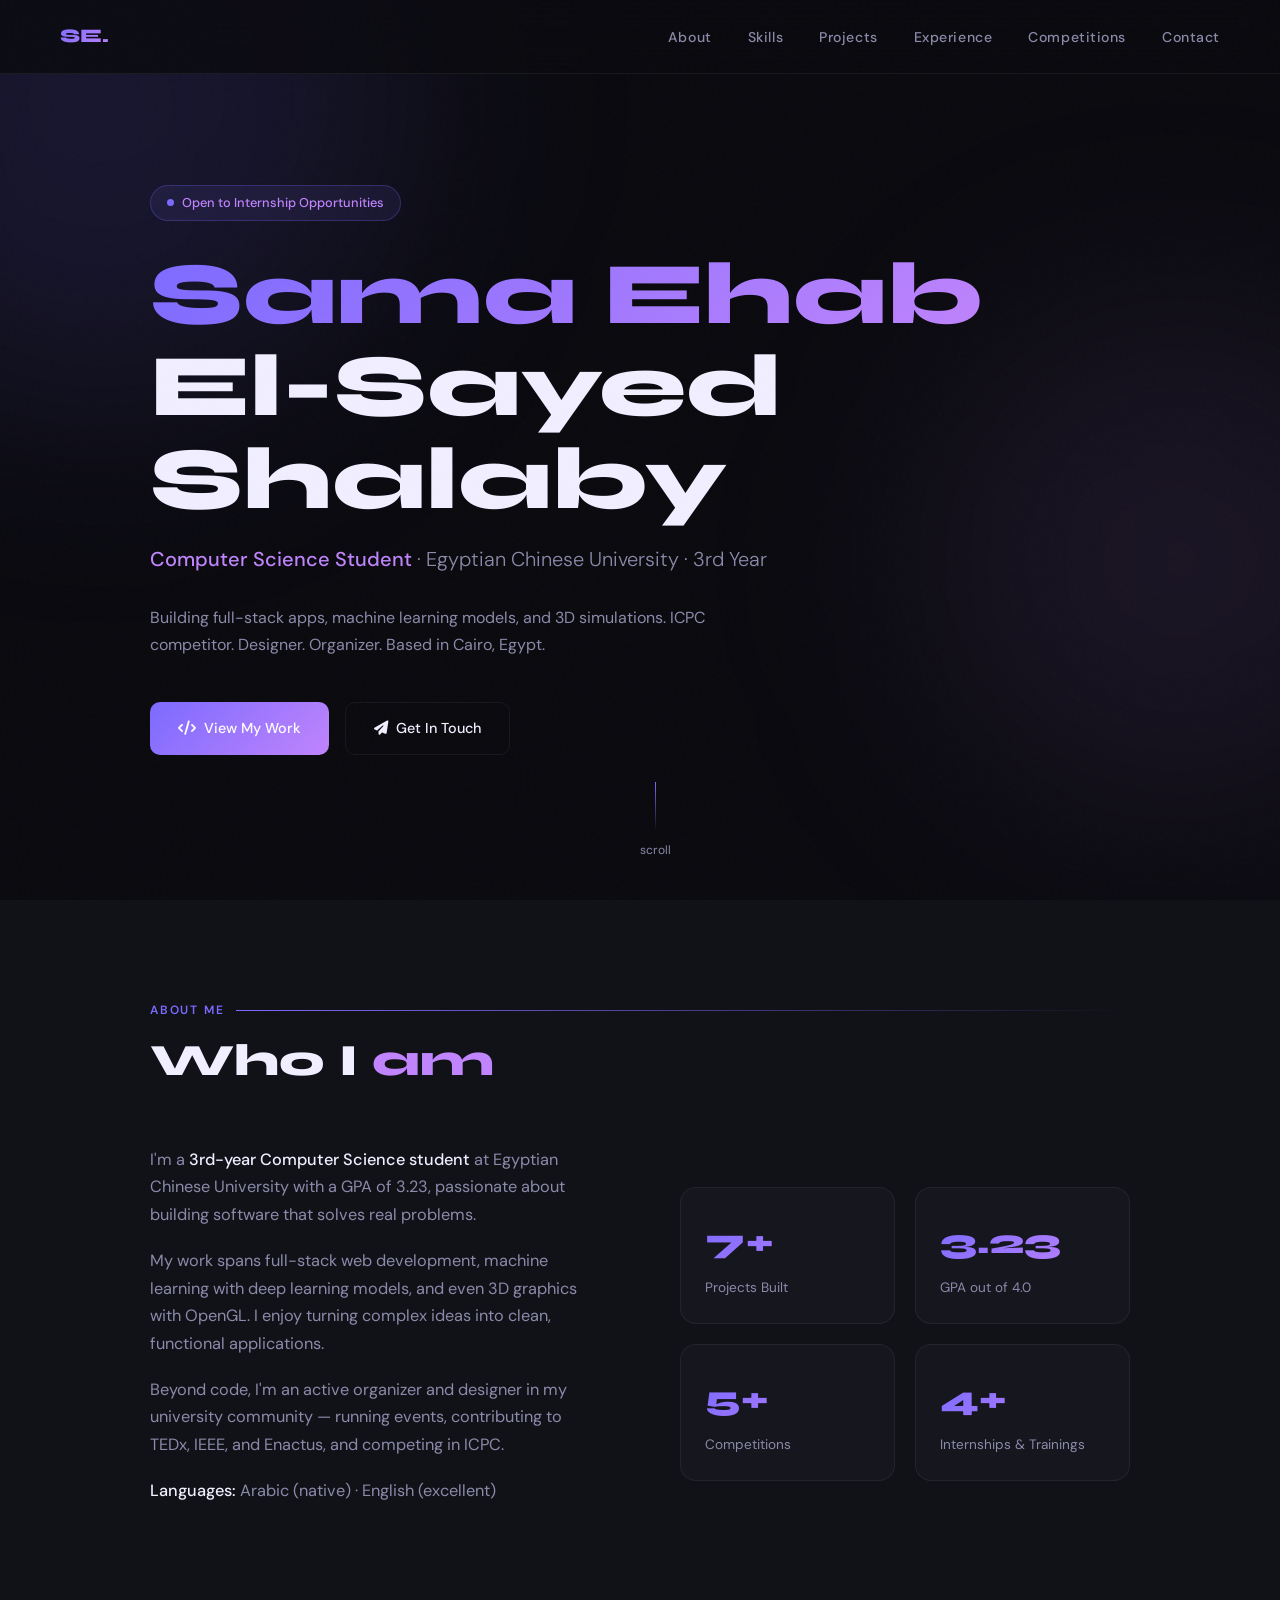
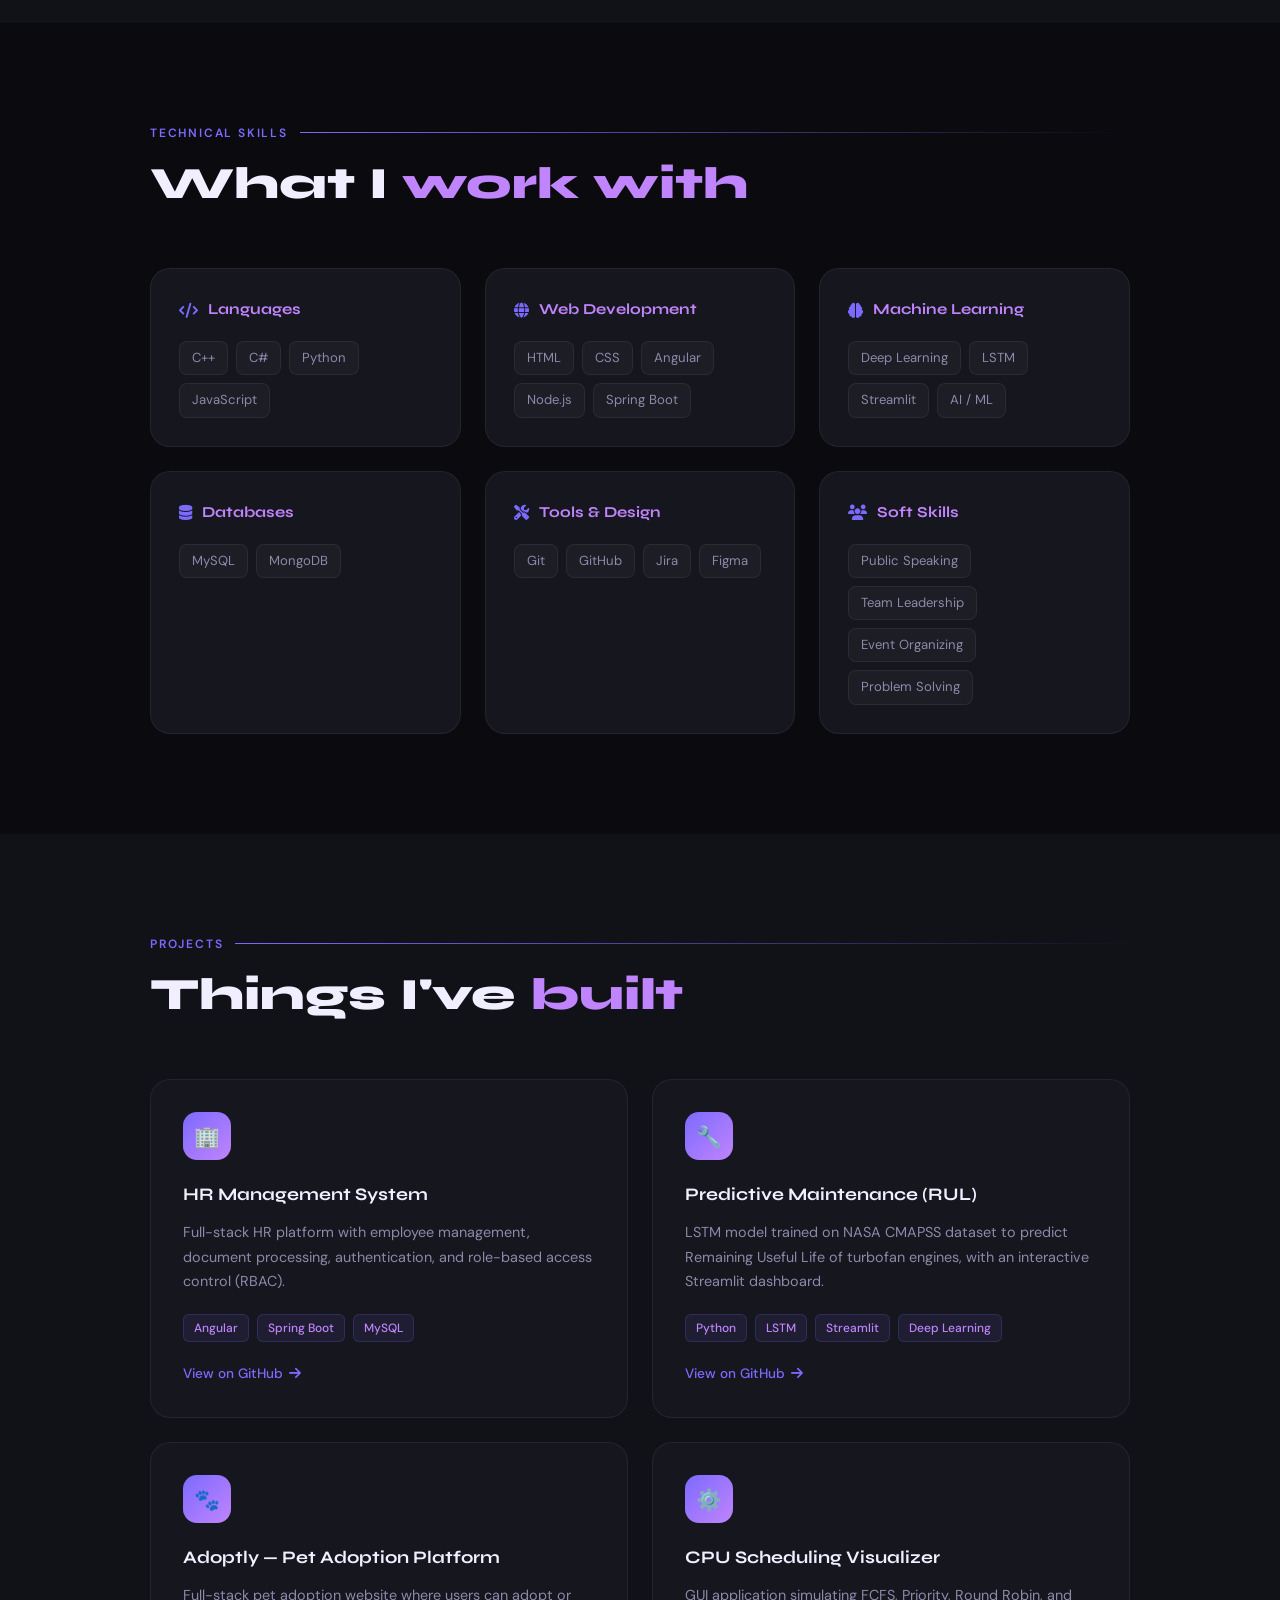
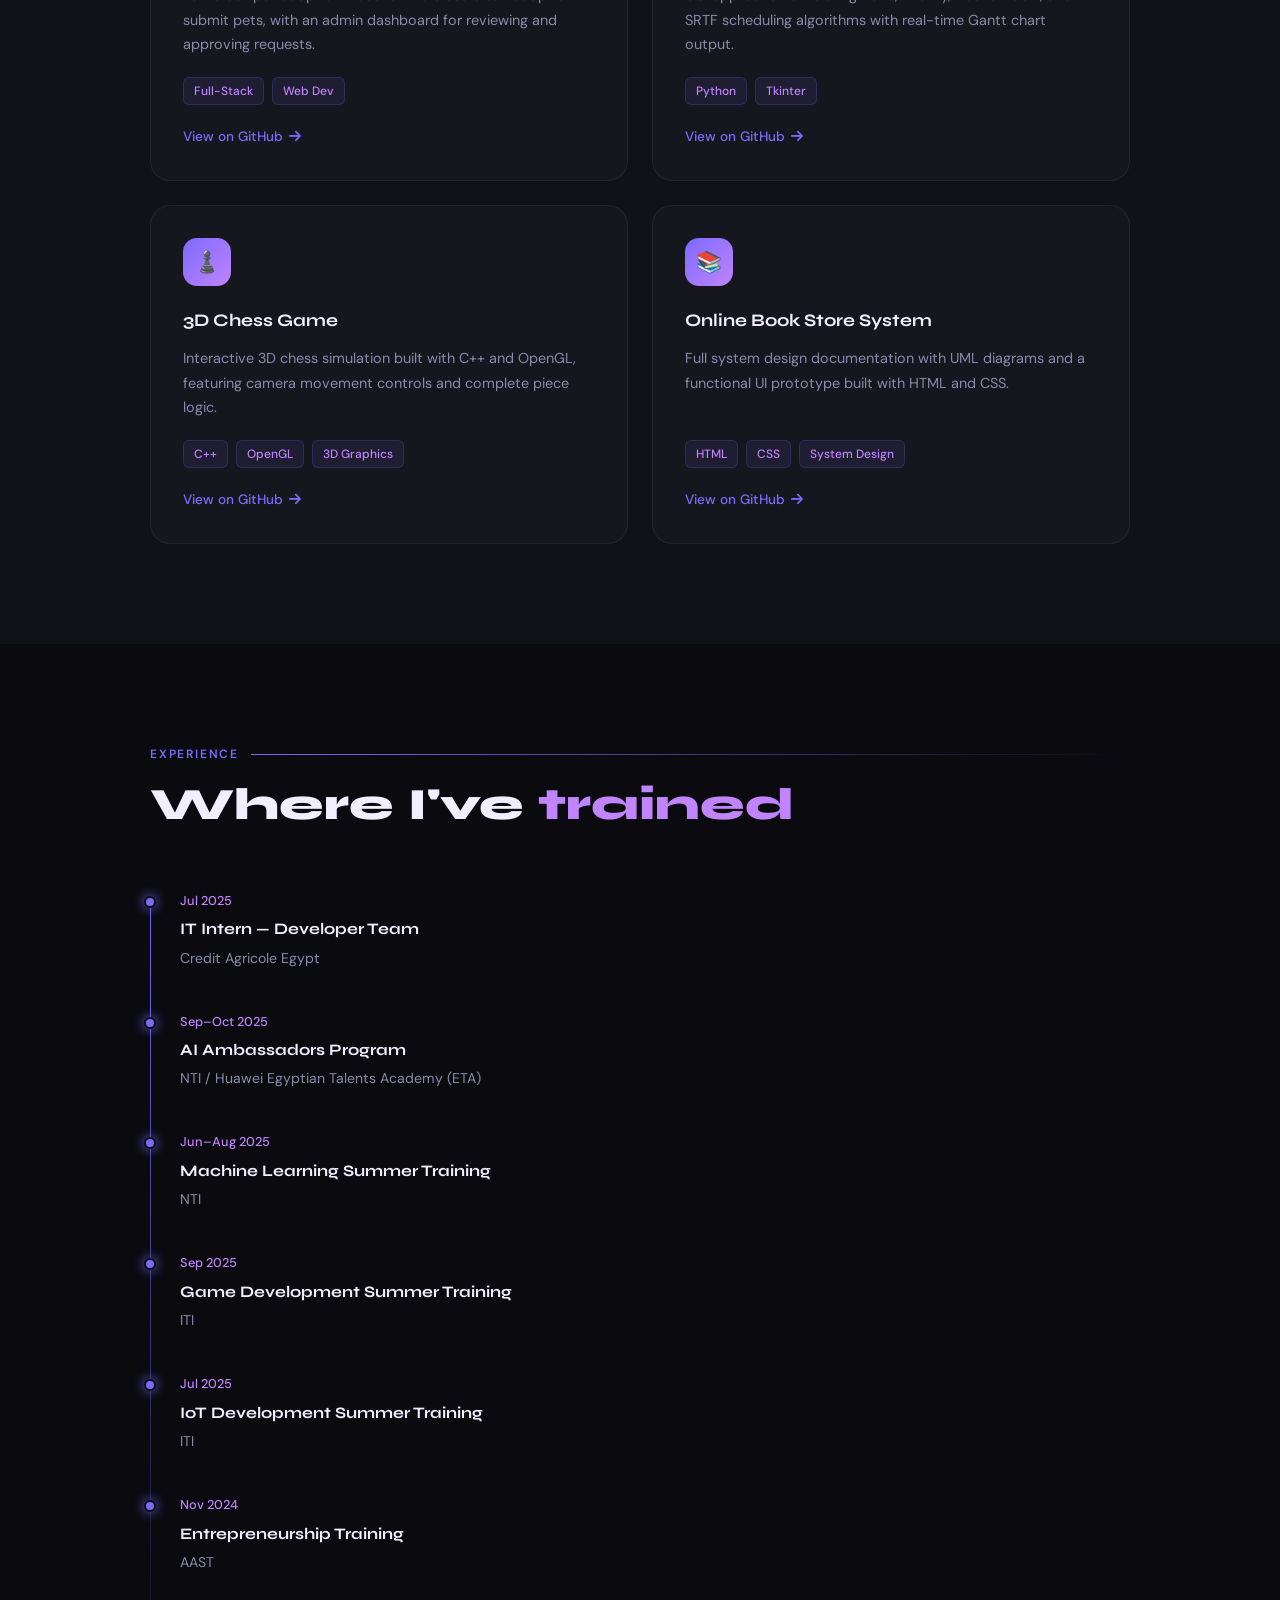
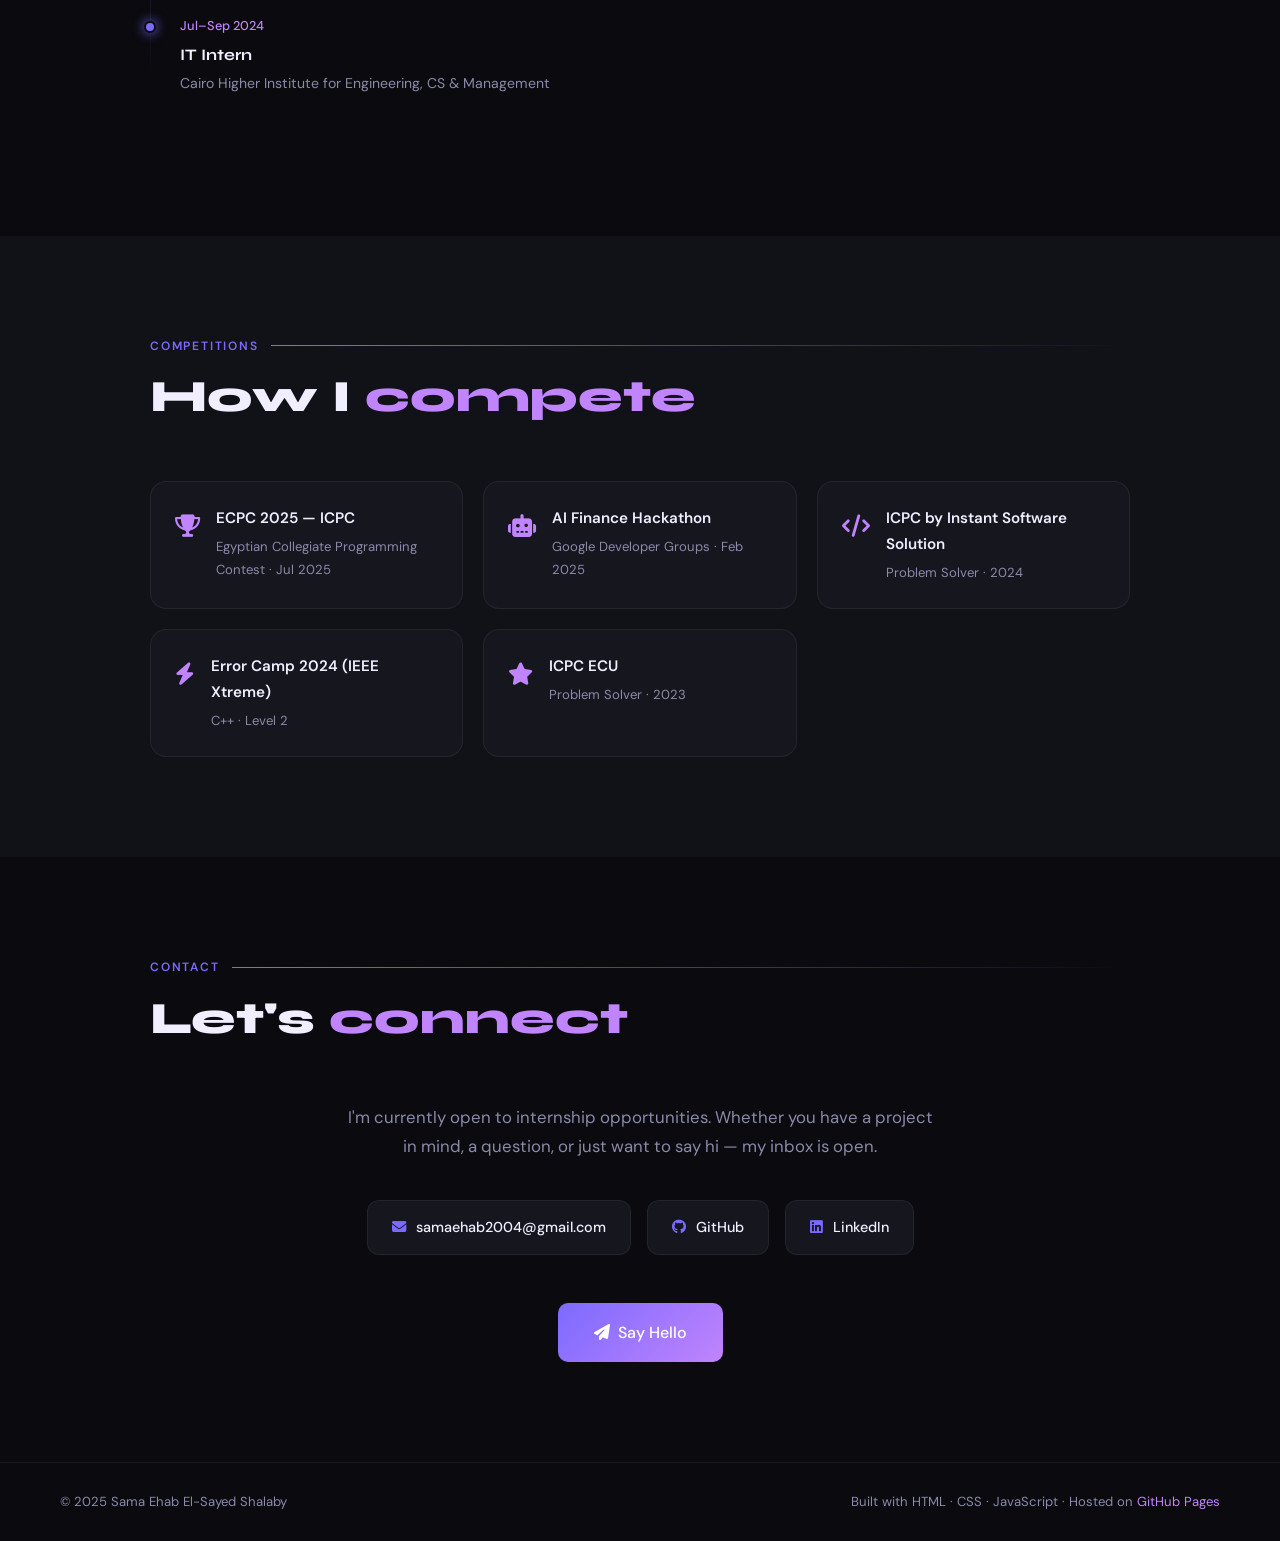
==== index.html @ 0e776e28 "HTML" ====
<!DOCTYPE html>
<html lang="en">
<head>
  <meta charset="UTF-8" />
  <meta name="viewport" content="width=device-width, initial-scale=1.0"/>
  <title>Sama Ehab — Software Engineer</title>
  <link href="https://fonts.googleapis.com/css2?family=Syne:wght@400;600;700;800&family=DM+Sans:ital,wght@0,300;0,400;0,500;1,300&display=swap" rel="stylesheet"/>
  <link rel="stylesheet" href="https://cdnjs.cloudflare.com/ajax/libs/font-awesome/6.5.0/css/all.min.css"/>
  <style>
    *, *::before, *::after { margin: 0; padding: 0; box-sizing: border-box; }

    :root {
      --bg: #0a0a0f;
      --surface: #111118;
      --card: #16161f;
      --border: #ffffff0f;
      --accent: #7c6aff;
      --accent2: #c084fc;
      --text: #f0eeff;
      --muted: #8b8aaa;
      --font-display: 'Syne', sans-serif;
      --font-body: 'DM Sans', sans-serif;
    }

    html { scroll-behavior: smooth; }

    body {
      background: var(--bg);
      color: var(--text);
      font-family: var(--font-body);
      font-size: 16px;
      line-height: 1.7;
      overflow-x: hidden;
    }

    /* ── NOISE OVERLAY ── */
    body::before {
      content: '';
      position: fixed; inset: 0;
      background-image: url("data:image/svg+xml,%3Csvg viewBox='0 0 256 256' xmlns='http://www.w3.org/2000/svg'%3E%3Cfilter id='noise'%3E%3CfeTurbulence type='fractalNoise' baseFrequency='0.9' numOctaves='4' stitchTiles='stitch'/%3E%3C/filter%3E%3Crect width='100%25' height='100%25' filter='url(%23noise)' opacity='0.04'/%3E%3C/svg%3E");
      pointer-events: none; z-index: 9999; opacity: 0.4;
    }

    /* ── GLOW ORBS ── */
    .orb {
      position: fixed; border-radius: 50%;
      filter: blur(120px); pointer-events: none; z-index: 0;
    }
    .orb1 { width: 600px; height: 600px; background: #7c6aff22; top: -200px; left: -200px; }
    .orb2 { width: 500px; height: 500px; background: #c084fc18; bottom: 10%; right: -150px; }

    /* ── NAV ── */
    nav {
      position: fixed; top: 0; left: 0; right: 0; z-index: 100;
      display: flex; justify-content: space-between; align-items: center;
      padding: 20px 60px;
      background: #0a0a0fcc;
      backdrop-filter: blur(20px);
      border-bottom: 1px solid var(--border);
      animation: fadeDown 0.8s ease both;
    }
    .nav-logo {
      font-family: var(--font-display);
      font-weight: 800; font-size: 1.2rem;
      background: linear-gradient(135deg, var(--accent), var(--accent2));
      -webkit-background-clip: text; background-clip: text; -webkit-text-fill-color: transparent;
      text-decoration: none;
    }
    .nav-links { display: flex; gap: 36px; list-style: none; }
    .nav-links a {
      color: var(--muted); text-decoration: none;
      font-size: 0.88rem; font-weight: 500; letter-spacing: 0.04em;
      transition: color 0.2s;
    }
    .nav-links a:hover { color: var(--text); }

    /* ── SECTIONS ── */
    section { position: relative; z-index: 1; }

    /* ── HERO ── */
    #hero {
      min-height: 100vh;
      display: flex; flex-direction: column;
      justify-content: center; align-items: flex-start;
      padding: 120px 60px 80px;
      max-width: 1100px; margin: 0 auto;
    }
    .hero-badge {
      display: inline-flex; align-items: center; gap: 8px;
      background: #7c6aff18; border: 1px solid #7c6aff44;
      color: var(--accent2); border-radius: 100px;
      padding: 6px 16px; font-size: 0.8rem; font-weight: 500;
      margin-bottom: 28px;
      animation: fadeUp 0.8s 0.1s ease both;
    }
    .hero-badge span { width: 7px; height: 7px; background: var(--accent); border-radius: 50%; animation: pulse 2s infinite; }
    .hero-name {
      font-family: var(--font-display);
      font-size: clamp(3rem, 7vw, 5.5rem);
      font-weight: 800; line-height: 1.05;
      margin-bottom: 16px;
      animation: fadeUp 0.8s 0.2s ease both;
    }
    .hero-name .grad {
      background: linear-gradient(135deg, var(--accent), var(--accent2));
      -webkit-background-clip: text; background-clip: text; -webkit-text-fill-color: transparent;
    }
    .hero-title {
      font-size: clamp(1rem, 2vw, 1.25rem);
      color: var(--muted); font-weight: 300; margin-bottom: 28px;
      animation: fadeUp 0.8s 0.3s ease both;
    }
    .hero-title strong { color: var(--accent2); font-weight: 500; }
    .hero-desc {
      max-width: 560px; color: var(--muted); font-size: 1rem;
      margin-bottom: 44px;
      animation: fadeUp 0.8s 0.4s ease both;
    }
    .hero-cta {
      display: flex; gap: 16px; flex-wrap: wrap;
      animation: fadeUp 0.8s 0.5s ease both;
    }
    .btn {
      display: inline-flex; align-items: center; gap: 8px;
      padding: 13px 28px; border-radius: 10px;
      font-family: var(--font-body); font-size: 0.9rem; font-weight: 500;
      text-decoration: none; cursor: pointer; transition: all 0.25s;
      border: none;
    }
    .btn-primary {
      background: linear-gradient(135deg, var(--accent), var(--accent2));
      color: #fff;
    }
    .btn-primary:hover { transform: translateY(-2px); box-shadow: 0 8px 30px #7c6aff55; }
    .btn-outline {
      background: transparent; border: 1px solid var(--border);
      color: var(--text);
    }
    .btn-outline:hover { border-color: var(--accent); color: var(--accent2); transform: translateY(-2px); }

    .hero-scroll {
      position: absolute; bottom: 40px; left: 50%; transform: translateX(-50%);
      display: flex; flex-direction: column; align-items: center; gap: 8px;
      color: var(--muted); font-size: 0.75rem; animation: fadeUp 1s 1s ease both;
    }
    .scroll-line {
      width: 1px; height: 50px;
      background: linear-gradient(to bottom, var(--accent), transparent);
      animation: scrollLine 2s ease-in-out infinite;
    }

    /* ── CONTAINER ── */
    .container { max-width: 1100px; margin: 0 auto; padding: 100px 60px; }

    /* ── SECTION LABEL ── */
    .section-label {
      display: flex; align-items: center; gap: 12px;
      font-size: 0.75rem; font-weight: 600; letter-spacing: 0.15em;
      color: var(--accent); text-transform: uppercase; margin-bottom: 16px;
    }
    .section-label::after {
      content: ''; flex: 1; height: 1px;
      background: linear-gradient(to right, var(--accent), transparent);
    }
    .section-title {
      font-family: var(--font-display);
      font-size: clamp(2rem, 4vw, 2.8rem);
      font-weight: 800; margin-bottom: 60px; line-height: 1.1;
    }
    .section-title em { font-style: normal; color: var(--accent2); }

    /* ── ABOUT ── */
    #about { background: var(--surface); }
    .about-grid {
      display: grid; grid-template-columns: 1fr 1fr; gap: 80px; align-items: center;
    }
    .about-text p { color: var(--muted); margin-bottom: 18px; font-size: 1.02rem; }
    .about-text p strong { color: var(--text); font-weight: 500; }
    .about-stats {
      display: grid; grid-template-columns: 1fr 1fr; gap: 20px;
    }
    .stat-card {
      background: var(--card); border: 1px solid var(--border);
      border-radius: 16px; padding: 24px;
      transition: border-color 0.3s, transform 0.3s;
    }
    .stat-card:hover { border-color: var(--accent); transform: translateY(-4px); }
    .stat-num {
      font-family: var(--font-display); font-size: 2.2rem; font-weight: 800;
      background: linear-gradient(135deg, var(--accent), var(--accent2));
      -webkit-background-clip: text; background-clip: text; -webkit-text-fill-color: transparent;
    }
    .stat-label { color: var(--muted); font-size: 0.85rem; margin-top: 4px; }

    /* ── SKILLS ── */
    .skills-grid {
      display: grid; grid-template-columns: repeat(auto-fit, minmax(280px, 1fr)); gap: 24px;
    }
    .skill-group {
      background: var(--card); border: 1px solid var(--border);
      border-radius: 20px; padding: 28px;
      transition: border-color 0.3s, transform 0.3s;
    }
    .skill-group:hover { border-color: var(--accent); transform: translateY(-4px); }
    .skill-group-title {
      font-family: var(--font-display); font-weight: 700; font-size: 0.95rem;
      color: var(--accent2); margin-bottom: 18px;
      display: flex; align-items: center; gap: 10px;
    }
    .skill-group-title i { color: var(--accent); }
    .skill-tags { display: flex; flex-wrap: wrap; gap: 8px; }
    .skill-tag {
      background: #ffffff08; border: 1px solid var(--border);
      color: var(--muted); border-radius: 8px;
      padding: 5px 12px; font-size: 0.82rem;
      transition: all 0.2s;
    }
    .skill-tag:hover { background: #7c6aff22; border-color: var(--accent); color: var(--text); }

    /* ── PROJECTS ── */
    #projects { background: var(--surface); }
    .projects-grid {
      display: grid; grid-template-columns: repeat(auto-fit, minmax(320px, 1fr)); gap: 24px;
    }
    .project-card {
      background: var(--card); border: 1px solid var(--border);
      border-radius: 20px; padding: 32px;
      display: flex; flex-direction: column;
      transition: border-color 0.3s, transform 0.3s;
      position: relative; overflow: hidden;
    }
    .project-card::before {
      content: ''; position: absolute; inset: 0;
      background: linear-gradient(135deg, #7c6aff08, transparent);
      opacity: 0; transition: opacity 0.3s;
    }
    .project-card:hover { border-color: var(--accent); transform: translateY(-6px); }
    .project-card:hover::before { opacity: 1; }
    .project-icon {
      width: 48px; height: 48px; border-radius: 14px;
      background: linear-gradient(135deg, var(--accent), var(--accent2));
      display: flex; align-items: center; justify-content: center;
      font-size: 1.3rem; margin-bottom: 20px;
    }
    .project-title {
      font-family: var(--font-display); font-weight: 700; font-size: 1.1rem;
      margin-bottom: 10px; color: var(--text);
    }
    .project-desc { color: var(--muted); font-size: 0.9rem; flex: 1; margin-bottom: 20px; }
    .project-tags { display: flex; flex-wrap: wrap; gap: 8px; margin-bottom: 20px; }
    .project-tag {
      background: #7c6aff15; border: 1px solid #7c6aff33;
      color: var(--accent2); border-radius: 6px;
      padding: 3px 10px; font-size: 0.75rem; font-weight: 500;
    }
    .project-link {
      display: inline-flex; align-items: center; gap: 6px;
      color: var(--accent); font-size: 0.85rem; font-weight: 500;
      text-decoration: none; transition: gap 0.2s;
    }
    .project-link:hover { gap: 10px; }

    /* ── EXPERIENCE ── */
    .timeline { position: relative; padding-left: 30px; }
    .timeline::before {
      content: ''; position: absolute; left: 0; top: 8px; bottom: 8px;
      width: 1px; background: linear-gradient(to bottom, var(--accent), transparent);
    }
    .timeline-item {
      position: relative; margin-bottom: 40px;
      animation: fadeUp 0.6s ease both;
    }
    .timeline-dot {
      position: absolute; left: -36px; top: 6px;
      width: 12px; height: 12px; border-radius: 50%;
      background: var(--accent); border: 2px solid var(--bg);
      box-shadow: 0 0 12px var(--accent);
    }
    .timeline-date { color: var(--accent2); font-size: 0.8rem; font-weight: 500; margin-bottom: 4px; }
    .timeline-title { font-family: var(--font-display); font-weight: 700; font-size: 1rem; margin-bottom: 4px; }
    .timeline-org { color: var(--muted); font-size: 0.88rem; }

    /* ── COMPETITIONS ── */
    #competitions { background: var(--surface); }
    .comp-grid { display: grid; grid-template-columns: repeat(auto-fit, minmax(260px, 1fr)); gap: 20px; }
    .comp-card {
      background: var(--card); border: 1px solid var(--border);
      border-radius: 16px; padding: 24px;
      display: flex; align-items: flex-start; gap: 16px;
      transition: border-color 0.3s, transform 0.3s;
    }
    .comp-card:hover { border-color: var(--accent2); transform: translateY(-4px); }
    .comp-icon { color: var(--accent2); font-size: 1.4rem; margin-top: 2px; }
    .comp-title { font-weight: 600; font-size: 0.95rem; margin-bottom: 4px; }
    .comp-sub { color: var(--muted); font-size: 0.82rem; }

    /* ── CONTACT ── */
    .contact-wrapper {
      text-align: center; max-width: 600px; margin: 0 auto;
    }
    .contact-wrapper p { color: var(--muted); margin-bottom: 40px; font-size: 1.05rem; }
    .contact-links {
      display: flex; justify-content: center; gap: 16px; flex-wrap: wrap; margin-bottom: 48px;
    }
    .contact-link {
      display: flex; align-items: center; gap: 10px;
      background: var(--card); border: 1px solid var(--border);
      color: var(--text); padding: 14px 24px; border-radius: 12px;
      text-decoration: none; font-size: 0.9rem; font-weight: 500;
      transition: all 0.25s;
    }
    .contact-link:hover { border-color: var(--accent); color: var(--accent2); transform: translateY(-3px); }
    .contact-link i { color: var(--accent); }

    /* ── FOOTER ── */
    footer {
      border-top: 1px solid var(--border);
      padding: 28px 60px;
      display: flex; justify-content: space-between; align-items: center;
      color: var(--muted); font-size: 0.82rem;
      position: relative; z-index: 1;
    }
    footer a { color: var(--accent2); text-decoration: none; }

    /* ── ANIMATIONS ── */
    @keyframes fadeUp {
      from { opacity: 0; transform: translateY(24px); }
      to   { opacity: 1; transform: translateY(0); }
    }
    @keyframes fadeDown {
      from { opacity: 0; transform: translateY(-16px); }
      to   { opacity: 1; transform: translateY(0); }
    }
    @keyframes pulse {
      0%, 100% { opacity: 1; } 50% { opacity: 0.3; }
    }
    @keyframes scrollLine {
      0%, 100% { transform: scaleY(1); opacity: 1; }
      50%       { transform: scaleY(0.5); opacity: 0.4; }
    }

    .reveal {
      opacity: 0; transform: translateY(30px);
      transition: opacity 0.7s ease, transform 0.7s ease;
    }
    .reveal.visible { opacity: 1; transform: translateY(0); }

    /* ── MOBILE ── */
    @media (max-width: 768px) {
      nav { padding: 18px 24px; }
      .nav-links { display: none; }
      #hero, .container { padding-left: 24px; padding-right: 24px; }
      #hero { padding-top: 100px; }
      .about-grid { grid-template-columns: 1fr; gap: 40px; }
      footer { flex-direction: column; gap: 10px; text-align: center; }
    }
  </style>
</head>
<body>

<div class="orb orb1"></div>
<div class="orb orb2"></div>

<!-- NAV -->
<nav>
  <a href="#hero" class="nav-logo">SE.</a>
  <ul class="nav-links">
    <li><a href="#about">About</a></li>
    <li><a href="#skills">Skills</a></li>
    <li><a href="#projects">Projects</a></li>
    <li><a href="#experience">Experience</a></li>
    <li><a href="#competitions">Competitions</a></li>
    <li><a href="#contact">Contact</a></li>
  </ul>
</nav>

<!-- HERO -->
<section id="hero">
  <div class="hero-badge">
    <span></span> Open to Internship Opportunities
  </div>
  <h1 class="hero-name">
    <span class="grad">Sama Ehab</span><br>El-Sayed Shalaby
  </h1>
  <p class="hero-title">
    <strong>Computer Science Student</strong> · Egyptian Chinese University · 3rd Year
  </p>
  <p class="hero-desc">
    Building full-stack apps, machine learning models, and 3D simulations.
    ICPC competitor. Designer. Organizer. Based in Cairo, Egypt.
  </p>
  <div class="hero-cta">
    <a href="#projects" class="btn btn-primary"><i class="fas fa-code"></i> View My Work</a>
    <a href="#contact" class="btn btn-outline"><i class="fas fa-paper-plane"></i> Get In Touch</a>
  </div>
  <div class="hero-scroll">
    <div class="scroll-line"></div>
    scroll
  </div>
</section>

<!-- ABOUT -->
<section id="about">
  <div class="container">
    <div class="section-label">About Me</div>
    <h2 class="section-title">Who I <em>am</em></h2>
    <div class="about-grid">
      <div class="about-text reveal">
        <p>I'm a <strong>3rd-year Computer Science student</strong> at Egyptian Chinese University with a GPA of 3.23, passionate about building software that solves real problems.</p>
        <p>My work spans full-stack web development, machine learning with deep learning models, and even 3D graphics with OpenGL. I enjoy turning complex ideas into clean, functional applications.</p>
        <p>Beyond code, I'm an active organizer and designer in my university community — running events, contributing to TEDx, IEEE, and Enactus, and competing in ICPC.</p>
        <p><strong>Languages:</strong> Arabic (native) · English (excellent)</p>
      </div>
      <div class="about-stats reveal">
        <div class="stat-card">
          <div class="stat-num">7+</div>
          <div class="stat-label">Projects Built</div>
        </div>
        <div class="stat-card">
          <div class="stat-num">3.23</div>
          <div class="stat-label">GPA out of 4.0</div>
        </div>
        <div class="stat-card">
          <div class="stat-num">5+</div>
          <div class="stat-label">Competitions</div>
        </div>
        <div class="stat-card">
          <div class="stat-num">4+</div>
          <div class="stat-label">Internships & Trainings</div>
        </div>
      </div>
    </div>
  </div>
</section>

<!-- SKILLS -->
<section id="skills">
  <div class="container">
    <div class="section-label">Technical Skills</div>
    <h2 class="section-title">What I <em>work with</em></h2>
    <div class="skills-grid">
      <div class="skill-group reveal">
        <div class="skill-group-title"><i class="fas fa-code"></i> Languages</div>
        <div class="skill-tags">
          <span class="skill-tag">C++</span>
          <span class="skill-tag">C#</span>
          <span class="skill-tag">Python</span>
          <span class="skill-tag">JavaScript</span>
        </div>
      </div>
      <div class="skill-group reveal">
        <div class="skill-group-title"><i class="fas fa-globe"></i> Web Development</div>
        <div class="skill-tags">
          <span class="skill-tag">HTML</span>
          <span class="skill-tag">CSS</span>
          <span class="skill-tag">Angular</span>
          <span class="skill-tag">Node.js</span>
          <span class="skill-tag">Spring Boot</span>
        </div>
      </div>
      <div class="skill-group reveal">
        <div class="skill-group-title"><i class="fas fa-brain"></i> Machine Learning</div>
        <div class="skill-tags">
          <span class="skill-tag">Deep Learning</span>
          <span class="skill-tag">LSTM</span>
          <span class="skill-tag">Streamlit</span>
          <span class="skill-tag">AI / ML</span>
        </div>
      </div>
      <div class="skill-group reveal">
        <div class="skill-group-title"><i class="fas fa-database"></i> Databases</div>
        <div class="skill-tags">
          <span class="skill-tag">MySQL</span>
          <span class="skill-tag">MongoDB</span>
        </div>
      </div>
      <div class="skill-group reveal">
        <div class="skill-group-title"><i class="fas fa-tools"></i> Tools & Design</div>
        <div class="skill-tags">
          <span class="skill-tag">Git</span>
          <span class="skill-tag">GitHub</span>
          <span class="skill-tag">Jira</span>
          <span class="skill-tag">Figma</span>
        </div>
      </div>
      <div class="skill-group reveal">
        <div class="skill-group-title"><i class="fas fa-users"></i> Soft Skills</div>
        <div class="skill-tags">
          <span class="skill-tag">Public Speaking</span>
          <span class="skill-tag">Team Leadership</span>
          <span class="skill-tag">Event Organizing</span>
          <span class="skill-tag">Problem Solving</span>
        </div>
      </div>
    </div>
  </div>
</section>

<!-- PROJECTS -->
<section id="projects">
  <div class="container">
    <div class="section-label">Projects</div>
    <h2 class="section-title">Things I've <em>built</em></h2>
    <div class="projects-grid">

      <div class="project-card reveal">
        <div class="project-icon">🏢</div>
        <div class="project-title">HR Management System</div>
        <div class="project-desc">Full-stack HR platform with employee management, document processing, authentication, and role-based access control (RBAC).</div>
        <div class="project-tags">
          <span class="project-tag">Angular</span>
          <span class="project-tag">Spring Boot</span>
          <span class="project-tag">MySQL</span>
        </div>
        <a href="https://github.com/Sama-Ehab7" target="_blank" class="project-link">View on GitHub <i class="fas fa-arrow-right"></i></a>
      </div>

      <div class="project-card reveal">
        <div class="project-icon">🔧</div>
        <div class="project-title">Predictive Maintenance (RUL)</div>
        <div class="project-desc">LSTM model trained on NASA CMAPSS dataset to predict Remaining Useful Life of turbofan engines, with an interactive Streamlit dashboard.</div>
        <div class="project-tags">
          <span class="project-tag">Python</span>
          <span class="project-tag">LSTM</span>
          <span class="project-tag">Streamlit</span>
          <span class="project-tag">Deep Learning</span>
        </div>
        <a href="https://github.com/Sama-Ehab7" target="_blank" class="project-link">View on GitHub <i class="fas fa-arrow-right"></i></a>
      </div>

      <div class="project-card reveal">
        <div class="project-icon">🐾</div>
        <div class="project-title">Adoptly — Pet Adoption Platform</div>
        <div class="project-desc">Full-stack pet adoption website where users can adopt or submit pets, with an admin dashboard for reviewing and approving requests.</div>
        <div class="project-tags">
          <span class="project-tag">Full-Stack</span>
          <span class="project-tag">Web Dev</span>
        </div>
        <a href="https://github.com/Sama-Ehab7" target="_blank" class="project-link">View on GitHub <i class="fas fa-arrow-right"></i></a>
      </div>

      <div class="project-card reveal">
        <div class="project-icon">⚙️</div>
        <div class="project-title">CPU Scheduling Visualizer</div>
        <div class="project-desc">GUI application simulating FCFS, Priority, Round Robin, and SRTF scheduling algorithms with real-time Gantt chart output.</div>
        <div class="project-tags">
          <span class="project-tag">Python</span>
          <span class="project-tag">Tkinter</span>
        </div>
        <a href="https://github.com/Sama-Ehab7" target="_blank" class="project-link">View on GitHub <i class="fas fa-arrow-right"></i></a>
      </div>

      <div class="project-card reveal">
        <div class="project-icon">♟️</div>
        <div class="project-title">3D Chess Game</div>
        <div class="project-desc">Interactive 3D chess simulation built with C++ and OpenGL, featuring camera movement controls and complete piece logic.</div>
        <div class="project-tags">
          <span class="project-tag">C++</span>
          <span class="project-tag">OpenGL</span>
          <span class="project-tag">3D Graphics</span>
        </div>
        <a href="https://github.com/Sama-Ehab7" target="_blank" class="project-link">View on GitHub <i class="fas fa-arrow-right"></i></a>
      </div>

      <div class="project-card reveal">
        <div class="project-icon">📚</div>
        <div class="project-title">Online Book Store System</div>
        <div class="project-desc">Full system design documentation with UML diagrams and a functional UI prototype built with HTML and CSS.</div>
        <div class="project-tags">
          <span class="project-tag">HTML</span>
          <span class="project-tag">CSS</span>
          <span class="project-tag">System Design</span>
        </div>
        <a href="https://github.com/Sama-Ehab7" target="_blank" class="project-link">View on GitHub <i class="fas fa-arrow-right"></i></a>
      </div>

    </div>
  </div>
</section>

<!-- EXPERIENCE -->
<section id="experience">
  <div class="container">
    <div class="section-label">Experience</div>
    <h2 class="section-title">Where I've <em>trained</em></h2>
    <div class="timeline">
      <div class="timeline-item reveal">
        <div class="timeline-dot"></div>
        <div class="timeline-date">Jul 2025</div>
        <div class="timeline-title">IT Intern — Developer Team</div>
        <div class="timeline-org">Credit Agricole Egypt</div>
      </div>
      <div class="timeline-item reveal">
        <div class="timeline-dot"></div>
        <div class="timeline-date">Sep–Oct 2025</div>
        <div class="timeline-title">AI Ambassadors Program</div>
        <div class="timeline-org">NTI / Huawei Egyptian Talents Academy (ETA)</div>
      </div>
      <div class="timeline-item reveal">
        <div class="timeline-dot"></div>
        <div class="timeline-date">Jun–Aug 2025</div>
        <div class="timeline-title">Machine Learning Summer Training</div>
        <div class="timeline-org">NTI</div>
      </div>
      <div class="timeline-item reveal">
        <div class="timeline-dot"></div>
        <div class="timeline-date">Sep 2025</div>
        <div class="timeline-title">Game Development Summer Training</div>
        <div class="timeline-org">ITI</div>
      </div>
      <div class="timeline-item reveal">
        <div class="timeline-dot"></div>
        <div class="timeline-date">Jul 2025</div>
        <div class="timeline-title">IoT Development Summer Training</div>
        <div class="timeline-org">ITI</div>
      </div>
      <div class="timeline-item reveal">
        <div class="timeline-dot"></div>
        <div class="timeline-date">Nov 2024</div>
        <div class="timeline-title">Entrepreneurship Training</div>
        <div class="timeline-org">AAST</div>
      </div>
      <div class="timeline-item reveal">
        <div class="timeline-dot"></div>
        <div class="timeline-date">Jul–Sep 2024</div>
        <div class="timeline-title">IT Intern</div>
        <div class="timeline-org">Cairo Higher Institute for Engineering, CS & Management</div>
      </div>
    </div>
  </div>
</section>

<!-- COMPETITIONS -->
<section id="competitions">
  <div class="container">
    <div class="section-label">Competitions</div>
    <h2 class="section-title">How I <em>compete</em></h2>
    <div class="comp-grid">
      <div class="comp-card reveal">
        <div class="comp-icon"><i class="fas fa-trophy"></i></div>
        <div>
          <div class="comp-title">ECPC 2025 — ICPC</div>
          <div class="comp-sub">Egyptian Collegiate Programming Contest · Jul 2025</div>
        </div>
      </div>
      <div class="comp-card reveal">
        <div class="comp-icon"><i class="fas fa-robot"></i></div>
        <div>
          <div class="comp-title">AI Finance Hackathon</div>
          <div class="comp-sub">Google Developer Groups · Feb 2025</div>
        </div>
      </div>
      <div class="comp-card reveal">
        <div class="comp-icon"><i class="fas fa-code"></i></div>
        <div>
          <div class="comp-title">ICPC by Instant Software Solution</div>
          <div class="comp-sub">Problem Solver · 2024</div>
        </div>
      </div>
      <div class="comp-card reveal">
        <div class="comp-icon"><i class="fas fa-bolt"></i></div>
        <div>
          <div class="comp-title">Error Camp 2024 (IEEE Xtreme)</div>
          <div class="comp-sub">C++ · Level 2</div>
        </div>
      </div>
      <div class="comp-card reveal">
        <div class="comp-icon"><i class="fas fa-star"></i></div>
        <div>
          <div class="comp-title">ICPC ECU</div>
          <div class="comp-sub">Problem Solver · 2023</div>
        </div>
      </div>
    </div>
  </div>
</section>

<!-- CONTACT -->
<section id="contact">
  <div class="container">
    <div class="section-label">Contact</div>
    <h2 class="section-title">Let's <em>connect</em></h2>
    <div class="contact-wrapper">
      <p>I'm currently open to internship opportunities. Whether you have a project in mind, a question, or just want to say hi — my inbox is open.</p>
      <div class="contact-links">
        <a href="mailto:samaehab2004@gmail.com" class="contact-link">
          <i class="fas fa-envelope"></i> samaehab2004@gmail.com
        </a>
        <a href="https://github.com/Sama-Ehab7" target="_blank" class="contact-link">
          <i class="fab fa-github"></i> GitHub
        </a>
        <a href="https://www.linkedin.com/in/sama-ehab-3a676a339/" target="_blank" class="contact-link">
          <i class="fab fa-linkedin"></i> LinkedIn
        </a>
      </div>
      <a href="mailto:samaehab2004@gmail.com" class="btn btn-primary" style="font-size:1rem; padding: 16px 36px;">
        <i class="fas fa-paper-plane"></i> Say Hello
      </a>
    </div>
  </div>
</section>

<!-- FOOTER -->
<footer>
  <span>© 2025 Sama Ehab El-Sayed Shalaby</span>
  <span>Built with HTML · CSS · JavaScript · Hosted on <a href="https://pages.github.com" target="_blank">GitHub Pages</a></span>
</footer>

<script>
  // Scroll reveal
  const reveals = document.querySelectorAll('.reveal');
  const observer = new IntersectionObserver(entries => {
    entries.forEach((e, i) => {
      if (e.isIntersecting) {
        setTimeout(() => e.target.classList.add('visible'), i * 80);
        observer.unobserve(e.target);
      }
    });
  }, { threshold: 0.1 });
  reveals.forEach(el => observer.observe(el));

  // Active nav highlight
  const sections = document.querySelectorAll('section[id]');
  const navLinks = document.querySelectorAll('.nav-links a');
  window.addEventListener('scroll', () => {
    let current = '';
    sections.forEach(s => {
      if (window.scrollY >= s.offsetTop - 120) current = s.getAttribute('id');
    });
    navLinks.forEach(a => {
      a.style.color = a.getAttribute('href') === '#' + current ? 'var(--text)' : '';
    });
  });
</script>
</body>
</html>
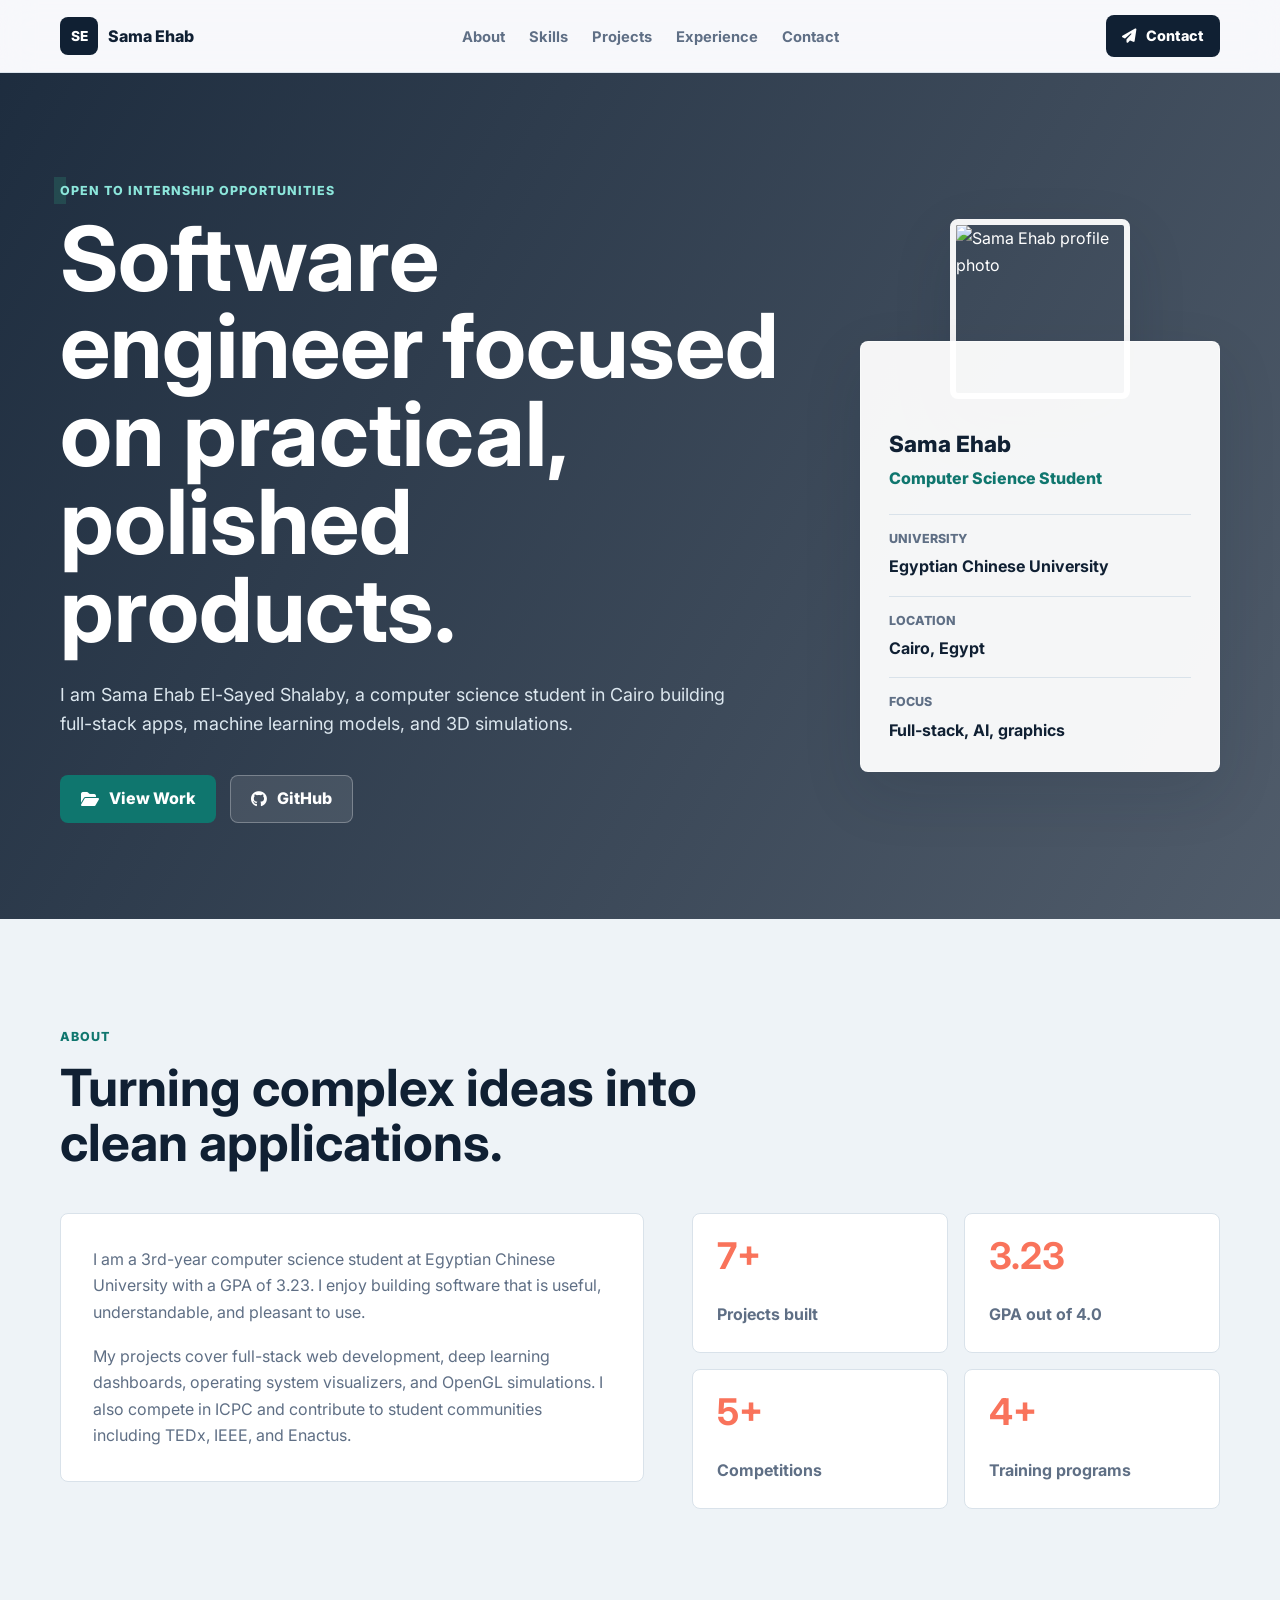
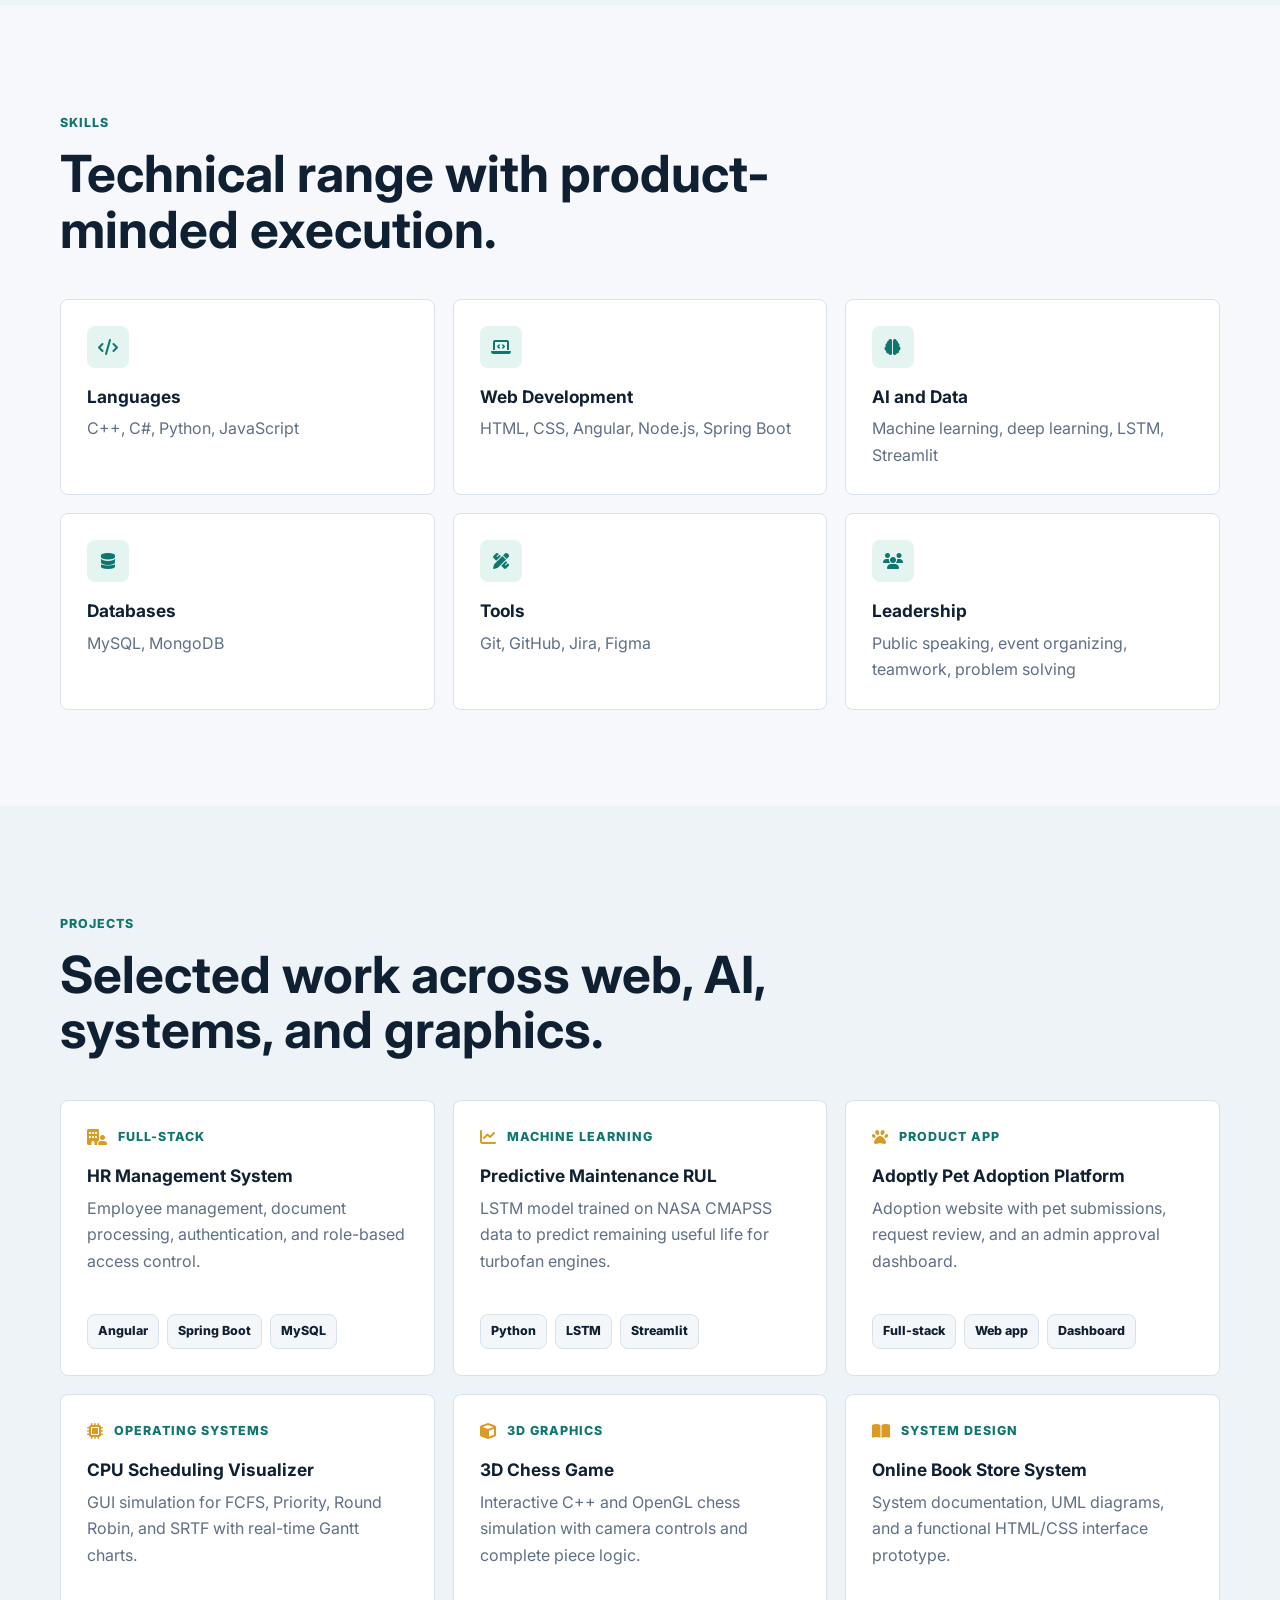
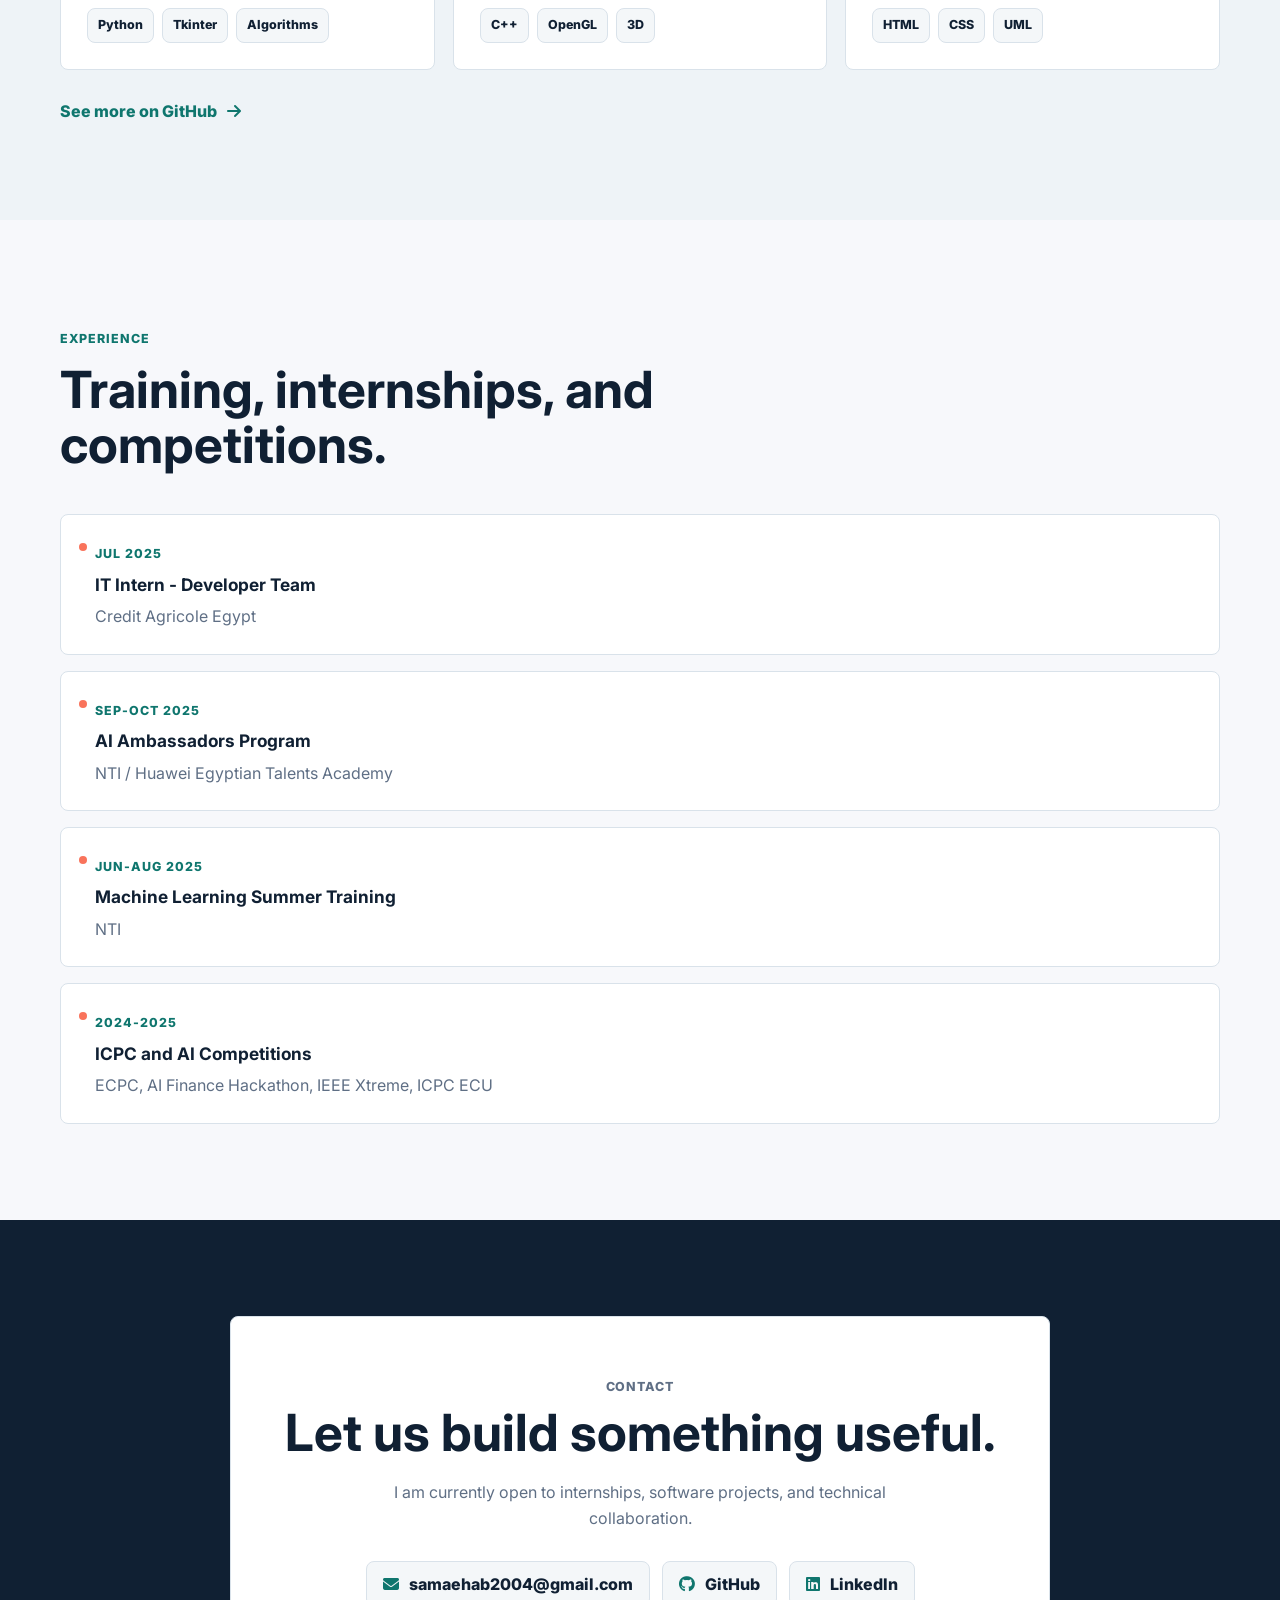
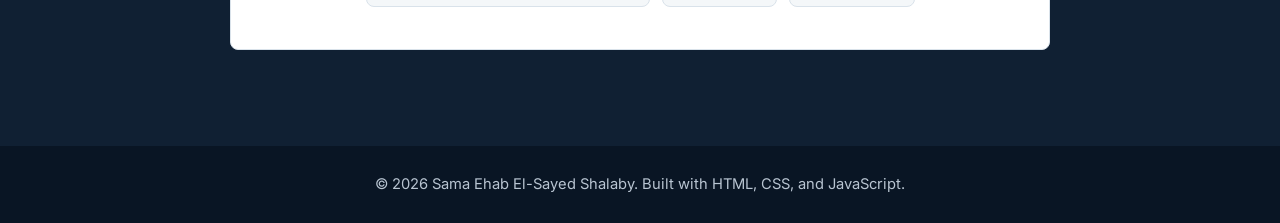
==== commit 5475c942: "." ====
--- a/index.html
+++ b/index.html
@@ -2,735 +2,357 @@
 <html lang="en">
 <head>
   <meta charset="UTF-8" />
-  <meta name="viewport" content="width=device-width, initial-scale=1.0"/>
-  <title>Sama Ehab — Software Engineer</title>
-  <link href="https://fonts.googleapis.com/css2?family=Syne:wght@400;600;700;800&family=DM+Sans:ital,wght@0,300;0,400;0,500;1,300&display=swap" rel="stylesheet"/>
-  <link rel="stylesheet" href="https://cdnjs.cloudflare.com/ajax/libs/font-awesome/6.5.0/css/all.min.css"/>
-  <style>
-    *, *::before, *::after { margin: 0; padding: 0; box-sizing: border-box; }
-
-    :root {
-      --bg: #0a0a0f;
-      --surface: #111118;
-      --card: #16161f;
-      --border: #ffffff0f;
-      --accent: #7c6aff;
-      --accent2: #c084fc;
-      --text: #f0eeff;
-      --muted: #8b8aaa;
-      --font-display: 'Syne', sans-serif;
-      --font-body: 'DM Sans', sans-serif;
-    }
-
-    html { scroll-behavior: smooth; }
-
-    body {
-      background: var(--bg);
-      color: var(--text);
-      font-family: var(--font-body);
-      font-size: 16px;
-      line-height: 1.7;
-      overflow-x: hidden;
-    }
-
-    /* ── NOISE OVERLAY ── */
-    body::before {
-      content: '';
-      position: fixed; inset: 0;
-      background-image: url("data:image/svg+xml,%3Csvg viewBox='0 0 256 256' xmlns='http://www.w3.org/2000/svg'%3E%3Cfilter id='noise'%3E%3CfeTurbulence type='fractalNoise' baseFrequency='0.9' numOctaves='4' stitchTiles='stitch'/%3E%3C/filter%3E%3Crect width='100%25' height='100%25' filter='url(%23noise)' opacity='0.04'/%3E%3C/svg%3E");
-      pointer-events: none; z-index: 9999; opacity: 0.4;
-    }
-
-    /* ── GLOW ORBS ── */
-    .orb {
-      position: fixed; border-radius: 50%;
-      filter: blur(120px); pointer-events: none; z-index: 0;
-    }
-    .orb1 { width: 600px; height: 600px; background: #7c6aff22; top: -200px; left: -200px; }
-    .orb2 { width: 500px; height: 500px; background: #c084fc18; bottom: 10%; right: -150px; }
-
-    /* ── NAV ── */
-    nav {
-      position: fixed; top: 0; left: 0; right: 0; z-index: 100;
-      display: flex; justify-content: space-between; align-items: center;
-      padding: 20px 60px;
-      background: #0a0a0fcc;
-      backdrop-filter: blur(20px);
-      border-bottom: 1px solid var(--border);
-      animation: fadeDown 0.8s ease both;
-    }
-    .nav-logo {
-      font-family: var(--font-display);
-      font-weight: 800; font-size: 1.2rem;
-      background: linear-gradient(135deg, var(--accent), var(--accent2));
-      -webkit-background-clip: text; background-clip: text; -webkit-text-fill-color: transparent;
-      text-decoration: none;
-    }
-    .nav-links { display: flex; gap: 36px; list-style: none; }
-    .nav-links a {
-      color: var(--muted); text-decoration: none;
-      font-size: 0.88rem; font-weight: 500; letter-spacing: 0.04em;
-      transition: color 0.2s;
-    }
-    .nav-links a:hover { color: var(--text); }
-
-    /* ── SECTIONS ── */
-    section { position: relative; z-index: 1; }
-
-    /* ── HERO ── */
-    #hero {
-      min-height: 100vh;
-      display: flex; flex-direction: column;
-      justify-content: center; align-items: flex-start;
-      padding: 120px 60px 80px;
-      max-width: 1100px; margin: 0 auto;
-    }
-    .hero-badge {
-      display: inline-flex; align-items: center; gap: 8px;
-      background: #7c6aff18; border: 1px solid #7c6aff44;
-      color: var(--accent2); border-radius: 100px;
-      padding: 6px 16px; font-size: 0.8rem; font-weight: 500;
-      margin-bottom: 28px;
-      animation: fadeUp 0.8s 0.1s ease both;
-    }
-    .hero-badge span { width: 7px; height: 7px; background: var(--accent); border-radius: 50%; animation: pulse 2s infinite; }
-    .hero-name {
-      font-family: var(--font-display);
-      font-size: clamp(3rem, 7vw, 5.5rem);
-      font-weight: 800; line-height: 1.05;
-      margin-bottom: 16px;
-      animation: fadeUp 0.8s 0.2s ease both;
-    }
-    .hero-name .grad {
-      background: linear-gradient(135deg, var(--accent), var(--accent2));
-      -webkit-background-clip: text; background-clip: text; -webkit-text-fill-color: transparent;
-    }
-    .hero-title {
-      font-size: clamp(1rem, 2vw, 1.25rem);
-      color: var(--muted); font-weight: 300; margin-bottom: 28px;
-      animation: fadeUp 0.8s 0.3s ease both;
-    }
-    .hero-title strong { color: var(--accent2); font-weight: 500; }
-    .hero-desc {
-      max-width: 560px; color: var(--muted); font-size: 1rem;
-      margin-bottom: 44px;
-      animation: fadeUp 0.8s 0.4s ease both;
-    }
-    .hero-cta {
-      display: flex; gap: 16px; flex-wrap: wrap;
-      animation: fadeUp 0.8s 0.5s ease both;
-    }
-    .btn {
-      display: inline-flex; align-items: center; gap: 8px;
-      padding: 13px 28px; border-radius: 10px;
-      font-family: var(--font-body); font-size: 0.9rem; font-weight: 500;
-      text-decoration: none; cursor: pointer; transition: all 0.25s;
-      border: none;
-    }
-    .btn-primary {
-      background: linear-gradient(135deg, var(--accent), var(--accent2));
-      color: #fff;
-    }
-    .btn-primary:hover { transform: translateY(-2px); box-shadow: 0 8px 30px #7c6aff55; }
-    .btn-outline {
-      background: transparent; border: 1px solid var(--border);
-      color: var(--text);
-    }
-    .btn-outline:hover { border-color: var(--accent); color: var(--accent2); transform: translateY(-2px); }
-
-    .hero-scroll {
-      position: absolute; bottom: 40px; left: 50%; transform: translateX(-50%);
-      display: flex; flex-direction: column; align-items: center; gap: 8px;
-      color: var(--muted); font-size: 0.75rem; animation: fadeUp 1s 1s ease both;
-    }
-    .scroll-line {
-      width: 1px; height: 50px;
-      background: linear-gradient(to bottom, var(--accent), transparent);
-      animation: scrollLine 2s ease-in-out infinite;
-    }
-
-    /* ── CONTAINER ── */
-    .container { max-width: 1100px; margin: 0 auto; padding: 100px 60px; }
-
-    /* ── SECTION LABEL ── */
-    .section-label {
-      display: flex; align-items: center; gap: 12px;
-      font-size: 0.75rem; font-weight: 600; letter-spacing: 0.15em;
-      color: var(--accent); text-transform: uppercase; margin-bottom: 16px;
-    }
-    .section-label::after {
-      content: ''; flex: 1; height: 1px;
-      background: linear-gradient(to right, var(--accent), transparent);
-    }
-    .section-title {
-      font-family: var(--font-display);
-      font-size: clamp(2rem, 4vw, 2.8rem);
-      font-weight: 800; margin-bottom: 60px; line-height: 1.1;
-    }
-    .section-title em { font-style: normal; color: var(--accent2); }
-
-    /* ── ABOUT ── */
-    #about { background: var(--surface); }
-    .about-grid {
-      display: grid; grid-template-columns: 1fr 1fr; gap: 80px; align-items: center;
-    }
-    .about-text p { color: var(--muted); margin-bottom: 18px; font-size: 1.02rem; }
-    .about-text p strong { color: var(--text); font-weight: 500; }
-    .about-stats {
-      display: grid; grid-template-columns: 1fr 1fr; gap: 20px;
-    }
-    .stat-card {
-      background: var(--card); border: 1px solid var(--border);
-      border-radius: 16px; padding: 24px;
-      transition: border-color 0.3s, transform 0.3s;
-    }
-    .stat-card:hover { border-color: var(--accent); transform: translateY(-4px); }
-    .stat-num {
-      font-family: var(--font-display); font-size: 2.2rem; font-weight: 800;
-      background: linear-gradient(135deg, var(--accent), var(--accent2));
-      -webkit-background-clip: text; background-clip: text; -webkit-text-fill-color: transparent;
-    }
-    .stat-label { color: var(--muted); font-size: 0.85rem; margin-top: 4px; }
-
-    /* ── SKILLS ── */
-    .skills-grid {
-      display: grid; grid-template-columns: repeat(auto-fit, minmax(280px, 1fr)); gap: 24px;
-    }
-    .skill-group {
-      background: var(--card); border: 1px solid var(--border);
-      border-radius: 20px; padding: 28px;
-      transition: border-color 0.3s, transform 0.3s;
-    }
-    .skill-group:hover { border-color: var(--accent); transform: translateY(-4px); }
-    .skill-group-title {
-      font-family: var(--font-display); font-weight: 700; font-size: 0.95rem;
-      color: var(--accent2); margin-bottom: 18px;
-      display: flex; align-items: center; gap: 10px;
-    }
-    .skill-group-title i { color: var(--accent); }
-    .skill-tags { display: flex; flex-wrap: wrap; gap: 8px; }
-    .skill-tag {
-      background: #ffffff08; border: 1px solid var(--border);
-      color: var(--muted); border-radius: 8px;
-      padding: 5px 12px; font-size: 0.82rem;
-      transition: all 0.2s;
-    }
-    .skill-tag:hover { background: #7c6aff22; border-color: var(--accent); color: var(--text); }
-
-    /* ── PROJECTS ── */
-    #projects { background: var(--surface); }
-    .projects-grid {
-      display: grid; grid-template-columns: repeat(auto-fit, minmax(320px, 1fr)); gap: 24px;
-    }
-    .project-card {
-      background: var(--card); border: 1px solid var(--border);
-      border-radius: 20px; padding: 32px;
-      display: flex; flex-direction: column;
-      transition: border-color 0.3s, transform 0.3s;
-      position: relative; overflow: hidden;
-    }
-    .project-card::before {
-      content: ''; position: absolute; inset: 0;
-      background: linear-gradient(135deg, #7c6aff08, transparent);
-      opacity: 0; transition: opacity 0.3s;
-    }
-    .project-card:hover { border-color: var(--accent); transform: translateY(-6px); }
-    .project-card:hover::before { opacity: 1; }
-    .project-icon {
-      width: 48px; height: 48px; border-radius: 14px;
-      background: linear-gradient(135deg, var(--accent), var(--accent2));
-      display: flex; align-items: center; justify-content: center;
-      font-size: 1.3rem; margin-bottom: 20px;
-    }
-    .project-title {
-      font-family: var(--font-display); font-weight: 700; font-size: 1.1rem;
-      margin-bottom: 10px; color: var(--text);
-    }
-    .project-desc { color: var(--muted); font-size: 0.9rem; flex: 1; margin-bottom: 20px; }
-    .project-tags { display: flex; flex-wrap: wrap; gap: 8px; margin-bottom: 20px; }
-    .project-tag {
-      background: #7c6aff15; border: 1px solid #7c6aff33;
-      color: var(--accent2); border-radius: 6px;
-      padding: 3px 10px; font-size: 0.75rem; font-weight: 500;
-    }
-    .project-link {
-      display: inline-flex; align-items: center; gap: 6px;
-      color: var(--accent); font-size: 0.85rem; font-weight: 500;
-      text-decoration: none; transition: gap 0.2s;
-    }
-    .project-link:hover { gap: 10px; }
-
-    /* ── EXPERIENCE ── */
-    .timeline { position: relative; padding-left: 30px; }
-    .timeline::before {
-      content: ''; position: absolute; left: 0; top: 8px; bottom: 8px;
-      width: 1px; background: linear-gradient(to bottom, var(--accent), transparent);
-    }
-    .timeline-item {
-      position: relative; margin-bottom: 40px;
-      animation: fadeUp 0.6s ease both;
-    }
-    .timeline-dot {
-      position: absolute; left: -36px; top: 6px;
-      width: 12px; height: 12px; border-radius: 50%;
-      background: var(--accent); border: 2px solid var(--bg);
-      box-shadow: 0 0 12px var(--accent);
-    }
-    .timeline-date { color: var(--accent2); font-size: 0.8rem; font-weight: 500; margin-bottom: 4px; }
-    .timeline-title { font-family: var(--font-display); font-weight: 700; font-size: 1rem; margin-bottom: 4px; }
-    .timeline-org { color: var(--muted); font-size: 0.88rem; }
-
-    /* ── COMPETITIONS ── */
-    #competitions { background: var(--surface); }
-    .comp-grid { display: grid; grid-template-columns: repeat(auto-fit, minmax(260px, 1fr)); gap: 20px; }
-    .comp-card {
-      background: var(--card); border: 1px solid var(--border);
-      border-radius: 16px; padding: 24px;
-      display: flex; align-items: flex-start; gap: 16px;
-      transition: border-color 0.3s, transform 0.3s;
-    }
-    .comp-card:hover { border-color: var(--accent2); transform: translateY(-4px); }
-    .comp-icon { color: var(--accent2); font-size: 1.4rem; margin-top: 2px; }
-    .comp-title { font-weight: 600; font-size: 0.95rem; margin-bottom: 4px; }
-    .comp-sub { color: var(--muted); font-size: 0.82rem; }
-
-    /* ── CONTACT ── */
-    .contact-wrapper {
-      text-align: center; max-width: 600px; margin: 0 auto;
-    }
-    .contact-wrapper p { color: var(--muted); margin-bottom: 40px; font-size: 1.05rem; }
-    .contact-links {
-      display: flex; justify-content: center; gap: 16px; flex-wrap: wrap; margin-bottom: 48px;
-    }
-    .contact-link {
-      display: flex; align-items: center; gap: 10px;
-      background: var(--card); border: 1px solid var(--border);
-      color: var(--text); padding: 14px 24px; border-radius: 12px;
-      text-decoration: none; font-size: 0.9rem; font-weight: 500;
-      transition: all 0.25s;
-    }
-    .contact-link:hover { border-color: var(--accent); color: var(--accent2); transform: translateY(-3px); }
-    .contact-link i { color: var(--accent); }
-
-    /* ── FOOTER ── */
-    footer {
-      border-top: 1px solid var(--border);
-      padding: 28px 60px;
-      display: flex; justify-content: space-between; align-items: center;
-      color: var(--muted); font-size: 0.82rem;
-      position: relative; z-index: 1;
-    }
-    footer a { color: var(--accent2); text-decoration: none; }
-
-    /* ── ANIMATIONS ── */
-    @keyframes fadeUp {
-      from { opacity: 0; transform: translateY(24px); }
-      to   { opacity: 1; transform: translateY(0); }
-    }
-    @keyframes fadeDown {
-      from { opacity: 0; transform: translateY(-16px); }
-      to   { opacity: 1; transform: translateY(0); }
-    }
-    @keyframes pulse {
-      0%, 100% { opacity: 1; } 50% { opacity: 0.3; }
-    }
-    @keyframes scrollLine {
-      0%, 100% { transform: scaleY(1); opacity: 1; }
-      50%       { transform: scaleY(0.5); opacity: 0.4; }
-    }
-
-    .reveal {
-      opacity: 0; transform: translateY(30px);
-      transition: opacity 0.7s ease, transform 0.7s ease;
-    }
-    .reveal.visible { opacity: 1; transform: translateY(0); }
-
-    /* ── MOBILE ── */
-    @media (max-width: 768px) {
-      nav { padding: 18px 24px; }
-      .nav-links { display: none; }
-      #hero, .container { padding-left: 24px; padding-right: 24px; }
-      #hero { padding-top: 100px; }
-      .about-grid { grid-template-columns: 1fr; gap: 40px; }
-      footer { flex-direction: column; gap: 10px; text-align: center; }
-    }
-  </style>
+  <meta name="viewport" content="width=device-width, initial-scale=1.0" />
+  <meta name="description" content="Portfolio of Sama Ehab, a computer science student and software engineer building web apps, machine learning projects, and 3D simulations." />
+  <meta property="og:title" content="Sama Ehab - Software Engineer" />
+  <meta property="og:description" content="Full-stack development, machine learning, 3D graphics, and competitive programming." />
+  <meta property="og:type" content="website" />
+  <meta property="og:url" content="https://Sama-Ehab7.github.io" />
+  <meta name="theme-color" content="#0f172a" />
+  <title>Sama Ehab - Software Engineer</title>
+  <link rel="preconnect" href="https://fonts.googleapis.com" />
+  <link rel="preconnect" href="https://fonts.gstatic.com" crossorigin />
+  <link href="https://fonts.googleapis.com/css2?family=Inter:wght@400;500;600;700;800&display=swap" rel="stylesheet" />
+  <link rel="stylesheet" href="https://cdnjs.cloudflare.com/ajax/libs/font-awesome/6.5.0/css/all.min.css" />
+  <link rel="stylesheet" href="styles.css" />
 </head>
 <body>
-
-<div class="orb orb1"></div>
-<div class="orb orb2"></div>
-
-<!-- NAV -->
-<nav>
-  <a href="#hero" class="nav-logo">SE.</a>
-  <ul class="nav-links">
-    <li><a href="#about">About</a></li>
-    <li><a href="#skills">Skills</a></li>
-    <li><a href="#projects">Projects</a></li>
-    <li><a href="#experience">Experience</a></li>
-    <li><a href="#competitions">Competitions</a></li>
-    <li><a href="#contact">Contact</a></li>
-  </ul>
-</nav>
-
-<!-- HERO -->
-<section id="hero">
-  <div class="hero-badge">
-    <span></span> Open to Internship Opportunities
-  </div>
-  <h1 class="hero-name">
-    <span class="grad">Sama Ehab</span><br>El-Sayed Shalaby
-  </h1>
-  <p class="hero-title">
-    <strong>Computer Science Student</strong> · Egyptian Chinese University · 3rd Year
-  </p>
-  <p class="hero-desc">
-    Building full-stack apps, machine learning models, and 3D simulations.
-    ICPC competitor. Designer. Organizer. Based in Cairo, Egypt.
-  </p>
-  <div class="hero-cta">
-    <a href="#projects" class="btn btn-primary"><i class="fas fa-code"></i> View My Work</a>
-    <a href="#contact" class="btn btn-outline"><i class="fas fa-paper-plane"></i> Get In Touch</a>
-  </div>
-  <div class="hero-scroll">
-    <div class="scroll-line"></div>
-    scroll
-  </div>
-</section>
-
-<!-- ABOUT -->
-<section id="about">
-  <div class="container">
-    <div class="section-label">About Me</div>
-    <h2 class="section-title">Who I <em>am</em></h2>
-    <div class="about-grid">
-      <div class="about-text reveal">
-        <p>I'm a <strong>3rd-year Computer Science student</strong> at Egyptian Chinese University with a GPA of 3.23, passionate about building software that solves real problems.</p>
-        <p>My work spans full-stack web development, machine learning with deep learning models, and even 3D graphics with OpenGL. I enjoy turning complex ideas into clean, functional applications.</p>
-        <p>Beyond code, I'm an active organizer and designer in my university community — running events, contributing to TEDx, IEEE, and Enactus, and competing in ICPC.</p>
-        <p><strong>Languages:</strong> Arabic (native) · English (excellent)</p>
-      </div>
-      <div class="about-stats reveal">
-        <div class="stat-card">
-          <div class="stat-num">7+</div>
-          <div class="stat-label">Projects Built</div>
+  <header class="site-header">
+    <nav class="nav-shell" aria-label="Primary navigation">
+      <a class="brand" href="#top" aria-label="Sama Ehab home">
+        <span class="brand-mark">SE</span>
+        <span>Sama Ehab</span>
+      </a>
+      <ul class="nav-links">
+        <li><a href="#about">About</a></li>
+        <li><a href="#skills">Skills</a></li>
+        <li><a href="#projects">Projects</a></li>
+        <li><a href="#experience">Experience</a></li>
+        <li><a href="#contact">Contact</a></li>
+      </ul>
+      <a class="nav-action" href="mailto:samaehab2004@gmail.com">
+        <i class="fa-solid fa-paper-plane" aria-hidden="true"></i>
+        Contact
+      </a>
+    </nav>
+  </header>
+
+  <main id="top">
+    <section class="hero section-pad">
+      <div class="hero-grid">
+        <div class="hero-copy">
+          <p class="eyebrow">
+            <span class="status-dot"></span>
+            Open to internship opportunities
+          </p>
+          <h1>Software engineer focused on practical, polished products.</h1>
+          <p class="hero-lead">
+            I am Sama Ehab El-Sayed Shalaby, a computer science student in Cairo building
+            full-stack apps, machine learning models, and 3D simulations.
+          </p>
+          <div class="hero-actions" aria-label="Main actions">
+            <a class="btn btn-primary" href="#projects">
+              <i class="fa-solid fa-folder-open" aria-hidden="true"></i>
+              View Work
+            </a>
+            <a class="btn btn-secondary" href="https://github.com/Sama-Ehab7" target="_blank" rel="noreferrer">
+              <i class="fa-brands fa-github" aria-hidden="true"></i>
+              GitHub
+            </a>
+          </div>
         </div>
-        <div class="stat-card">
-          <div class="stat-num">3.23</div>
-          <div class="stat-label">GPA out of 4.0</div>
+
+        <aside class="profile-panel" aria-label="Profile summary">
+          <img class="profile-photo" src="https://github.com/Sama-Ehab7.png" alt="Sama Ehab profile photo" />
+          <div class="profile-card">
+            <p class="profile-name">Sama Ehab</p>
+            <p class="profile-role">Computer Science Student</p>
+            <dl class="quick-facts">
+              <div>
+                <dt>University</dt>
+                <dd>Egyptian Chinese University</dd>
+              </div>
+              <div>
+                <dt>Location</dt>
+                <dd>Cairo, Egypt</dd>
+              </div>
+              <div>
+                <dt>Focus</dt>
+                <dd>Full-stack, AI, graphics</dd>
+              </div>
+            </dl>
+          </div>
+        </aside>
+      </div>
+    </section>
+
+    <section id="about" class="section-pad section-muted">
+      <div class="section-head">
+        <p class="section-kicker">About</p>
+        <h2>Turning complex ideas into clean applications.</h2>
+      </div>
+      <div class="about-grid">
+        <div class="text-stack reveal">
+          <p>
+            I am a 3rd-year computer science student at Egyptian Chinese University with
+            a GPA of 3.23. I enjoy building software that is useful, understandable, and
+            pleasant to use.
+          </p>
+          <p>
+            My projects cover full-stack web development, deep learning dashboards,
+            operating system visualizers, and OpenGL simulations. I also compete in ICPC
+            and contribute to student communities including TEDx, IEEE, and Enactus.
+          </p>
         </div>
-        <div class="stat-card">
-          <div class="stat-num">5+</div>
-          <div class="stat-label">Competitions</div>
+        <div class="metric-grid reveal">
+          <article class="metric-card">
+            <strong>7+</strong>
+            <span>Projects built</span>
+          </article>
+          <article class="metric-card">
+            <strong>3.23</strong>
+            <span>GPA out of 4.0</span>
+          </article>
+          <article class="metric-card">
+            <strong>5+</strong>
+            <span>Competitions</span>
+          </article>
+          <article class="metric-card">
+            <strong>4+</strong>
+            <span>Training programs</span>
+          </article>
         </div>
-        <div class="stat-card">
-          <div class="stat-num">4+</div>
-          <div class="stat-label">Internships & Trainings</div>
+      </div>
+    </section>
+
+    <section id="skills" class="section-pad">
+      <div class="section-head">
+        <p class="section-kicker">Skills</p>
+        <h2>Technical range with product-minded execution.</h2>
+      </div>
+      <div class="skills-grid">
+        <article class="skill-card reveal">
+          <i class="fa-solid fa-code" aria-hidden="true"></i>
+          <h3>Languages</h3>
+          <p>C++, C#, Python, JavaScript</p>
+        </article>
+        <article class="skill-card reveal">
+          <i class="fa-solid fa-laptop-code" aria-hidden="true"></i>
+          <h3>Web Development</h3>
+          <p>HTML, CSS, Angular, Node.js, Spring Boot</p>
+        </article>
+        <article class="skill-card reveal">
+          <i class="fa-solid fa-brain" aria-hidden="true"></i>
+          <h3>AI and Data</h3>
+          <p>Machine learning, deep learning, LSTM, Streamlit</p>
+        </article>
+        <article class="skill-card reveal">
+          <i class="fa-solid fa-database" aria-hidden="true"></i>
+          <h3>Databases</h3>
+          <p>MySQL, MongoDB</p>
+        </article>
+        <article class="skill-card reveal">
+          <i class="fa-solid fa-pen-ruler" aria-hidden="true"></i>
+          <h3>Tools</h3>
+          <p>Git, GitHub, Jira, Figma</p>
+        </article>
+        <article class="skill-card reveal">
+          <i class="fa-solid fa-users" aria-hidden="true"></i>
+          <h3>Leadership</h3>
+          <p>Public speaking, event organizing, teamwork, problem solving</p>
+        </article>
+      </div>
+    </section>
+
+    <section id="projects" class="section-pad section-muted">
+      <div class="section-head">
+        <p class="section-kicker">Projects</p>
+        <h2>Selected work across web, AI, systems, and graphics.</h2>
+      </div>
+      <div class="projects-grid">
+        <article class="project-card reveal">
+          <div class="project-topline">
+            <i class="fa-solid fa-building-user" aria-hidden="true"></i>
+            <span>Full-stack</span>
+          </div>
+          <h3>HR Management System</h3>
+          <p>Employee management, document processing, authentication, and role-based access control.</p>
+          <div class="tag-row">
+            <span>Angular</span>
+            <span>Spring Boot</span>
+            <span>MySQL</span>
+          </div>
+        </article>
+
+        <article class="project-card reveal">
+          <div class="project-topline">
+            <i class="fa-solid fa-chart-line" aria-hidden="true"></i>
+            <span>Machine learning</span>
+          </div>
+          <h3>Predictive Maintenance RUL</h3>
+          <p>LSTM model trained on NASA CMAPSS data to predict remaining useful life for turbofan engines.</p>
+          <div class="tag-row">
+            <span>Python</span>
+            <span>LSTM</span>
+            <span>Streamlit</span>
+          </div>
+        </article>
+
+        <article class="project-card reveal">
+          <div class="project-topline">
+            <i class="fa-solid fa-paw" aria-hidden="true"></i>
+            <span>Product app</span>
+          </div>
+          <h3>Adoptly Pet Adoption Platform</h3>
+          <p>Adoption website with pet submissions, request review, and an admin approval dashboard.</p>
+          <div class="tag-row">
+            <span>Full-stack</span>
+            <span>Web app</span>
+            <span>Dashboard</span>
+          </div>
+        </article>
+
+        <article class="project-card reveal">
+          <div class="project-topline">
+            <i class="fa-solid fa-microchip" aria-hidden="true"></i>
+            <span>Operating systems</span>
+          </div>
+          <h3>CPU Scheduling Visualizer</h3>
+          <p>GUI simulation for FCFS, Priority, Round Robin, and SRTF with real-time Gantt charts.</p>
+          <div class="tag-row">
+            <span>Python</span>
+            <span>Tkinter</span>
+            <span>Algorithms</span>
+          </div>
+        </article>
+
+        <article class="project-card reveal">
+          <div class="project-topline">
+            <i class="fa-solid fa-cube" aria-hidden="true"></i>
+            <span>3D graphics</span>
+          </div>
+          <h3>3D Chess Game</h3>
+          <p>Interactive C++ and OpenGL chess simulation with camera controls and complete piece logic.</p>
+          <div class="tag-row">
+            <span>C++</span>
+            <span>OpenGL</span>
+            <span>3D</span>
+          </div>
+        </article>
+
+        <article class="project-card reveal">
+          <div class="project-topline">
+            <i class="fa-solid fa-book-open" aria-hidden="true"></i>
+            <span>System design</span>
+          </div>
+          <h3>Online Book Store System</h3>
+          <p>System documentation, UML diagrams, and a functional HTML/CSS interface prototype.</p>
+          <div class="tag-row">
+            <span>HTML</span>
+            <span>CSS</span>
+            <span>UML</span>
+          </div>
+        </article>
+      </div>
+      <div class="section-action">
+        <a class="text-link" href="https://github.com/Sama-Ehab7" target="_blank" rel="noreferrer">
+          See more on GitHub
+          <i class="fa-solid fa-arrow-right" aria-hidden="true"></i>
+        </a>
+      </div>
+    </section>
+
+    <section id="experience" class="section-pad">
+      <div class="section-head">
+        <p class="section-kicker">Experience</p>
+        <h2>Training, internships, and competitions.</h2>
+      </div>
+      <div class="timeline">
+        <article class="timeline-item reveal">
+          <span class="timeline-date">Jul 2025</span>
+          <h3>IT Intern - Developer Team</h3>
+          <p>Credit Agricole Egypt</p>
+        </article>
+        <article class="timeline-item reveal">
+          <span class="timeline-date">Sep-Oct 2025</span>
+          <h3>AI Ambassadors Program</h3>
+          <p>NTI / Huawei Egyptian Talents Academy</p>
+        </article>
+        <article class="timeline-item reveal">
+          <span class="timeline-date">Jun-Aug 2025</span>
+          <h3>Machine Learning Summer Training</h3>
+          <p>NTI</p>
+        </article>
+        <article class="timeline-item reveal">
+          <span class="timeline-date">2024-2025</span>
+          <h3>ICPC and AI Competitions</h3>
+          <p>ECPC, AI Finance Hackathon, IEEE Xtreme, ICPC ECU</p>
+        </article>
+      </div>
+    </section>
+
+    <section id="contact" class="section-pad contact-section">
+      <div class="contact-box reveal">
+        <p class="section-kicker">Contact</p>
+        <h2>Let us build something useful.</h2>
+        <p>
+          I am currently open to internships, software projects, and technical collaboration.
+        </p>
+        <div class="contact-links">
+          <a href="mailto:samaehab2004@gmail.com">
+            <i class="fa-solid fa-envelope" aria-hidden="true"></i>
+            samaehab2004@gmail.com
+          </a>
+          <a href="https://github.com/Sama-Ehab7" target="_blank" rel="noreferrer">
+            <i class="fa-brands fa-github" aria-hidden="true"></i>
+            GitHub
+          </a>
+          <a href="https://www.linkedin.com/in/sama-ehab-3a676a339/" target="_blank" rel="noreferrer">
+            <i class="fa-brands fa-linkedin" aria-hidden="true"></i>
+            LinkedIn
+          </a>
         </div>
       </div>
-    </div>
-  </div>
-</section>
-
-<!-- SKILLS -->
-<section id="skills">
-  <div class="container">
-    <div class="section-label">Technical Skills</div>
-    <h2 class="section-title">What I <em>work with</em></h2>
-    <div class="skills-grid">
-      <div class="skill-group reveal">
-        <div class="skill-group-title"><i class="fas fa-code"></i> Languages</div>
-        <div class="skill-tags">
-          <span class="skill-tag">C++</span>
-          <span class="skill-tag">C#</span>
-          <span class="skill-tag">Python</span>
-          <span class="skill-tag">JavaScript</span>
-        </div>
-      </div>
-      <div class="skill-group reveal">
-        <div class="skill-group-title"><i class="fas fa-globe"></i> Web Development</div>
-        <div class="skill-tags">
-          <span class="skill-tag">HTML</span>
-          <span class="skill-tag">CSS</span>
-          <span class="skill-tag">Angular</span>
-          <span class="skill-tag">Node.js</span>
-          <span class="skill-tag">Spring Boot</span>
-        </div>
-      </div>
-      <div class="skill-group reveal">
-        <div class="skill-group-title"><i class="fas fa-brain"></i> Machine Learning</div>
-        <div class="skill-tags">
-          <span class="skill-tag">Deep Learning</span>
-          <span class="skill-tag">LSTM</span>
-          <span class="skill-tag">Streamlit</span>
-          <span class="skill-tag">AI / ML</span>
-        </div>
-      </div>
-      <div class="skill-group reveal">
-        <div class="skill-group-title"><i class="fas fa-database"></i> Databases</div>
-        <div class="skill-tags">
-          <span class="skill-tag">MySQL</span>
-          <span class="skill-tag">MongoDB</span>
-        </div>
-      </div>
-      <div class="skill-group reveal">
-        <div class="skill-group-title"><i class="fas fa-tools"></i> Tools & Design</div>
-        <div class="skill-tags">
-          <span class="skill-tag">Git</span>
-          <span class="skill-tag">GitHub</span>
-          <span class="skill-tag">Jira</span>
-          <span class="skill-tag">Figma</span>
-        </div>
-      </div>
-      <div class="skill-group reveal">
-        <div class="skill-group-title"><i class="fas fa-users"></i> Soft Skills</div>
-        <div class="skill-tags">
-          <span class="skill-tag">Public Speaking</span>
-          <span class="skill-tag">Team Leadership</span>
-          <span class="skill-tag">Event Organizing</span>
-          <span class="skill-tag">Problem Solving</span>
-        </div>
-      </div>
-    </div>
-  </div>
-</section>
-
-<!-- PROJECTS -->
-<section id="projects">
-  <div class="container">
-    <div class="section-label">Projects</div>
-    <h2 class="section-title">Things I've <em>built</em></h2>
-    <div class="projects-grid">
-
-      <div class="project-card reveal">
-        <div class="project-icon">🏢</div>
-        <div class="project-title">HR Management System</div>
-        <div class="project-desc">Full-stack HR platform with employee management, document processing, authentication, and role-based access control (RBAC).</div>
-        <div class="project-tags">
-          <span class="project-tag">Angular</span>
-          <span class="project-tag">Spring Boot</span>
-          <span class="project-tag">MySQL</span>
-        </div>
-        <a href="https://github.com/Sama-Ehab7" target="_blank" class="project-link">View on GitHub <i class="fas fa-arrow-right"></i></a>
-      </div>
-
-      <div class="project-card reveal">
-        <div class="project-icon">🔧</div>
-        <div class="project-title">Predictive Maintenance (RUL)</div>
-        <div class="project-desc">LSTM model trained on NASA CMAPSS dataset to predict Remaining Useful Life of turbofan engines, with an interactive Streamlit dashboard.</div>
-        <div class="project-tags">
-          <span class="project-tag">Python</span>
-          <span class="project-tag">LSTM</span>
-          <span class="project-tag">Streamlit</span>
-          <span class="project-tag">Deep Learning</span>
-        </div>
-        <a href="https://github.com/Sama-Ehab7" target="_blank" class="project-link">View on GitHub <i class="fas fa-arrow-right"></i></a>
-      </div>
-
-      <div class="project-card reveal">
-        <div class="project-icon">🐾</div>
-        <div class="project-title">Adoptly — Pet Adoption Platform</div>
-        <div class="project-desc">Full-stack pet adoption website where users can adopt or submit pets, with an admin dashboard for reviewing and approving requests.</div>
-        <div class="project-tags">
-          <span class="project-tag">Full-Stack</span>
-          <span class="project-tag">Web Dev</span>
-        </div>
-        <a href="https://github.com/Sama-Ehab7" target="_blank" class="project-link">View on GitHub <i class="fas fa-arrow-right"></i></a>
-      </div>
-
-      <div class="project-card reveal">
-        <div class="project-icon">⚙️</div>
-        <div class="project-title">CPU Scheduling Visualizer</div>
-        <div class="project-desc">GUI application simulating FCFS, Priority, Round Robin, and SRTF scheduling algorithms with real-time Gantt chart output.</div>
-        <div class="project-tags">
-          <span class="project-tag">Python</span>
-          <span class="project-tag">Tkinter</span>
-        </div>
-        <a href="https://github.com/Sama-Ehab7" target="_blank" class="project-link">View on GitHub <i class="fas fa-arrow-right"></i></a>
-      </div>
-
-      <div class="project-card reveal">
-        <div class="project-icon">♟️</div>
-        <div class="project-title">3D Chess Game</div>
-        <div class="project-desc">Interactive 3D chess simulation built with C++ and OpenGL, featuring camera movement controls and complete piece logic.</div>
-        <div class="project-tags">
-          <span class="project-tag">C++</span>
-          <span class="project-tag">OpenGL</span>
-          <span class="project-tag">3D Graphics</span>
-        </div>
-        <a href="https://github.com/Sama-Ehab7" target="_blank" class="project-link">View on GitHub <i class="fas fa-arrow-right"></i></a>
-      </div>
-
-      <div class="project-card reveal">
-        <div class="project-icon">📚</div>
-        <div class="project-title">Online Book Store System</div>
-        <div class="project-desc">Full system design documentation with UML diagrams and a functional UI prototype built with HTML and CSS.</div>
-        <div class="project-tags">
-          <span class="project-tag">HTML</span>
-          <span class="project-tag">CSS</span>
-          <span class="project-tag">System Design</span>
-        </div>
-        <a href="https://github.com/Sama-Ehab7" target="_blank" class="project-link">View on GitHub <i class="fas fa-arrow-right"></i></a>
-      </div>
-
-    </div>
-  </div>
-</section>
-
-<!-- EXPERIENCE -->
-<section id="experience">
-  <div class="container">
-    <div class="section-label">Experience</div>
-    <h2 class="section-title">Where I've <em>trained</em></h2>
-    <div class="timeline">
-      <div class="timeline-item reveal">
-        <div class="timeline-dot"></div>
-        <div class="timeline-date">Jul 2025</div>
-        <div class="timeline-title">IT Intern — Developer Team</div>
-        <div class="timeline-org">Credit Agricole Egypt</div>
-      </div>
-      <div class="timeline-item reveal">
-        <div class="timeline-dot"></div>
-        <div class="timeline-date">Sep–Oct 2025</div>
-        <div class="timeline-title">AI Ambassadors Program</div>
-        <div class="timeline-org">NTI / Huawei Egyptian Talents Academy (ETA)</div>
-      </div>
-      <div class="timeline-item reveal">
-        <div class="timeline-dot"></div>
-        <div class="timeline-date">Jun–Aug 2025</div>
-        <div class="timeline-title">Machine Learning Summer Training</div>
-        <div class="timeline-org">NTI</div>
-      </div>
-      <div class="timeline-item reveal">
-        <div class="timeline-dot"></div>
-        <div class="timeline-date">Sep 2025</div>
-        <div class="timeline-title">Game Development Summer Training</div>
-        <div class="timeline-org">ITI</div>
-      </div>
-      <div class="timeline-item reveal">
-        <div class="timeline-dot"></div>
-        <div class="timeline-date">Jul 2025</div>
-        <div class="timeline-title">IoT Development Summer Training</div>
-        <div class="timeline-org">ITI</div>
-      </div>
-      <div class="timeline-item reveal">
-        <div class="timeline-dot"></div>
-        <div class="timeline-date">Nov 2024</div>
-        <div class="timeline-title">Entrepreneurship Training</div>
-        <div class="timeline-org">AAST</div>
-      </div>
-      <div class="timeline-item reveal">
-        <div class="timeline-dot"></div>
-        <div class="timeline-date">Jul–Sep 2024</div>
-        <div class="timeline-title">IT Intern</div>
-        <div class="timeline-org">Cairo Higher Institute for Engineering, CS & Management</div>
-      </div>
-    </div>
-  </div>
-</section>
-
-<!-- COMPETITIONS -->
-<section id="competitions">
-  <div class="container">
-    <div class="section-label">Competitions</div>
-    <h2 class="section-title">How I <em>compete</em></h2>
-    <div class="comp-grid">
-      <div class="comp-card reveal">
-        <div class="comp-icon"><i class="fas fa-trophy"></i></div>
-        <div>
-          <div class="comp-title">ECPC 2025 — ICPC</div>
-          <div class="comp-sub">Egyptian Collegiate Programming Contest · Jul 2025</div>
-        </div>
-      </div>
-      <div class="comp-card reveal">
-        <div class="comp-icon"><i class="fas fa-robot"></i></div>
-        <div>
-          <div class="comp-title">AI Finance Hackathon</div>
-          <div class="comp-sub">Google Developer Groups · Feb 2025</div>
-        </div>
-      </div>
-      <div class="comp-card reveal">
-        <div class="comp-icon"><i class="fas fa-code"></i></div>
-        <div>
-          <div class="comp-title">ICPC by Instant Software Solution</div>
-          <div class="comp-sub">Problem Solver · 2024</div>
-        </div>
-      </div>
-      <div class="comp-card reveal">
-        <div class="comp-icon"><i class="fas fa-bolt"></i></div>
-        <div>
-          <div class="comp-title">Error Camp 2024 (IEEE Xtreme)</div>
-          <div class="comp-sub">C++ · Level 2</div>
-        </div>
-      </div>
-      <div class="comp-card reveal">
-        <div class="comp-icon"><i class="fas fa-star"></i></div>
-        <div>
-          <div class="comp-title">ICPC ECU</div>
-          <div class="comp-sub">Problem Solver · 2023</div>
-        </div>
-      </div>
-    </div>
-  </div>
-</section>
-
-<!-- CONTACT -->
-<section id="contact">
-  <div class="container">
-    <div class="section-label">Contact</div>
-    <h2 class="section-title">Let's <em>connect</em></h2>
-    <div class="contact-wrapper">
-      <p>I'm currently open to internship opportunities. Whether you have a project in mind, a question, or just want to say hi — my inbox is open.</p>
-      <div class="contact-links">
-        <a href="mailto:samaehab2004@gmail.com" class="contact-link">
-          <i class="fas fa-envelope"></i> samaehab2004@gmail.com
-        </a>
-        <a href="https://github.com/Sama-Ehab7" target="_blank" class="contact-link">
-          <i class="fab fa-github"></i> GitHub
-        </a>
-        <a href="https://www.linkedin.com/in/sama-ehab-3a676a339/" target="_blank" class="contact-link">
-          <i class="fab fa-linkedin"></i> LinkedIn
-        </a>
-      </div>
-      <a href="mailto:samaehab2004@gmail.com" class="btn btn-primary" style="font-size:1rem; padding: 16px 36px;">
-        <i class="fas fa-paper-plane"></i> Say Hello
-      </a>
-    </div>
-  </div>
-</section>
-
-<!-- FOOTER -->
-<footer>
-  <span>© 2025 Sama Ehab El-Sayed Shalaby</span>
-  <span>Built with HTML · CSS · JavaScript · Hosted on <a href="https://pages.github.com" target="_blank">GitHub Pages</a></span>
-</footer>
-
-<script>
-  // Scroll reveal
-  const reveals = document.querySelectorAll('.reveal');
-  const observer = new IntersectionObserver(entries => {
-    entries.forEach((e, i) => {
-      if (e.isIntersecting) {
-        setTimeout(() => e.target.classList.add('visible'), i * 80);
-        observer.unobserve(e.target);
-      }
+    </section>
+  </main>
+
+  <footer class="site-footer">
+    <p>&copy; 2026 Sama Ehab El-Sayed Shalaby. Built with HTML, CSS, and JavaScript.</p>
+  </footer>
+
+  <script>
+    const revealItems = document.querySelectorAll(".reveal");
+
+    const revealObserver = new IntersectionObserver(
+      entries => {
+        entries.forEach(entry => {
+          if (entry.isIntersecting) {
+            entry.target.classList.add("is-visible");
+            revealObserver.unobserve(entry.target);
+          }
+        });
+      },
+      { threshold: 0.14 }
+    );
+
+    revealItems.forEach(item => revealObserver.observe(item));
+
+    const sections = document.querySelectorAll("main section[id]");
+    const links = document.querySelectorAll(".nav-links a");
+
+    window.addEventListener("scroll", () => {
+      let active = "";
+
+      sections.forEach(section => {
+        if (window.scrollY >= section.offsetTop - 140) {
+          active = section.id;
+        }
+      });
+
+      links.forEach(link => {
+        link.classList.toggle("is-active", link.getAttribute("href") === `#${active}`);
+      });
     });
-  }, { threshold: 0.1 });
-  reveals.forEach(el => observer.observe(el));
-
-  // Active nav highlight
-  const sections = document.querySelectorAll('section[id]');
-  const navLinks = document.querySelectorAll('.nav-links a');
-  window.addEventListener('scroll', () => {
-    let current = '';
-    sections.forEach(s => {
-      if (window.scrollY >= s.offsetTop - 120) current = s.getAttribute('id');
-    });
-    navLinks.forEach(a => {
-      a.style.color = a.getAttribute('href') === '#' + current ? 'var(--text)' : '';
-    });
-  });
-</script>
+  </script>
 </body>
-</html>+</html>
--- a/styles.css
+++ b/styles.css
@@ -0,0 +1,654 @@
+:root {
+  --bg: #f7f8fb;
+  --surface: #ffffff;
+  --surface-muted: #eef3f7;
+  --text: #101828;
+  --muted: #5f6f85;
+  --line: #d9e2ea;
+  --navy: #102033;
+  --teal: #0f766e;
+  --teal-dark: #0b5f59;
+  --coral: #f9735b;
+  --gold: #d99a26;
+  --shadow: 0 22px 60px rgba(16, 32, 51, 0.12);
+  --radius: 8px;
+  --font: "Inter", Arial, sans-serif;
+}
+
+*,
+*::before,
+*::after {
+  box-sizing: border-box;
+}
+
+html {
+  scroll-behavior: smooth;
+}
+
+body {
+  margin: 0;
+  background: var(--bg);
+  color: var(--text);
+  font-family: var(--font);
+  font-size: 16px;
+  line-height: 1.65;
+}
+
+img {
+  display: block;
+  max-width: 100%;
+}
+
+a {
+  color: inherit;
+}
+
+.site-header {
+  position: sticky;
+  top: 0;
+  z-index: 20;
+  background: rgba(247, 248, 251, 0.88);
+  border-bottom: 1px solid rgba(217, 226, 234, 0.88);
+  backdrop-filter: blur(16px);
+}
+
+.nav-shell {
+  width: min(1160px, calc(100% - 40px));
+  min-height: 72px;
+  margin: 0 auto;
+  display: flex;
+  align-items: center;
+  justify-content: space-between;
+  gap: 24px;
+}
+
+.brand,
+.nav-action,
+.btn,
+.contact-links a,
+.text-link {
+  display: inline-flex;
+  align-items: center;
+  gap: 10px;
+  text-decoration: none;
+}
+
+.brand {
+  color: var(--navy);
+  font-weight: 800;
+  letter-spacing: 0;
+}
+
+.brand-mark {
+  width: 38px;
+  height: 38px;
+  display: grid;
+  place-items: center;
+  background: var(--navy);
+  color: #ffffff;
+  border-radius: var(--radius);
+  font-size: 0.86rem;
+}
+
+.nav-links {
+  display: flex;
+  gap: 24px;
+  margin: 0;
+  padding: 0;
+  list-style: none;
+}
+
+.nav-links a {
+  color: var(--muted);
+  font-size: 0.92rem;
+  font-weight: 700;
+  text-decoration: none;
+  transition: color 180ms ease;
+}
+
+.nav-links a:hover,
+.nav-links a.is-active {
+  color: var(--teal);
+}
+
+.nav-action {
+  min-height: 42px;
+  padding: 0 16px;
+  background: var(--navy);
+  color: #ffffff;
+  border-radius: var(--radius);
+  font-size: 0.9rem;
+  font-weight: 800;
+  transition: transform 180ms ease, background 180ms ease;
+}
+
+.nav-action:hover {
+  background: var(--teal-dark);
+  transform: translateY(-2px);
+}
+
+.section-pad {
+  padding: 96px max(20px, calc((100vw - 1160px) / 2));
+}
+
+.section-muted {
+  background: var(--surface-muted);
+}
+
+.hero {
+  min-height: calc(100vh - 72px);
+  display: flex;
+  align-items: center;
+  background:
+    linear-gradient(120deg, rgba(16, 32, 51, 0.94), rgba(16, 32, 51, 0.72)),
+    url("https://images.unsplash.com/photo-1555066931-4365d14bab8c?auto=format&fit=crop&w=1800&q=80") center / cover;
+  color: #ffffff;
+}
+
+.hero-grid {
+  width: min(1160px, 100%);
+  margin: 0 auto;
+  display: grid;
+  grid-template-columns: minmax(0, 1fr) 360px;
+  align-items: center;
+  gap: 64px;
+}
+
+.hero-copy h1 {
+  max-width: 780px;
+  margin: 0;
+  font-size: clamp(2.7rem, 7vw, 5.7rem);
+  line-height: 0.98;
+  letter-spacing: 0;
+}
+
+.eyebrow,
+.section-kicker,
+.project-topline,
+.timeline-date {
+  color: var(--teal);
+  font-size: 0.78rem;
+  font-weight: 800;
+  letter-spacing: 0.08em;
+  text-transform: uppercase;
+}
+
+.hero .eyebrow {
+  color: #8ce6db;
+}
+
+.status-dot {
+  width: 9px;
+  height: 9px;
+  border-radius: 999px;
+  background: #36d399;
+  box-shadow: 0 0 0 6px rgba(54, 211, 153, 0.16);
+}
+
+.hero-lead {
+  max-width: 680px;
+  margin: 26px 0 0;
+  color: #dce7ef;
+  font-size: 1.12rem;
+}
+
+.hero-actions {
+  display: flex;
+  flex-wrap: wrap;
+  gap: 14px;
+  margin-top: 36px;
+}
+
+.btn {
+  min-height: 48px;
+  padding: 0 20px;
+  border: 1px solid transparent;
+  border-radius: var(--radius);
+  font-weight: 800;
+  transition: transform 180ms ease, background 180ms ease, border-color 180ms ease;
+}
+
+.btn:hover {
+  transform: translateY(-2px);
+}
+
+.btn-primary {
+  background: var(--teal);
+  color: #ffffff;
+}
+
+.btn-primary:hover {
+  background: var(--teal-dark);
+}
+
+.btn-secondary {
+  background: rgba(255, 255, 255, 0.1);
+  border-color: rgba(255, 255, 255, 0.28);
+  color: #ffffff;
+}
+
+.btn-secondary:hover {
+  background: rgba(255, 255, 255, 0.18);
+}
+
+.profile-panel {
+  position: relative;
+}
+
+.profile-photo {
+  width: 180px;
+  height: 180px;
+  margin: 0 auto -58px;
+  object-fit: cover;
+  border: 6px solid rgba(255, 255, 255, 0.94);
+  border-radius: var(--radius);
+  box-shadow: var(--shadow);
+}
+
+.profile-card {
+  padding: 84px 28px 28px;
+  background: rgba(255, 255, 255, 0.95);
+  color: var(--text);
+  border: 1px solid rgba(255, 255, 255, 0.5);
+  border-radius: var(--radius);
+  box-shadow: var(--shadow);
+}
+
+.profile-name {
+  margin: 0;
+  color: var(--navy);
+  font-size: 1.4rem;
+  font-weight: 800;
+}
+
+.profile-role {
+  margin: 2px 0 22px;
+  color: var(--teal);
+  font-weight: 800;
+}
+
+.quick-facts {
+  display: grid;
+  gap: 16px;
+  margin: 0;
+}
+
+.quick-facts div {
+  padding-top: 14px;
+  border-top: 1px solid var(--line);
+}
+
+.quick-facts dt {
+  color: var(--muted);
+  font-size: 0.78rem;
+  font-weight: 800;
+  text-transform: uppercase;
+}
+
+.quick-facts dd {
+  margin: 4px 0 0;
+  color: var(--navy);
+  font-weight: 700;
+}
+
+.section-head {
+  width: min(760px, 100%);
+  margin-bottom: 42px;
+}
+
+.section-head h2,
+.contact-box h2 {
+  margin: 8px 0 0;
+  color: var(--navy);
+  font-size: clamp(2rem, 4vw, 3.4rem);
+  line-height: 1.08;
+  letter-spacing: 0;
+}
+
+.about-grid {
+  display: grid;
+  grid-template-columns: minmax(0, 1.05fr) minmax(320px, 0.95fr);
+  gap: 48px;
+  align-items: start;
+}
+
+.text-stack {
+  padding: 32px;
+  background: var(--surface);
+  border: 1px solid var(--line);
+  border-radius: var(--radius);
+}
+
+.text-stack p {
+  margin: 0;
+  color: var(--muted);
+}
+
+.text-stack p + p {
+  margin-top: 18px;
+}
+
+.metric-grid {
+  display: grid;
+  grid-template-columns: repeat(2, minmax(0, 1fr));
+  gap: 16px;
+}
+
+.metric-card,
+.skill-card,
+.project-card,
+.timeline-item,
+.contact-box {
+  background: var(--surface);
+  border: 1px solid var(--line);
+  border-radius: var(--radius);
+}
+
+.metric-card {
+  min-height: 140px;
+  padding: 24px;
+  display: flex;
+  flex-direction: column;
+  justify-content: space-between;
+}
+
+.metric-card strong {
+  color: var(--coral);
+  font-size: 2.3rem;
+  line-height: 1;
+}
+
+.metric-card span {
+  color: var(--muted);
+  font-weight: 700;
+}
+
+.skills-grid,
+.projects-grid {
+  display: grid;
+  grid-template-columns: repeat(3, minmax(0, 1fr));
+  gap: 18px;
+}
+
+.skill-card,
+.project-card {
+  padding: 26px;
+  transition: transform 180ms ease, border-color 180ms ease, box-shadow 180ms ease;
+}
+
+.skill-card:hover,
+.project-card:hover {
+  border-color: rgba(15, 118, 110, 0.42);
+  box-shadow: 0 16px 40px rgba(16, 32, 51, 0.08);
+  transform: translateY(-4px);
+}
+
+.skill-card i {
+  width: 42px;
+  height: 42px;
+  display: grid;
+  place-items: center;
+  background: #e4f4f1;
+  color: var(--teal);
+  border-radius: var(--radius);
+}
+
+.skill-card h3,
+.project-card h3,
+.timeline-item h3 {
+  margin: 18px 0 8px;
+  color: var(--navy);
+  font-size: 1.08rem;
+  line-height: 1.25;
+}
+
+.skill-card p,
+.project-card p,
+.timeline-item p,
+.contact-box p {
+  margin: 0;
+  color: var(--muted);
+}
+
+.project-card {
+  display: flex;
+  min-height: 276px;
+  flex-direction: column;
+}
+
+.project-topline {
+  display: flex;
+  align-items: center;
+  gap: 10px;
+  color: var(--teal);
+}
+
+.project-topline i {
+  color: var(--gold);
+  font-size: 1rem;
+}
+
+.project-card p {
+  flex: 1;
+}
+
+.tag-row {
+  display: flex;
+  flex-wrap: wrap;
+  gap: 8px;
+  margin-top: 22px;
+}
+
+.tag-row span {
+  padding: 6px 10px;
+  background: #f4f7f9;
+  border: 1px solid var(--line);
+  color: var(--navy);
+  border-radius: var(--radius);
+  font-size: 0.78rem;
+  font-weight: 800;
+}
+
+.section-action {
+  margin-top: 28px;
+}
+
+.text-link {
+  color: var(--teal);
+  font-weight: 800;
+}
+
+.text-link:hover {
+  color: var(--teal-dark);
+}
+
+.timeline {
+  display: grid;
+  gap: 16px;
+}
+
+.timeline-item {
+  position: relative;
+  padding: 24px 24px 24px 34px;
+}
+
+.timeline-item::before {
+  content: "";
+  position: absolute;
+  top: 28px;
+  left: 18px;
+  width: 8px;
+  height: 8px;
+  background: var(--coral);
+  border-radius: 50%;
+}
+
+.timeline-item h3 {
+  margin-top: 8px;
+}
+
+.contact-section {
+  background: var(--navy);
+}
+
+.contact-box {
+  width: min(820px, 100%);
+  margin: 0 auto;
+  padding: 42px;
+  text-align: center;
+}
+
+.contact-box p {
+  max-width: 560px;
+  margin: 18px auto 0;
+}
+
+.contact-links {
+  display: flex;
+  justify-content: center;
+  flex-wrap: wrap;
+  gap: 12px;
+  margin-top: 30px;
+}
+
+.contact-links a {
+  min-height: 46px;
+  padding: 0 16px;
+  background: #f4f7f9;
+  border: 1px solid var(--line);
+  border-radius: var(--radius);
+  color: var(--navy);
+  font-weight: 800;
+  transition: transform 180ms ease, border-color 180ms ease;
+}
+
+.contact-links a:hover {
+  border-color: var(--teal);
+  transform: translateY(-2px);
+}
+
+.contact-links i {
+  color: var(--teal);
+}
+
+.site-footer {
+  padding: 26px 20px;
+  background: #091524;
+  color: #b8c4d1;
+  text-align: center;
+}
+
+.site-footer p {
+  margin: 0;
+  font-size: 0.92rem;
+}
+
+.reveal {
+  opacity: 0;
+  transform: translateY(22px);
+  transition: opacity 520ms ease, transform 520ms ease;
+}
+
+.reveal.is-visible {
+  opacity: 1;
+  transform: translateY(0);
+}
+
+@media (prefers-reduced-motion: reduce) {
+  *,
+  *::before,
+  *::after {
+    scroll-behavior: auto !important;
+    transition: none !important;
+  }
+
+  .reveal {
+    opacity: 1;
+    transform: none;
+  }
+}
+
+@media (max-width: 980px) {
+  .nav-links {
+    display: none;
+  }
+
+  .hero-grid,
+  .about-grid {
+    grid-template-columns: 1fr;
+  }
+
+  .profile-panel {
+    max-width: 420px;
+  }
+
+  .skills-grid,
+  .projects-grid {
+    grid-template-columns: repeat(2, minmax(0, 1fr));
+  }
+}
+
+@media (max-width: 680px) {
+  .nav-shell {
+    width: min(100% - 28px, 1160px);
+  }
+
+  .nav-action {
+    display: none;
+  }
+
+  .section-pad {
+    padding-top: 72px;
+    padding-bottom: 72px;
+  }
+
+  .hero {
+    min-height: auto;
+    padding-top: 84px;
+  }
+
+  .hero-grid {
+    gap: 42px;
+  }
+
+  .hero-copy h1 {
+    font-size: clamp(2.45rem, 13vw, 3.45rem);
+  }
+
+  .hero-lead {
+    font-size: 1rem;
+  }
+
+  .profile-photo {
+    width: 150px;
+    height: 150px;
+  }
+
+  .profile-card {
+    padding: 74px 22px 22px;
+  }
+
+  .text-stack,
+  .contact-box {
+    padding: 24px;
+  }
+
+  .metric-grid,
+  .skills-grid,
+  .projects-grid {
+    grid-template-columns: 1fr;
+  }
+
+  .project-card {
+    min-height: auto;
+  }
+
+  .contact-links {
+    align-items: stretch;
+    flex-direction: column;
+  }
+
+  .contact-links a {
+    justify-content: center;
+  }
+}
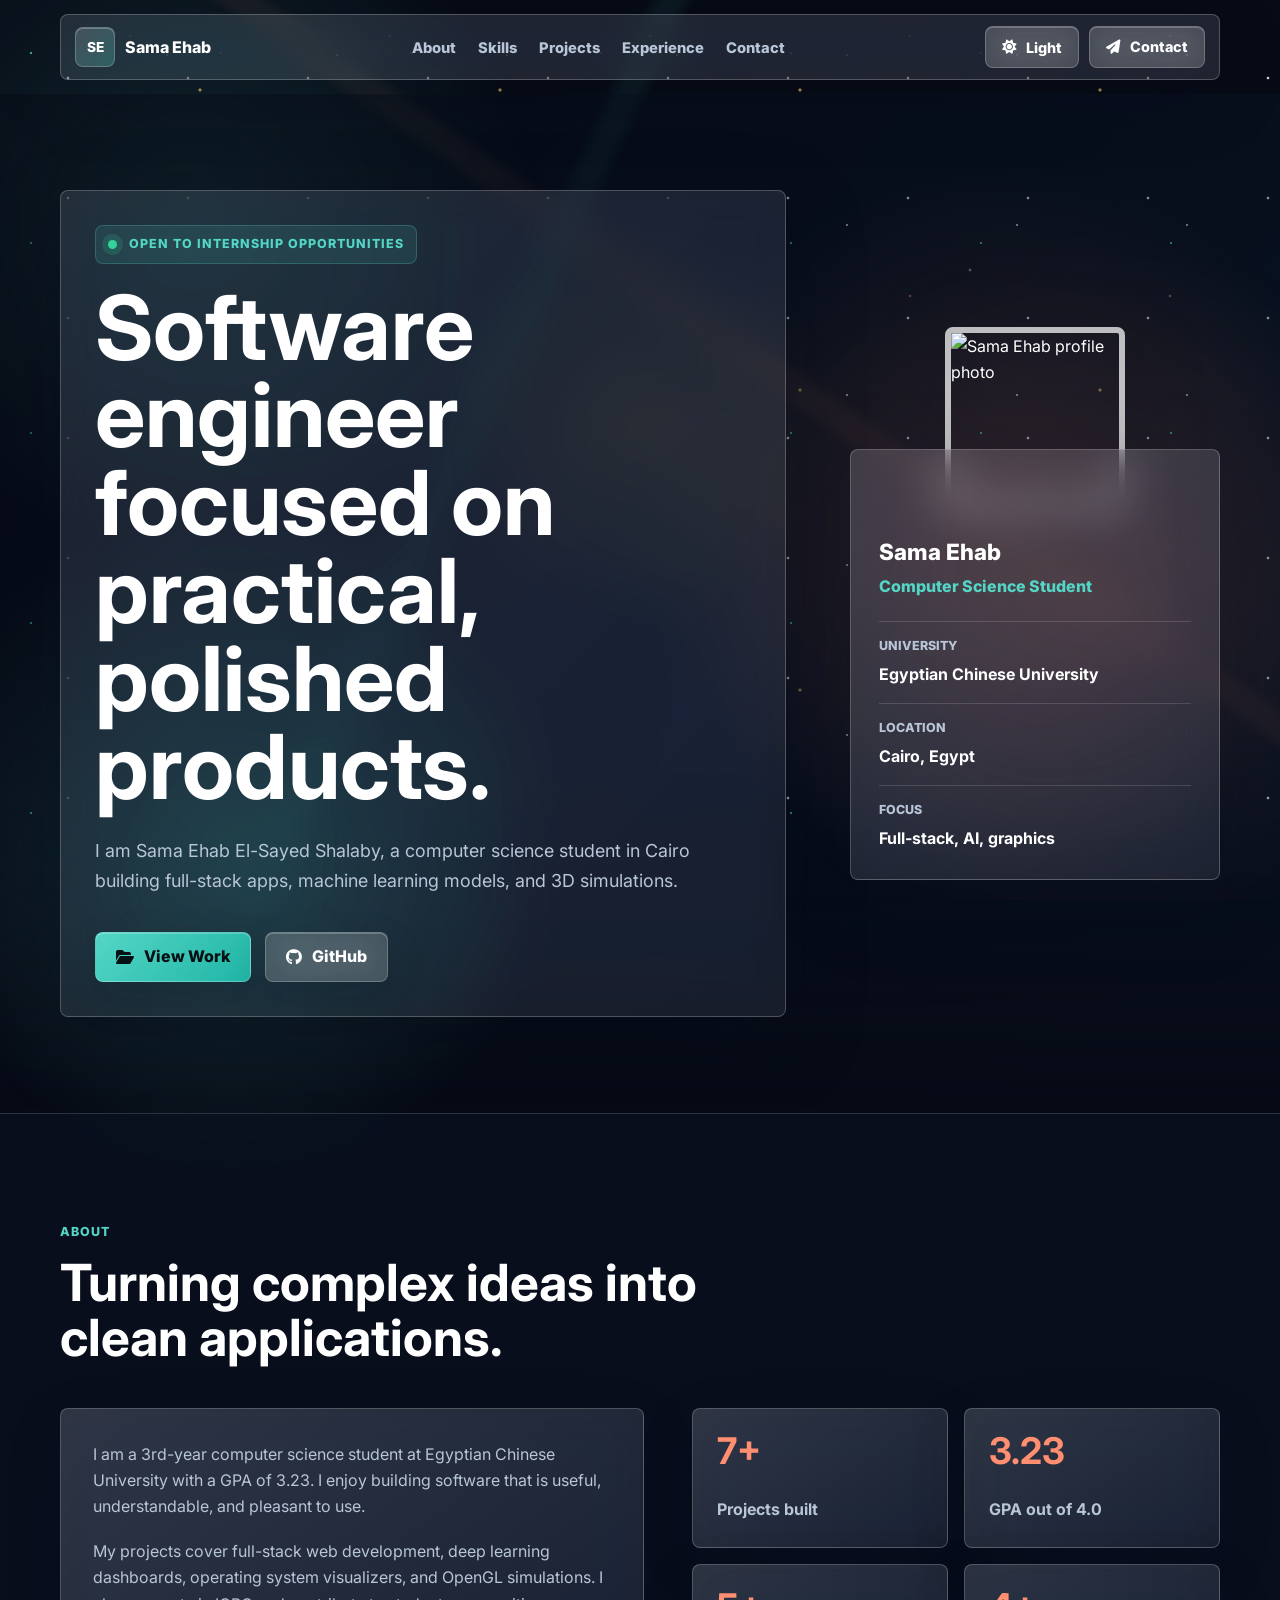
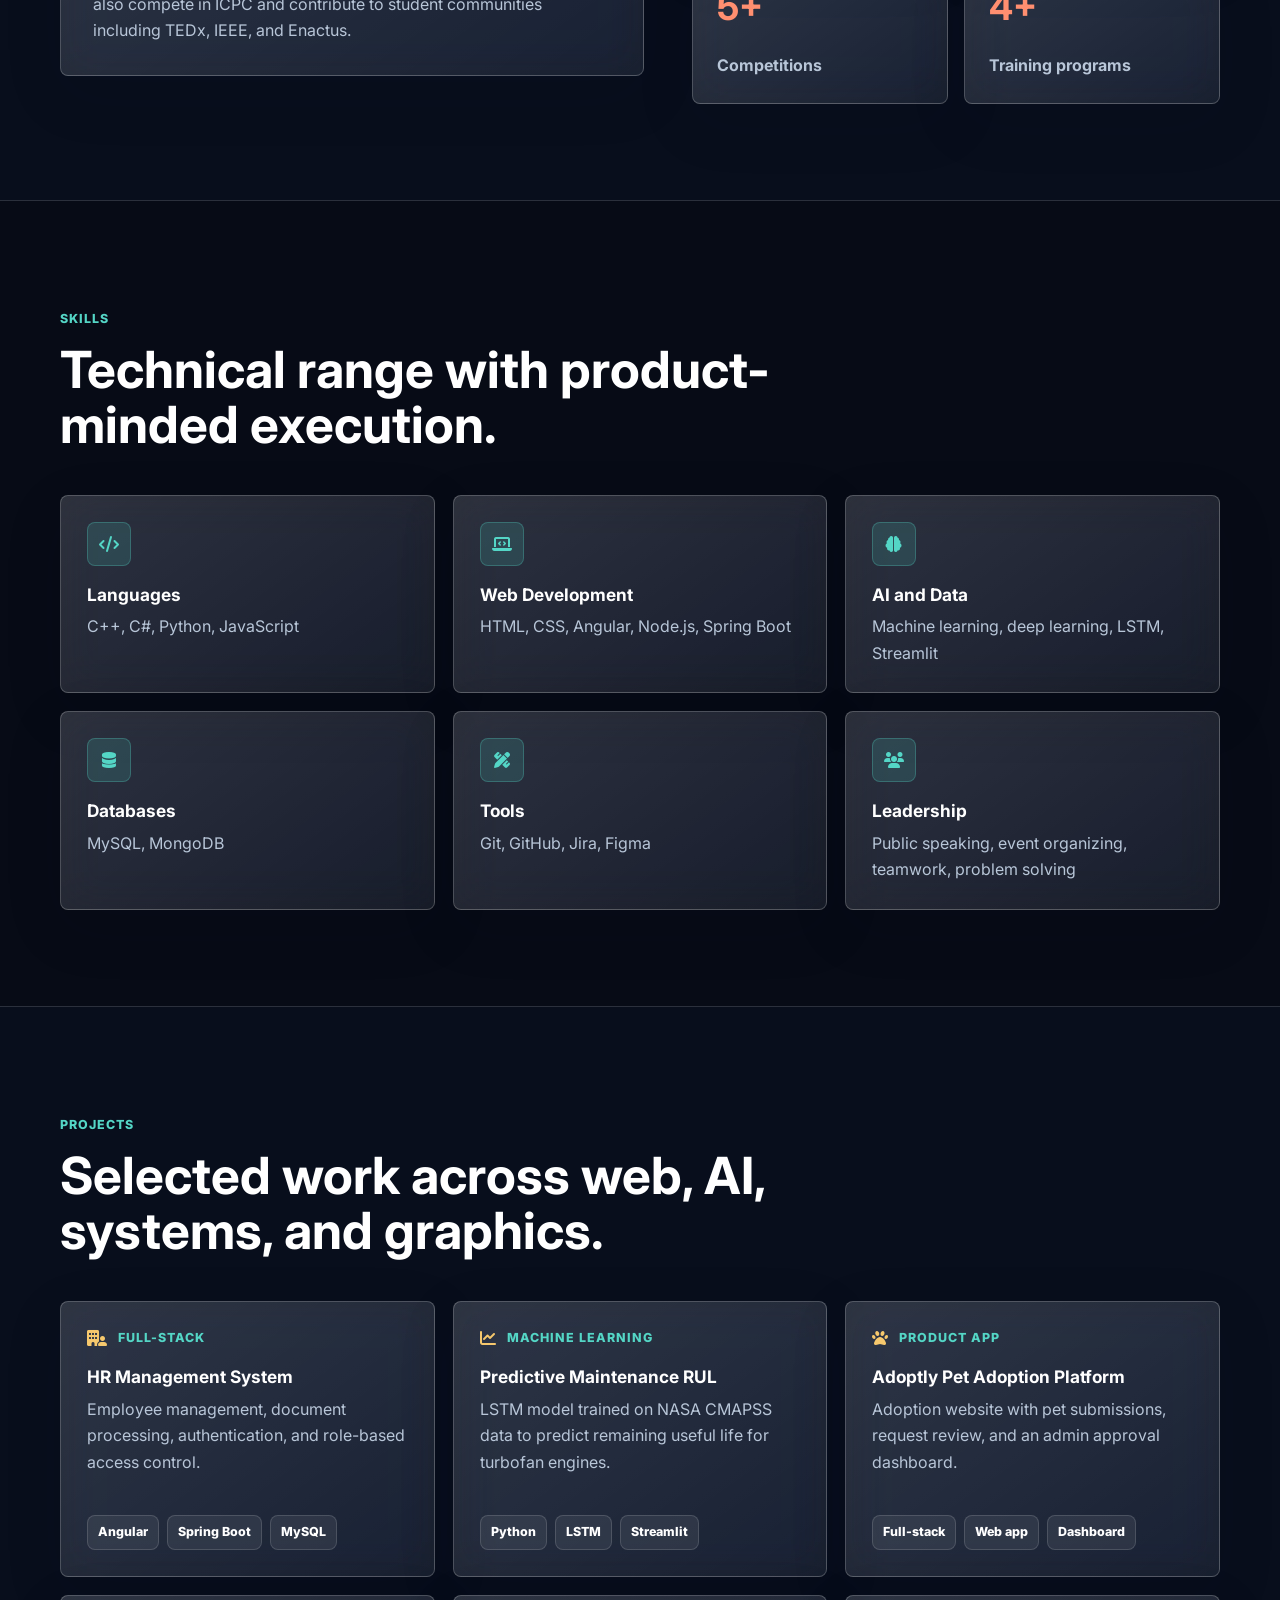
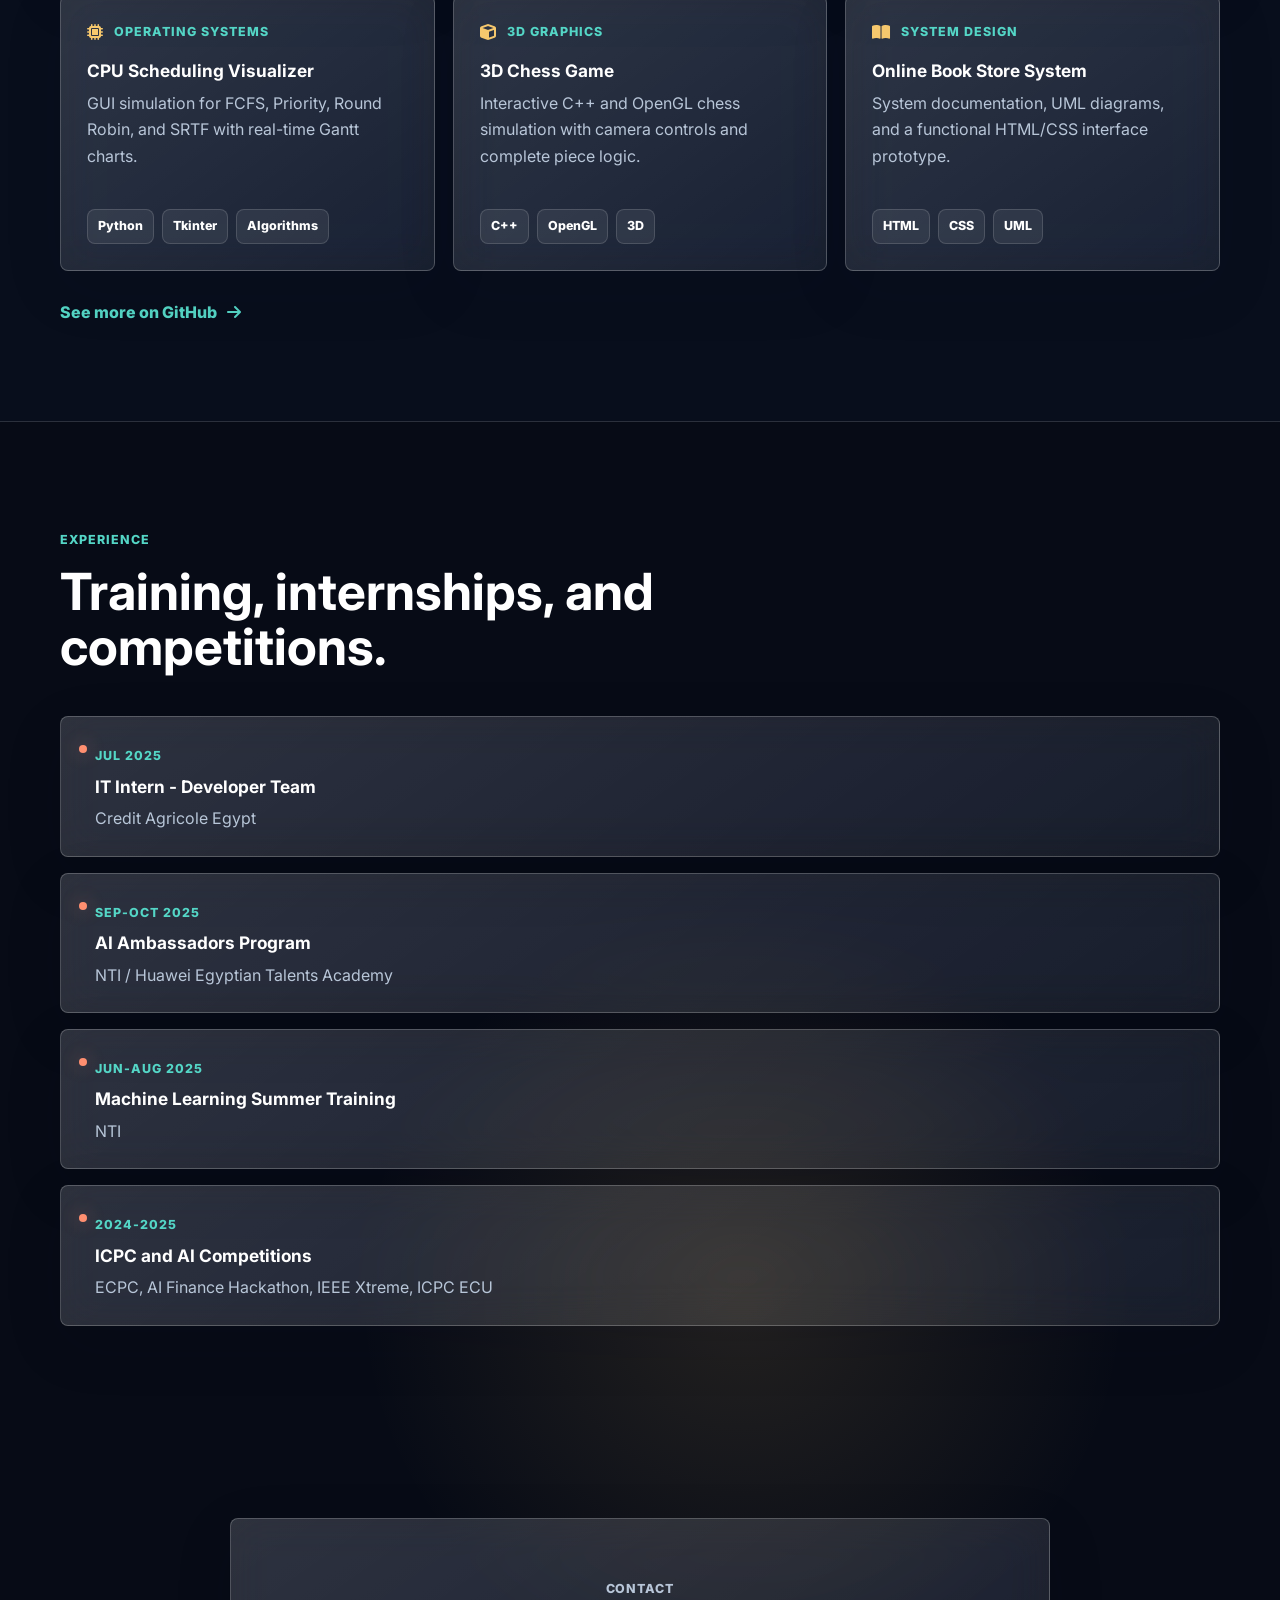
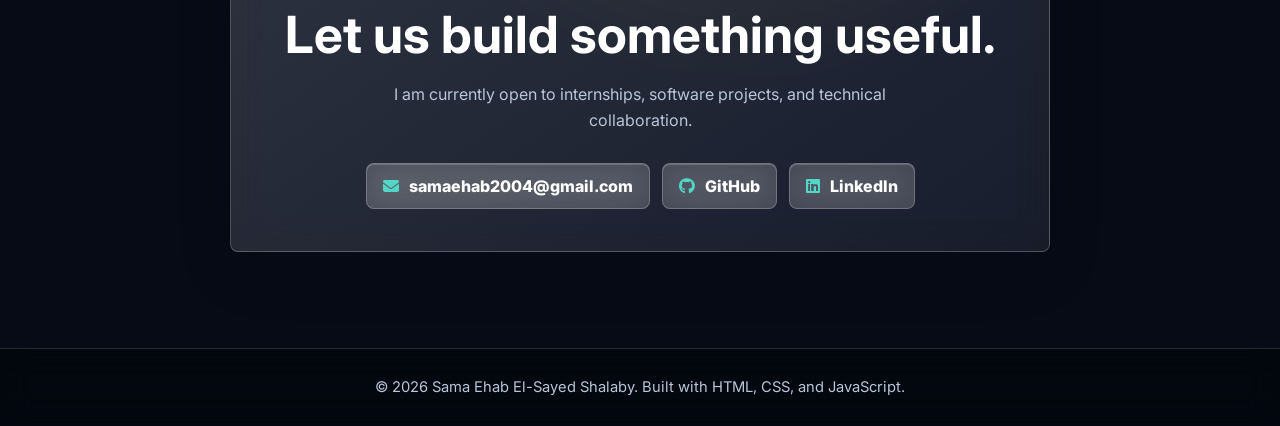
==== commit f7255529: "." ====
--- a/index.html
+++ b/index.html
@@ -16,7 +16,13 @@
   <link rel="stylesheet" href="https://cdnjs.cloudflare.com/ajax/libs/font-awesome/6.5.0/css/all.min.css" />
   <link rel="stylesheet" href="styles.css" />
 </head>
-<body>
+<body data-theme="dark">
+  <div class="galaxy-bg" aria-hidden="true">
+    <span class="star-layer star-layer-one"></span>
+    <span class="star-layer star-layer-two"></span>
+    <span class="star-layer star-layer-three"></span>
+  </div>
+
   <header class="site-header">
     <nav class="nav-shell" aria-label="Primary navigation">
       <a class="brand" href="#top" aria-label="Sama Ehab home">
@@ -30,10 +36,16 @@
         <li><a href="#experience">Experience</a></li>
         <li><a href="#contact">Contact</a></li>
       </ul>
-      <a class="nav-action" href="mailto:samaehab2004@gmail.com">
-        <i class="fa-solid fa-paper-plane" aria-hidden="true"></i>
-        Contact
-      </a>
+      <div class="nav-controls">
+        <button class="theme-toggle" type="button" aria-label="Switch to light mode" aria-pressed="false">
+          <i class="fa-solid fa-sun" aria-hidden="true"></i>
+          <span>Light</span>
+        </button>
+        <a class="nav-action" href="mailto:samaehab2004@gmail.com">
+          <i class="fa-solid fa-paper-plane" aria-hidden="true"></i>
+          Contact
+        </a>
+      </div>
     </nav>
   </header>
 
@@ -321,6 +333,28 @@
   </footer>
 
   <script>
+    const themeToggle = document.querySelector(".theme-toggle");
+    const themeIcon = themeToggle.querySelector("i");
+    const themeLabel = themeToggle.querySelector("span");
+    const savedTheme = localStorage.getItem("portfolio-theme");
+
+    function setTheme(theme) {
+      document.body.dataset.theme = theme;
+      localStorage.setItem("portfolio-theme", theme);
+
+      const isDark = theme === "dark";
+      themeIcon.className = isDark ? "fa-solid fa-sun" : "fa-solid fa-moon";
+      themeLabel.textContent = isDark ? "Light" : "Dark";
+      themeToggle.setAttribute("aria-label", isDark ? "Switch to light mode" : "Switch to dark mode");
+      themeToggle.setAttribute("aria-pressed", String(!isDark));
+    }
+
+    setTheme(savedTheme || "dark");
+
+    themeToggle.addEventListener("click", () => {
+      setTheme(document.body.dataset.theme === "dark" ? "light" : "dark");
+    });
+
     const revealItems = document.querySelectorAll(".reveal");
 
     const revealObserver = new IntersectionObserver(
--- a/styles.css
+++ b/styles.css
@@ -1,18 +1,49 @@
 :root {
-  --bg: #f7f8fb;
-  --surface: #ffffff;
-  --surface-muted: #eef3f7;
-  --text: #101828;
-  --muted: #5f6f85;
-  --line: #d9e2ea;
-  --navy: #102033;
-  --teal: #0f766e;
-  --teal-dark: #0b5f59;
-  --coral: #f9735b;
-  --gold: #d99a26;
-  --shadow: 0 22px 60px rgba(16, 32, 51, 0.12);
+  --font: "Inter", Arial, sans-serif;
   --radius: 8px;
-  --font: "Inter", Arial, sans-serif;
+  --max-width: 1160px;
+  --shadow-soft: 0 24px 80px rgba(5, 12, 24, 0.28);
+  --shadow-lift: 0 30px 90px rgba(5, 12, 24, 0.38);
+}
+
+body[data-theme="dark"] {
+  --bg: #070b16;
+  --bg-secondary: rgba(10, 18, 34, 0.64);
+  --text: #f8fbff;
+  --heading: #ffffff;
+  --muted: #b8c6d8;
+  --glass: rgba(255, 255, 255, 0.105);
+  --glass-strong: rgba(255, 255, 255, 0.16);
+  --glass-soft: rgba(255, 255, 255, 0.075);
+  --line: rgba(255, 255, 255, 0.22);
+  --line-soft: rgba(255, 255, 255, 0.14);
+  --accent: #54d6c6;
+  --accent-strong: #20b5a6;
+  --accent-warm: #ff8f70;
+  --accent-gold: #f6c86d;
+  --button-text: #041014;
+  --hero-overlay: linear-gradient(125deg, rgba(7, 11, 22, 0.86), rgba(14, 36, 61, 0.56));
+  --footer-bg: rgba(3, 7, 14, 0.82);
+}
+
+body[data-theme="light"] {
+  --bg: #eef6fb;
+  --bg-secondary: rgba(255, 255, 255, 0.5);
+  --text: #1d2b3d;
+  --heading: #102033;
+  --muted: #52677f;
+  --glass: rgba(255, 255, 255, 0.56);
+  --glass-strong: rgba(255, 255, 255, 0.72);
+  --glass-soft: rgba(255, 255, 255, 0.38);
+  --line: rgba(38, 77, 107, 0.18);
+  --line-soft: rgba(38, 77, 107, 0.12);
+  --accent: #0f8c82;
+  --accent-strong: #086c66;
+  --accent-warm: #d85f4a;
+  --accent-gold: #bb7b13;
+  --button-text: #ffffff;
+  --hero-overlay: linear-gradient(125deg, rgba(236, 247, 250, 0.88), rgba(218, 238, 246, 0.55));
+  --footer-bg: rgba(238, 246, 251, 0.72);
 }
 
 *,
@@ -26,12 +57,30 @@
 }
 
 body {
+  min-height: 100vh;
   margin: 0;
-  background: var(--bg);
+  background:
+    radial-gradient(circle at 18% 16%, rgba(84, 214, 198, 0.22), transparent 26vw),
+    radial-gradient(circle at 78% 10%, rgba(255, 143, 112, 0.18), transparent 28vw),
+    radial-gradient(circle at 58% 86%, rgba(246, 200, 109, 0.12), transparent 30vw),
+    var(--bg);
   color: var(--text);
   font-family: var(--font);
   font-size: 16px;
   line-height: 1.65;
+  overflow-x: hidden;
+  transition: background 260ms ease, color 260ms ease;
+}
+
+body::before {
+  content: "";
+  position: fixed;
+  inset: 0;
+  z-index: -3;
+  background:
+    linear-gradient(115deg, transparent 0 38%, rgba(84, 214, 198, 0.08) 39% 40%, transparent 41% 100%),
+    linear-gradient(35deg, transparent 0 58%, rgba(255, 143, 112, 0.07) 59% 60%, transparent 61% 100%);
+  opacity: 0.9;
 }
 
 img {
@@ -41,29 +90,89 @@
 
 a {
   color: inherit;
+}
+
+.galaxy-bg {
+  position: fixed;
+  inset: 0;
+  z-index: -2;
+  pointer-events: none;
+  overflow: hidden;
+}
+
+.galaxy-bg::before {
+  content: "";
+  position: absolute;
+  inset: -20%;
+  background:
+    radial-gradient(circle at 25% 32%, rgba(84, 214, 198, 0.16), transparent 22%),
+    radial-gradient(circle at 75% 62%, rgba(255, 143, 112, 0.14), transparent 24%),
+    radial-gradient(circle at 50% 48%, rgba(246, 200, 109, 0.1), transparent 18%);
+  filter: blur(8px);
+  animation: galaxyDrift 24s ease-in-out infinite alternate;
+}
+
+.star-layer {
+  position: absolute;
+  inset: -120px;
+  background-repeat: repeat;
+  opacity: 0.85;
+  transform-origin: center;
+}
+
+.star-layer-one {
+  background-image:
+    radial-gradient(circle, rgba(255, 255, 255, 0.95) 0 1px, transparent 1.7px),
+    radial-gradient(circle, rgba(84, 214, 198, 0.85) 0 1px, transparent 1.6px);
+  background-size: 120px 120px, 190px 190px;
+  background-position: 8px 18px, 56px 78px;
+  animation: starTravel 70s linear infinite;
+}
+
+.star-layer-two {
+  background-image:
+    radial-gradient(circle, rgba(255, 255, 255, 0.72) 0 1px, transparent 1.5px),
+    radial-gradient(circle, rgba(255, 143, 112, 0.62) 0 1px, transparent 1.7px);
+  background-size: 170px 170px, 260px 260px;
+  background-position: 32px 90px, 120px 26px;
+  animation: starTravelReverse 95s linear infinite;
+}
+
+.star-layer-three {
+  background-image:
+    radial-gradient(circle, rgba(246, 200, 109, 0.78) 0 1.2px, transparent 2px),
+    radial-gradient(circle, rgba(255, 255, 255, 0.5) 0 1px, transparent 1.8px);
+  background-size: 300px 300px, 420px 420px;
+  background-position: 170px 60px, 40px 180px;
+  animation: starPulse 7s ease-in-out infinite alternate;
 }
 
 .site-header {
   position: sticky;
   top: 0;
   z-index: 20;
-  background: rgba(247, 248, 251, 0.88);
-  border-bottom: 1px solid rgba(217, 226, 234, 0.88);
-  backdrop-filter: blur(16px);
+  padding: 14px 0;
 }
 
 .nav-shell {
-  width: min(1160px, calc(100% - 40px));
-  min-height: 72px;
+  width: min(var(--max-width), calc(100% - 40px));
+  min-height: 66px;
   margin: 0 auto;
+  padding: 0 14px;
   display: flex;
   align-items: center;
   justify-content: space-between;
-  gap: 24px;
+  gap: 22px;
+  background: var(--glass);
+  border: 1px solid var(--line);
+  border-radius: var(--radius);
+  box-shadow: 0 18px 70px rgba(5, 12, 24, 0.2);
+  backdrop-filter: blur(22px) saturate(150%);
 }
 
 .brand,
 .nav-action,
+.theme-toggle,
 .btn,
 .contact-links a,
 .text-link {
@@ -74,25 +183,27 @@
 }
 
 .brand {
-  color: var(--navy);
+  color: var(--heading);
   font-weight: 800;
   letter-spacing: 0;
 }
 
 .brand-mark {
-  width: 38px;
-  height: 38px;
+  width: 40px;
+  height: 40px;
   display: grid;
   place-items: center;
-  background: var(--navy);
-  color: #ffffff;
-  border-radius: var(--radius);
+  background: linear-gradient(135deg, var(--glass-strong), rgba(84, 214, 198, 0.28));
+  border: 1px solid var(--line);
+  color: var(--heading);
+  border-radius: var(--radius);
+  box-shadow: inset 0 1px 0 rgba(255, 255, 255, 0.26);
   font-size: 0.86rem;
 }
 
 .nav-links {
   display: flex;
-  gap: 24px;
+  gap: 22px;
   margin: 0;
   padding: 0;
   list-style: none;
@@ -101,62 +212,100 @@
 .nav-links a {
   color: var(--muted);
   font-size: 0.92rem;
-  font-weight: 700;
+  font-weight: 800;
   text-decoration: none;
-  transition: color 180ms ease;
+  transition: color 180ms ease, text-shadow 180ms ease;
 }
 
 .nav-links a:hover,
 .nav-links a.is-active {
-  color: var(--teal);
-}
-
+  color: var(--accent);
+  text-shadow: 0 0 18px rgba(84, 214, 198, 0.3);
+}
+
+.nav-controls {
+  display: flex;
+  align-items: center;
+  gap: 10px;
+}
+
+.theme-toggle,
 .nav-action {
   min-height: 42px;
   padding: 0 16px;
-  background: var(--navy);
-  color: #ffffff;
-  border-radius: var(--radius);
+  border-radius: var(--radius);
+  border: 1px solid var(--line);
+  background: var(--glass-strong);
+  color: var(--heading);
+  box-shadow: inset 0 1px 0 rgba(255, 255, 255, 0.22);
+  font-family: inherit;
   font-size: 0.9rem;
   font-weight: 800;
-  transition: transform 180ms ease, background 180ms ease;
-}
-
+  cursor: pointer;
+  transition: transform 180ms ease, background 180ms ease, border-color 180ms ease;
+  backdrop-filter: blur(16px);
+}
+
+.theme-toggle:hover,
 .nav-action:hover {
-  background: var(--teal-dark);
+  border-color: rgba(84, 214, 198, 0.58);
+  background: rgba(84, 214, 198, 0.18);
   transform: translateY(-2px);
 }
 
 .section-pad {
-  padding: 96px max(20px, calc((100vw - 1160px) / 2));
+  padding: 96px max(20px, calc((100vw - var(--max-width)) / 2));
 }
 
 .section-muted {
-  background: var(--surface-muted);
+  background: var(--bg-secondary);
+  border-block: 1px solid var(--line-soft);
+  backdrop-filter: blur(10px);
 }
 
 .hero {
-  min-height: calc(100vh - 72px);
+  position: relative;
+  min-height: calc(100vh - 94px);
   display: flex;
   align-items: center;
+  color: var(--heading);
+  overflow: hidden;
+}
+
+.hero::before {
+  content: "";
+  position: absolute;
+  inset: 0;
+  z-index: -1;
   background:
-    linear-gradient(120deg, rgba(16, 32, 51, 0.94), rgba(16, 32, 51, 0.72)),
+    var(--hero-overlay),
     url("https://images.unsplash.com/photo-1555066931-4365d14bab8c?auto=format&fit=crop&w=1800&q=80") center / cover;
-  color: #ffffff;
+  opacity: 0.54;
+  mask-image: linear-gradient(to bottom, #000 62%, transparent 100%);
 }
 
 .hero-grid {
-  width: min(1160px, 100%);
+  width: min(var(--max-width), 100%);
   margin: 0 auto;
   display: grid;
-  grid-template-columns: minmax(0, 1fr) 360px;
+  grid-template-columns: minmax(0, 1fr) 370px;
   align-items: center;
   gap: 64px;
 }
 
+.hero-copy {
+  padding: 34px;
+  background: linear-gradient(135deg, var(--glass), var(--glass-soft));
+  border: 1px solid var(--line);
+  border-radius: var(--radius);
+  box-shadow: var(--shadow-soft);
+  backdrop-filter: blur(18px) saturate(145%);
+}
+
 .hero-copy h1 {
-  max-width: 780px;
+  max-width: 790px;
   margin: 0;
+  color: var(--heading);
   font-size: clamp(2.7rem, 7vw, 5.7rem);
   line-height: 0.98;
   letter-spacing: 0;
@@ -166,15 +315,22 @@
 .section-kicker,
 .project-topline,
 .timeline-date {
-  color: var(--teal);
+  color: var(--accent);
   font-size: 0.78rem;
   font-weight: 800;
   letter-spacing: 0.08em;
   text-transform: uppercase;
 }
 
-.hero .eyebrow {
-  color: #8ce6db;
+.eyebrow {
+  display: inline-flex;
+  align-items: center;
+  gap: 12px;
+  margin: 0 0 20px;
+  padding: 8px 12px;
+  background: rgba(84, 214, 198, 0.12);
+  border: 1px solid rgba(84, 214, 198, 0.24);
+  border-radius: var(--radius);
 }
 
 .status-dot {
@@ -188,7 +344,7 @@
 .hero-lead {
   max-width: 680px;
   margin: 26px 0 0;
-  color: #dce7ef;
+  color: var(--muted);
   font-size: 1.12rem;
 }
 
@@ -200,35 +356,38 @@
 }
 
 .btn {
-  min-height: 48px;
+  min-height: 50px;
   padding: 0 20px;
-  border: 1px solid transparent;
-  border-radius: var(--radius);
-  font-weight: 800;
-  transition: transform 180ms ease, background 180ms ease, border-color 180ms ease;
+  border: 1px solid var(--line);
+  border-radius: var(--radius);
+  font-weight: 800;
+  box-shadow: inset 0 1px 0 rgba(255, 255, 255, 0.22), 0 16px 40px rgba(5, 12, 24, 0.16);
+  backdrop-filter: blur(16px);
+  transition: transform 180ms ease, background 180ms ease, border-color 180ms ease, box-shadow 180ms ease;
 }
 
 .btn:hover {
-  transform: translateY(-2px);
+  transform: translateY(-3px);
+  box-shadow: inset 0 1px 0 rgba(255, 255, 255, 0.32), 0 22px 56px rgba(5, 12, 24, 0.24);
 }
 
 .btn-primary {
-  background: var(--teal);
-  color: #ffffff;
+  background: linear-gradient(135deg, var(--accent), var(--accent-strong));
+  color: var(--button-text);
 }
 
 .btn-primary:hover {
-  background: var(--teal-dark);
+  border-color: rgba(255, 255, 255, 0.34);
 }
 
 .btn-secondary {
-  background: rgba(255, 255, 255, 0.1);
-  border-color: rgba(255, 255, 255, 0.28);
-  color: #ffffff;
+  background: var(--glass-strong);
+  color: var(--heading);
 }
 
 .btn-secondary:hover {
-  background: rgba(255, 255, 255, 0.18);
+  border-color: rgba(84, 214, 198, 0.58);
+  background: rgba(84, 214, 198, 0.16);
 }
 
 .profile-panel {
@@ -240,30 +399,31 @@
   height: 180px;
   margin: 0 auto -58px;
   object-fit: cover;
-  border: 6px solid rgba(255, 255, 255, 0.94);
-  border-radius: var(--radius);
-  box-shadow: var(--shadow);
+  border: 6px solid rgba(255, 255, 255, 0.72);
+  border-radius: var(--radius);
+  box-shadow: var(--shadow-soft);
 }
 
 .profile-card {
   padding: 84px 28px 28px;
-  background: rgba(255, 255, 255, 0.95);
+  background: linear-gradient(145deg, var(--glass-strong), var(--glass-soft));
   color: var(--text);
-  border: 1px solid rgba(255, 255, 255, 0.5);
-  border-radius: var(--radius);
-  box-shadow: var(--shadow);
+  border: 1px solid var(--line);
+  border-radius: var(--radius);
+  box-shadow: var(--shadow-soft);
+  backdrop-filter: blur(22px) saturate(145%);
 }
 
 .profile-name {
   margin: 0;
-  color: var(--navy);
+  color: var(--heading);
   font-size: 1.4rem;
   font-weight: 800;
 }
 
 .profile-role {
   margin: 2px 0 22px;
-  color: var(--teal);
+  color: var(--accent);
   font-weight: 800;
 }
 
@@ -275,7 +435,7 @@
 
 .quick-facts div {
   padding-top: 14px;
-  border-top: 1px solid var(--line);
+  border-top: 1px solid var(--line-soft);
 }
 
 .quick-facts dt {
@@ -287,7 +447,7 @@
 
 .quick-facts dd {
   margin: 4px 0 0;
-  color: var(--navy);
+  color: var(--heading);
   font-weight: 700;
 }
 
@@ -299,7 +459,7 @@
 .section-head h2,
 .contact-box h2 {
   margin: 8px 0 0;
-  color: var(--navy);
+  color: var(--heading);
   font-size: clamp(2rem, 4vw, 3.4rem);
   line-height: 1.08;
   letter-spacing: 0;
@@ -312,36 +472,36 @@
   align-items: start;
 }
 
-.text-stack {
-  padding: 32px;
-  background: var(--surface);
-  border: 1px solid var(--line);
-  border-radius: var(--radius);
-}
-
-.text-stack p {
-  margin: 0;
-  color: var(--muted);
-}
-
-.text-stack p + p {
-  margin-top: 18px;
-}
-
-.metric-grid {
-  display: grid;
-  grid-template-columns: repeat(2, minmax(0, 1fr));
-  gap: 16px;
-}
-
+.text-stack,
 .metric-card,
 .skill-card,
 .project-card,
 .timeline-item,
 .contact-box {
-  background: var(--surface);
+  background: linear-gradient(145deg, var(--glass-strong), var(--glass-soft));
   border: 1px solid var(--line);
   border-radius: var(--radius);
+  box-shadow: 0 18px 58px rgba(5, 12, 24, 0.12);
+  backdrop-filter: blur(20px) saturate(150%);
+}
+
+.text-stack {
+  padding: 32px;
+}
+
+.text-stack p {
+  margin: 0;
+  color: var(--muted);
+}
+
+.text-stack p + p {
+  margin-top: 18px;
+}
+
+.metric-grid {
+  display: grid;
+  grid-template-columns: repeat(2, minmax(0, 1fr));
+  gap: 16px;
 }
 
 .metric-card {
@@ -353,7 +513,7 @@
 }
 
 .metric-card strong {
-  color: var(--coral);
+  color: var(--accent-warm);
   font-size: 2.3rem;
   line-height: 1;
 }
@@ -372,24 +532,52 @@
 
 .skill-card,
 .project-card {
+  position: relative;
+  overflow: hidden;
   padding: 26px;
   transition: transform 180ms ease, border-color 180ms ease, box-shadow 180ms ease;
 }
 
+.skill-card::before,
+.project-card::before,
+.timeline-item::after {
+  content: "";
+  position: absolute;
+  inset: 0;
+  background: linear-gradient(135deg, rgba(84, 214, 198, 0.16), transparent 36%, rgba(255, 143, 112, 0.1));
+  opacity: 0;
+  transition: opacity 180ms ease;
+}
+
 .skill-card:hover,
-.project-card:hover {
-  border-color: rgba(15, 118, 110, 0.42);
-  box-shadow: 0 16px 40px rgba(16, 32, 51, 0.08);
-  transform: translateY(-4px);
+.project-card:hover,
+.timeline-item:hover {
+  border-color: rgba(84, 214, 198, 0.48);
+  box-shadow: var(--shadow-lift);
+  transform: translateY(-5px);
+}
+
+.skill-card:hover::before,
+.project-card:hover::before,
+.timeline-item:hover::after {
+  opacity: 1;
+}
+
+.skill-card > *,
+.project-card > *,
+.timeline-item > * {
+  position: relative;
+  z-index: 1;
 }
 
 .skill-card i {
-  width: 42px;
-  height: 42px;
+  width: 44px;
+  height: 44px;
   display: grid;
   place-items: center;
-  background: #e4f4f1;
-  color: var(--teal);
+  background: rgba(84, 214, 198, 0.15);
+  border: 1px solid rgba(84, 214, 198, 0.28);
+  color: var(--accent);
   border-radius: var(--radius);
 }
 
@@ -397,7 +585,7 @@
 .project-card h3,
 .timeline-item h3 {
   margin: 18px 0 8px;
-  color: var(--navy);
+  color: var(--heading);
   font-size: 1.08rem;
   line-height: 1.25;
 }
@@ -420,11 +608,11 @@
   display: flex;
   align-items: center;
   gap: 10px;
-  color: var(--teal);
+  color: var(--accent);
 }
 
 .project-topline i {
-  color: var(--gold);
+  color: var(--accent-gold);
   font-size: 1rem;
 }
 
@@ -441,9 +629,9 @@
 
 .tag-row span {
   padding: 6px 10px;
-  background: #f4f7f9;
-  border: 1px solid var(--line);
-  color: var(--navy);
+  background: var(--glass-soft);
+  border: 1px solid var(--line-soft);
+  color: var(--heading);
   border-radius: var(--radius);
   font-size: 0.78rem;
   font-weight: 800;
@@ -454,12 +642,12 @@
 }
 
 .text-link {
-  color: var(--teal);
+  color: var(--accent);
   font-weight: 800;
 }
 
 .text-link:hover {
-  color: var(--teal-dark);
+  color: var(--accent-strong);
 }
 
 .timeline {
@@ -470,6 +658,8 @@
 .timeline-item {
   position: relative;
   padding: 24px 24px 24px 34px;
+  transition: transform 180ms ease, border-color 180ms ease, box-shadow 180ms ease;
+  overflow: hidden;
 }
 
 .timeline-item::before {
@@ -479,8 +669,10 @@
   left: 18px;
   width: 8px;
   height: 8px;
-  background: var(--coral);
+  z-index: 2;
+  background: var(--accent-warm);
   border-radius: 50%;
+  box-shadow: 0 0 18px rgba(255, 143, 112, 0.46);
 }
 
 .timeline-item h3 {
@@ -488,7 +680,7 @@
 }
 
 .contact-section {
-  background: var(--navy);
+  background: transparent;
 }
 
 .contact-box {
@@ -514,28 +706,33 @@
 .contact-links a {
   min-height: 46px;
   padding: 0 16px;
-  background: #f4f7f9;
+  background: var(--glass-strong);
   border: 1px solid var(--line);
   border-radius: var(--radius);
-  color: var(--navy);
-  font-weight: 800;
-  transition: transform 180ms ease, border-color 180ms ease;
+  color: var(--heading);
+  font-weight: 800;
+  box-shadow: inset 0 1px 0 rgba(255, 255, 255, 0.18);
+  backdrop-filter: blur(16px);
+  transition: transform 180ms ease, border-color 180ms ease, background 180ms ease;
 }
 
 .contact-links a:hover {
-  border-color: var(--teal);
+  border-color: rgba(84, 214, 198, 0.55);
+  background: rgba(84, 214, 198, 0.15);
   transform: translateY(-2px);
 }
 
 .contact-links i {
-  color: var(--teal);
+  color: var(--accent);
 }
 
 .site-footer {
   padding: 26px 20px;
-  background: #091524;
-  color: #b8c4d1;
+  background: var(--footer-bg);
+  border-top: 1px solid var(--line-soft);
+  color: var(--muted);
   text-align: center;
+  backdrop-filter: blur(16px);
 }
 
 .site-footer p {
@@ -554,10 +751,54 @@
   transform: translateY(0);
 }
 
+@keyframes galaxyDrift {
+  from {
+    transform: translate3d(-2%, -1%, 0) rotate(0deg) scale(1);
+  }
+
+  to {
+    transform: translate3d(2%, 1%, 0) rotate(5deg) scale(1.05);
+  }
+}
+
+@keyframes starTravel {
+  from {
+    transform: translate3d(0, 0, 0);
+  }
+
+  to {
+    transform: translate3d(-120px, 120px, 0);
+  }
+}
+
+@keyframes starTravelReverse {
+  from {
+    transform: translate3d(0, 0, 0);
+  }
+
+  to {
+    transform: translate3d(140px, -120px, 0);
+  }
+}
+
+@keyframes starPulse {
+  from {
+    opacity: 0.34;
+    transform: scale(1);
+  }
+
+  to {
+    opacity: 0.82;
+    transform: scale(1.04);
+  }
+}
+
 @media (prefers-reduced-motion: reduce) {
   *,
   *::before,
   *::after {
+    animation-duration: 0.01ms !important;
+    animation-iteration-count: 1 !important;
     scroll-behavior: auto !important;
     transition: none !important;
   }
@@ -590,10 +831,19 @@
 
 @media (max-width: 680px) {
   .nav-shell {
-    width: min(100% - 28px, 1160px);
+    width: min(100% - 28px, var(--max-width));
   }
 
   .nav-action {
+    display: none;
+  }
+
+  .theme-toggle {
+    min-width: 42px;
+    padding: 0 12px;
+  }
+
+  .theme-toggle span {
     display: none;
   }
 
@@ -604,15 +854,19 @@
 
   .hero {
     min-height: auto;
-    padding-top: 84px;
+    padding-top: 64px;
   }
 
   .hero-grid {
     gap: 42px;
   }
 
+  .hero-copy {
+    padding: 24px;
+  }
+
   .hero-copy h1 {
-    font-size: clamp(2.45rem, 13vw, 3.45rem);
+    font-size: clamp(2.35rem, 12vw, 3.45rem);
   }
 
   .hero-lead {
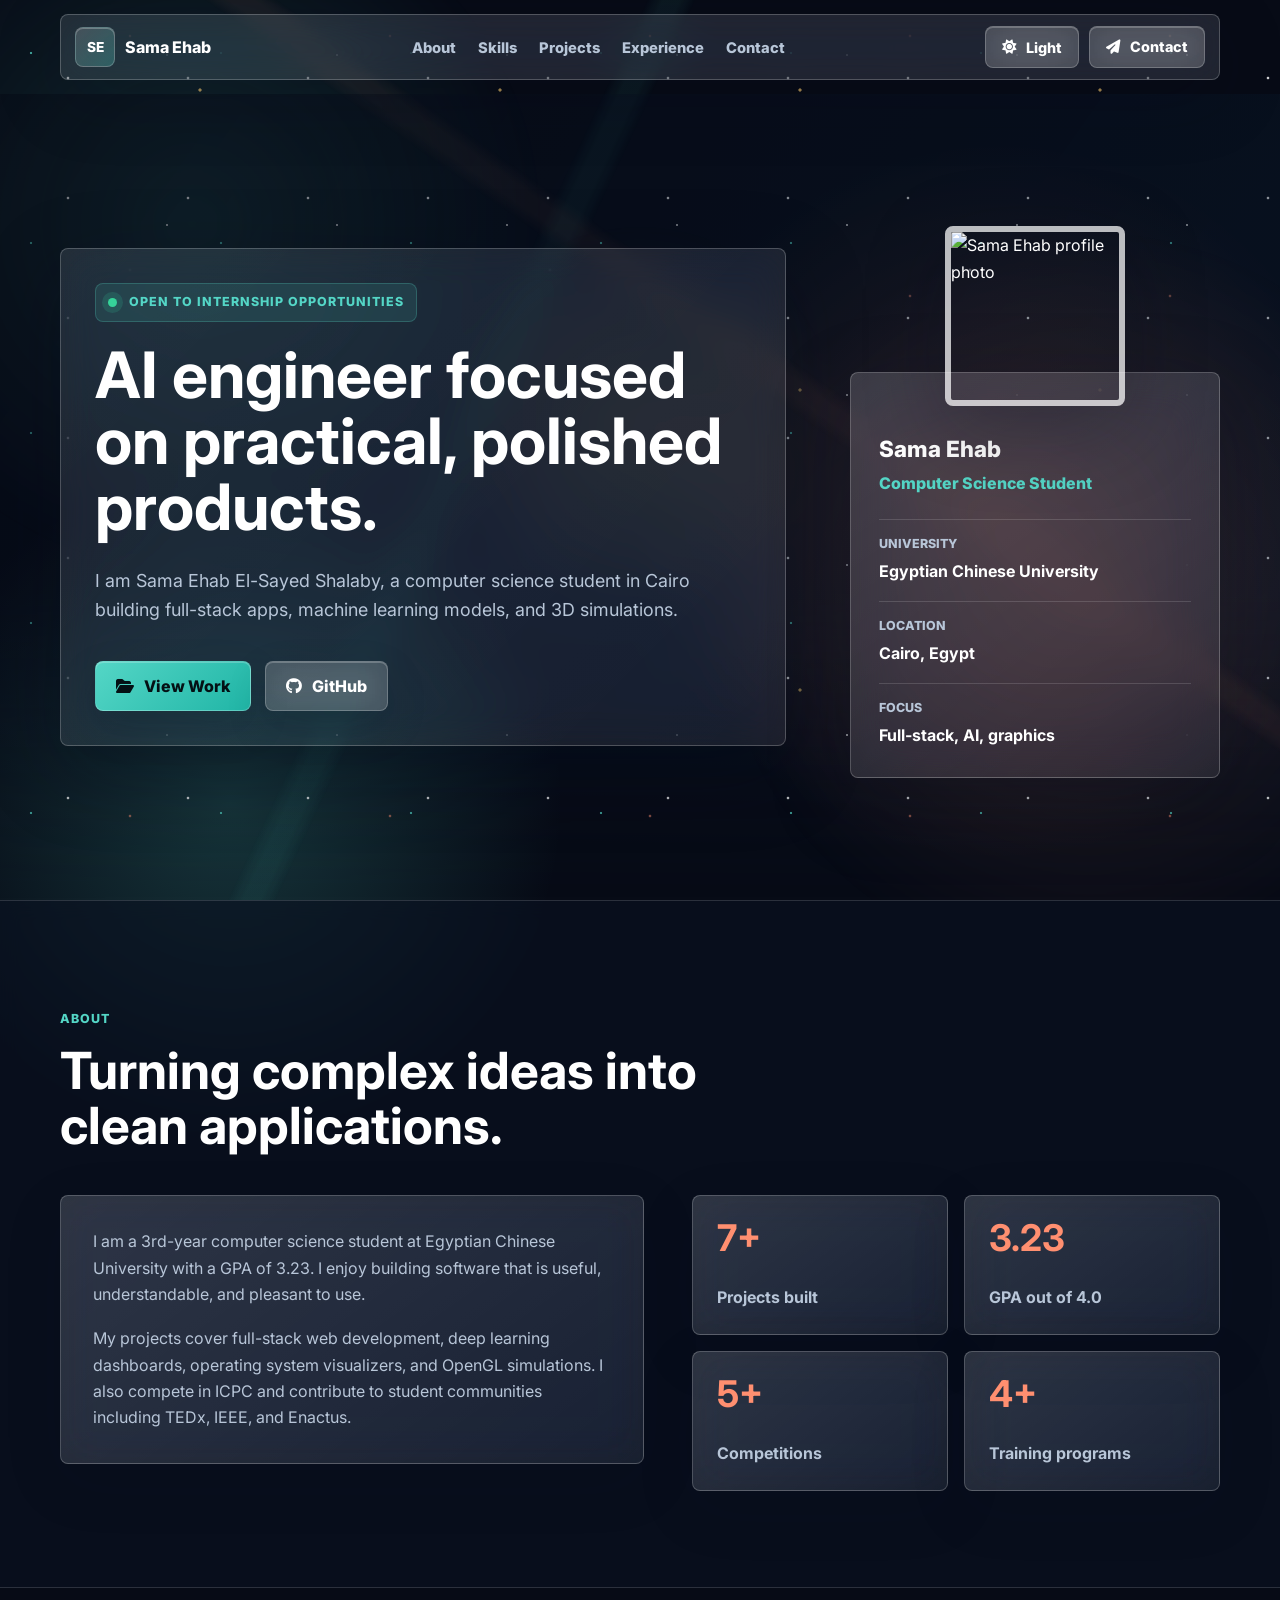
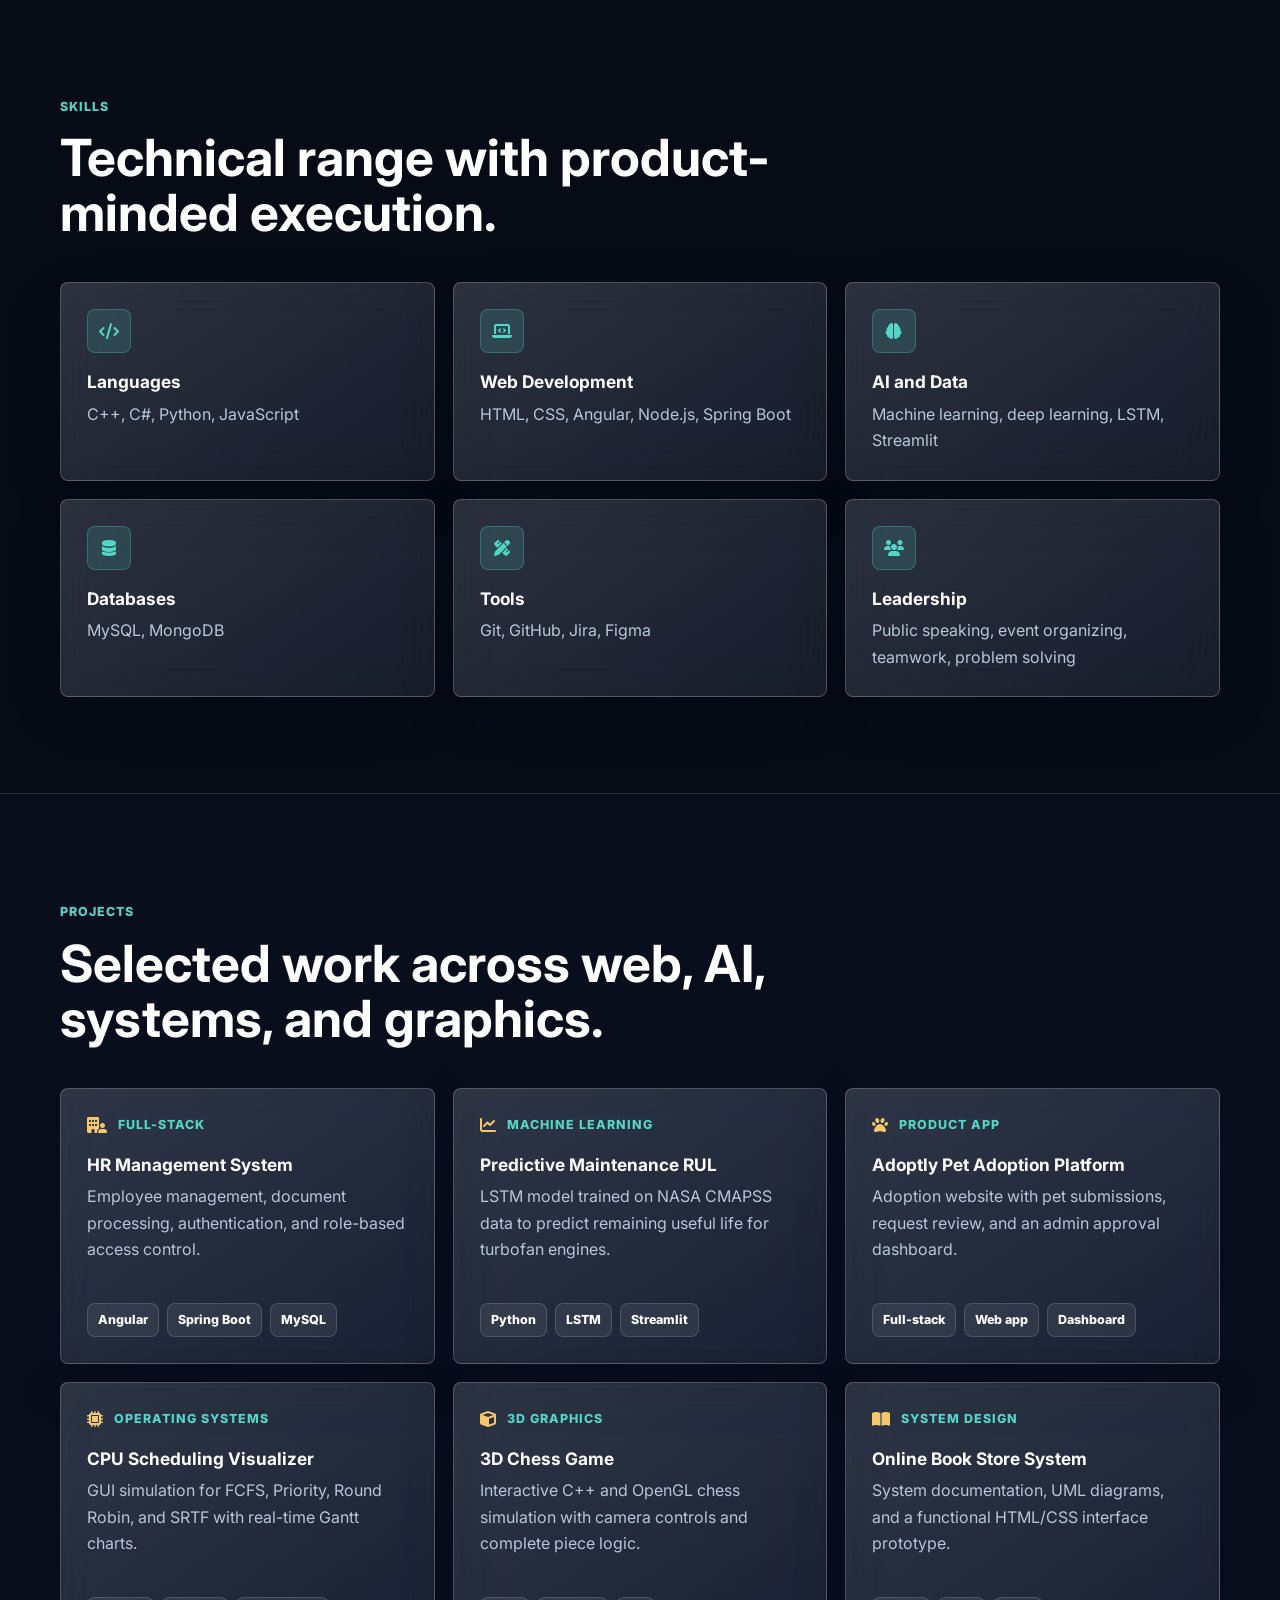
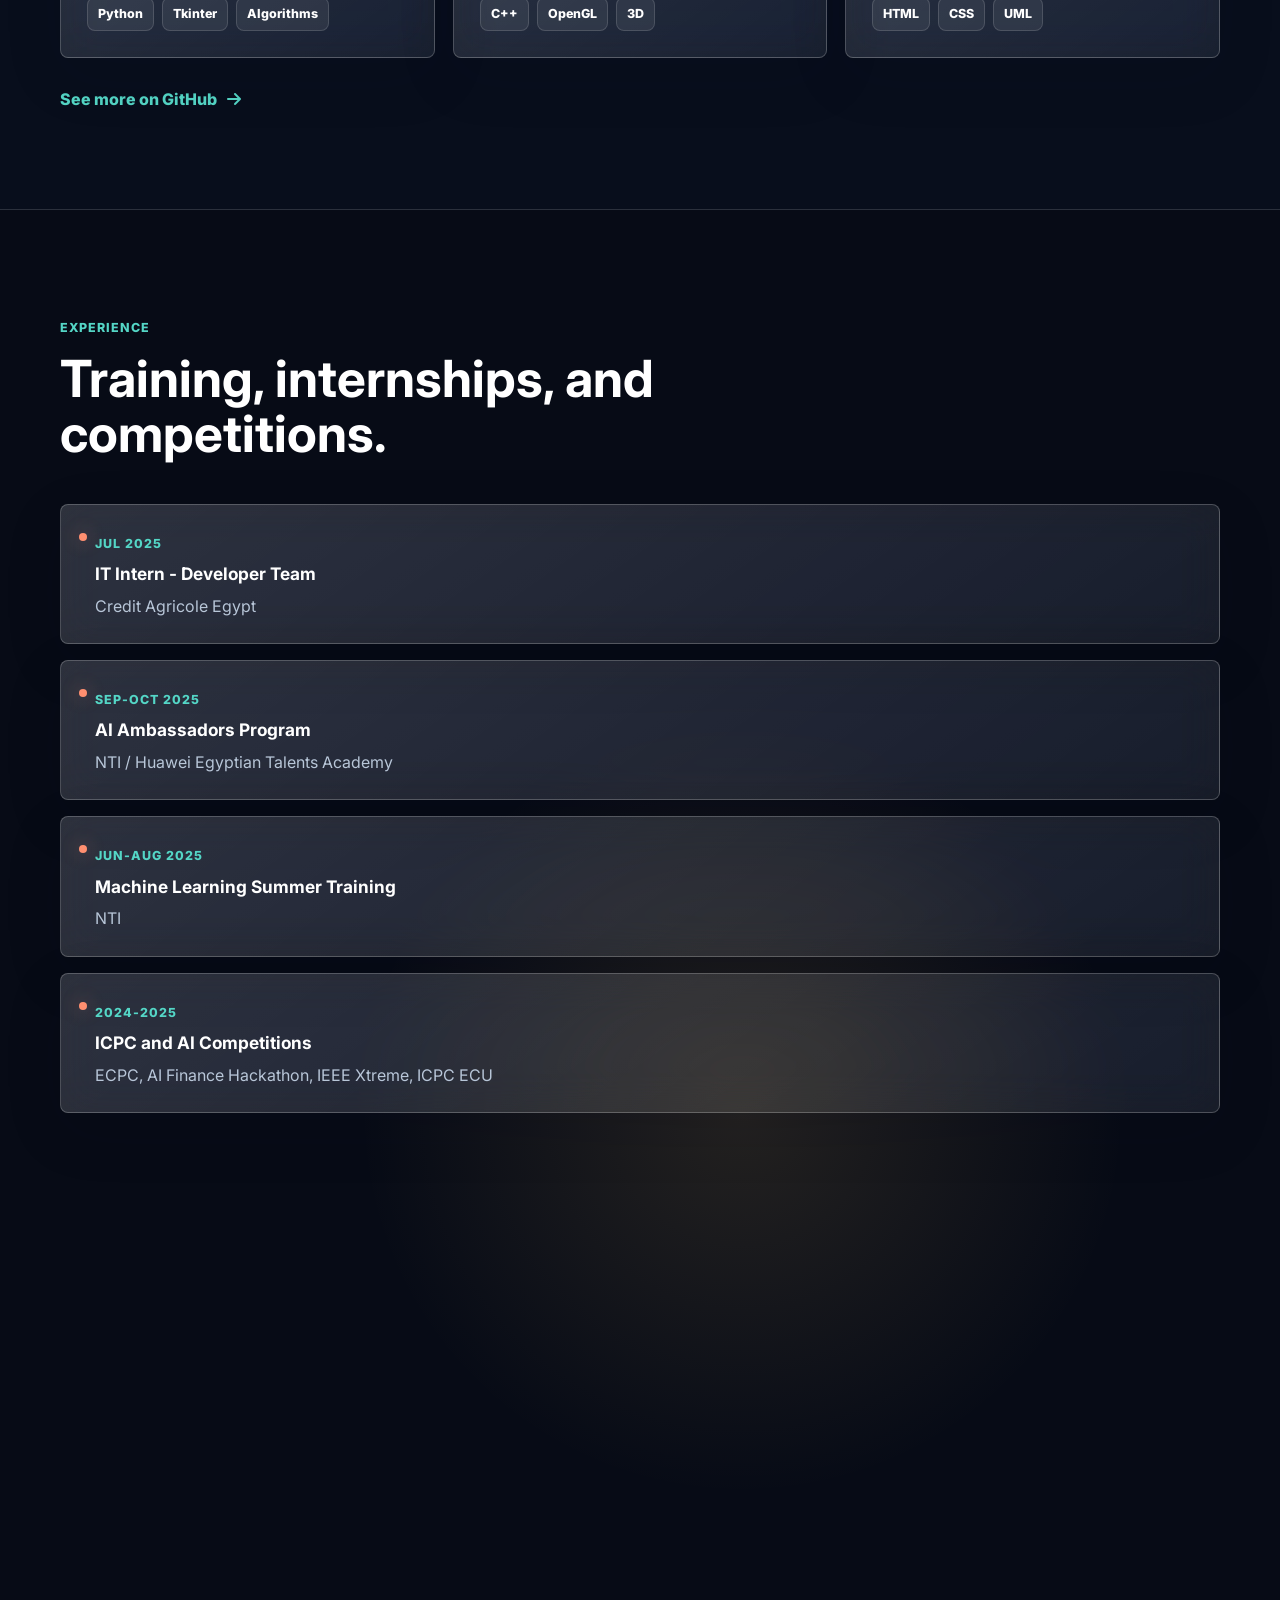
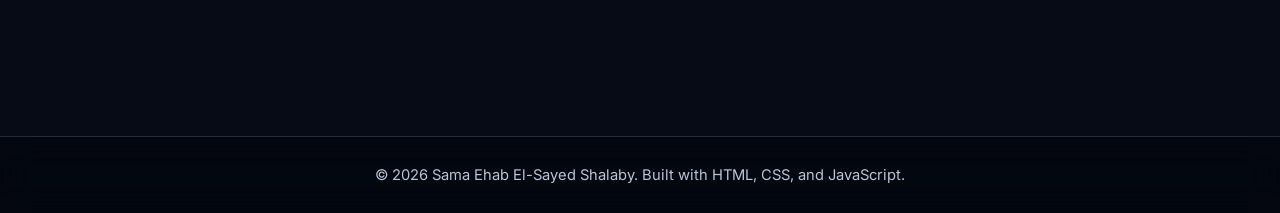
==== commit 94d96994: "." ====
--- a/index.html
+++ b/index.html
@@ -3,18 +3,18 @@
 <head>
   <meta charset="UTF-8" />
   <meta name="viewport" content="width=device-width, initial-scale=1.0" />
-  <meta name="description" content="Portfolio of Sama Ehab, a computer science student and software engineer building web apps, machine learning projects, and 3D simulations." />
-  <meta property="og:title" content="Sama Ehab - Software Engineer" />
-  <meta property="og:description" content="Full-stack development, machine learning, 3D graphics, and competitive programming." />
+  <meta name="description" content="Portfolio of Sama Ehab, a computer science student and AI engineer building web apps, machine learning projects, and 3D simulations." />
+  <meta property="og:title" content="Sama Ehab - AI Engineer" />
+  <meta property="og:description" content="AI engineering, full-stack development, machine learning, 3D graphics, and competitive programming." />
   <meta property="og:type" content="website" />
-  <meta property="og:url" content="https://Sama-Ehab7.github.io" />
+  <meta property="og:url" content="https://sama-ehab7.github.io" />
   <meta name="theme-color" content="#0f172a" />
-  <title>Sama Ehab - Software Engineer</title>
+  <title>Sama Ehab - AI Engineer</title>
   <link rel="preconnect" href="https://fonts.googleapis.com" />
   <link rel="preconnect" href="https://fonts.gstatic.com" crossorigin />
   <link href="https://fonts.googleapis.com/css2?family=Inter:wght@400;500;600;700;800&display=swap" rel="stylesheet" />
   <link rel="stylesheet" href="https://cdnjs.cloudflare.com/ajax/libs/font-awesome/6.5.0/css/all.min.css" />
-  <link rel="stylesheet" href="styles.css" />
+  <link rel="stylesheet" href="styles.css?v=glass-ui-2026" />
 </head>
 <body data-theme="dark">
   <div class="galaxy-bg" aria-hidden="true">
@@ -57,7 +57,7 @@
             <span class="status-dot"></span>
             Open to internship opportunities
           </p>
-          <h1>Software engineer focused on practical, polished products.</h1>
+          <h1>AI engineer focused on practical, polished products.</h1>
           <p class="hero-lead">
             I am Sama Ehab El-Sayed Shalaby, a computer science student in Cairo building
             full-stack apps, machine learning models, and 3D simulations.
--- a/styles.css
+++ b/styles.css
@@ -303,11 +303,11 @@
 }
 
 .hero-copy h1 {
-  max-width: 790px;
+  max-width: 680px;
   margin: 0;
   color: var(--heading);
-  font-size: clamp(2.7rem, 7vw, 5.7rem);
-  line-height: 0.98;
+  font-size: clamp(2.15rem, 5vw, 4.35rem);
+  line-height: 1.03;
   letter-spacing: 0;
 }
 
@@ -392,12 +392,15 @@
 
 .profile-panel {
   position: relative;
+  padding-top: 10px;
 }
 
 .profile-photo {
+  position: relative;
+  z-index: 3;
   width: 180px;
   height: 180px;
-  margin: 0 auto -58px;
+  margin: 0 auto -34px;
   object-fit: cover;
   border: 6px solid rgba(255, 255, 255, 0.72);
   border-radius: var(--radius);
@@ -405,7 +408,9 @@
 }
 
 .profile-card {
-  padding: 84px 28px 28px;
+  position: relative;
+  z-index: 1;
+  padding: 58px 28px 28px;
   background: linear-gradient(145deg, var(--glass-strong), var(--glass-soft));
   color: var(--text);
   border: 1px solid var(--line);
@@ -866,7 +871,7 @@
   }
 
   .hero-copy h1 {
-    font-size: clamp(2.35rem, 12vw, 3.45rem);
+    font-size: clamp(2.05rem, 10vw, 3rem);
   }
 
   .hero-lead {
@@ -876,10 +881,11 @@
   .profile-photo {
     width: 150px;
     height: 150px;
+    margin-bottom: -26px;
   }
 
   .profile-card {
-    padding: 74px 22px 22px;
+    padding: 48px 22px 22px;
   }
 
   .text-stack,
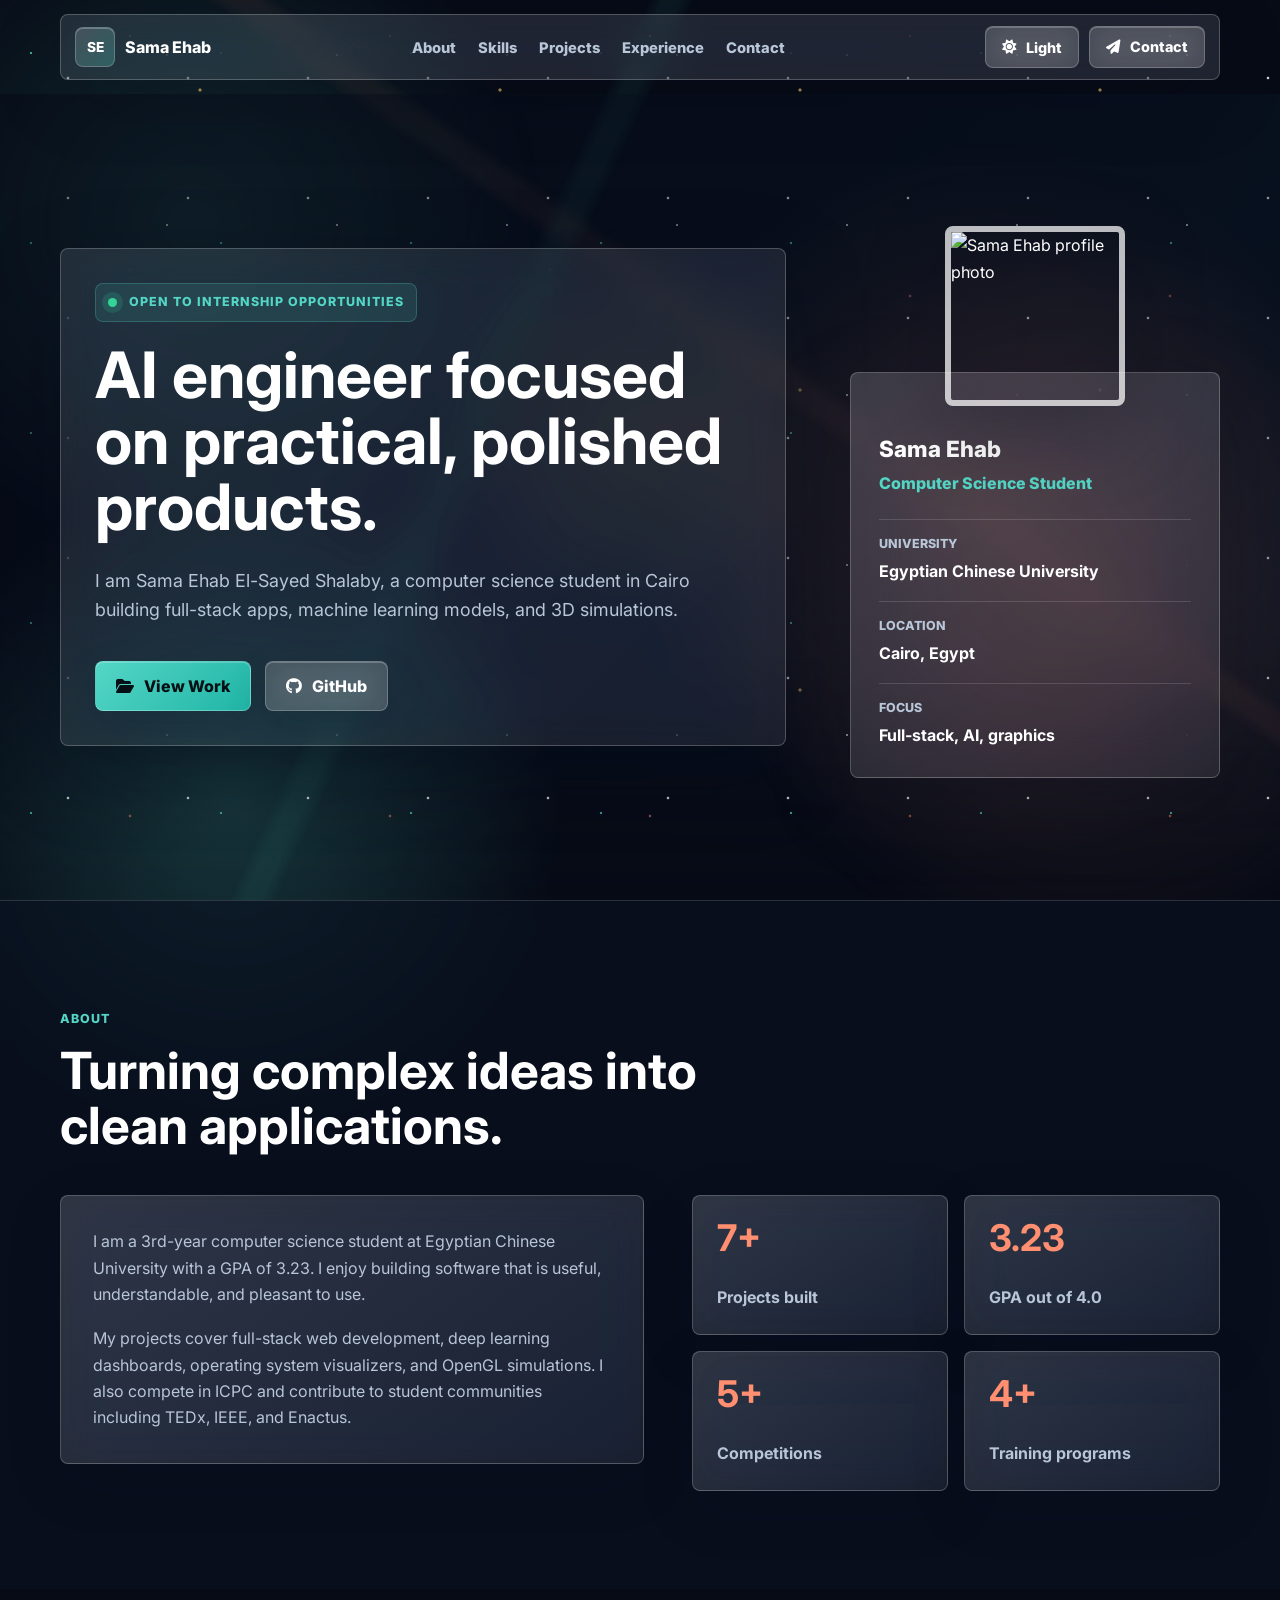
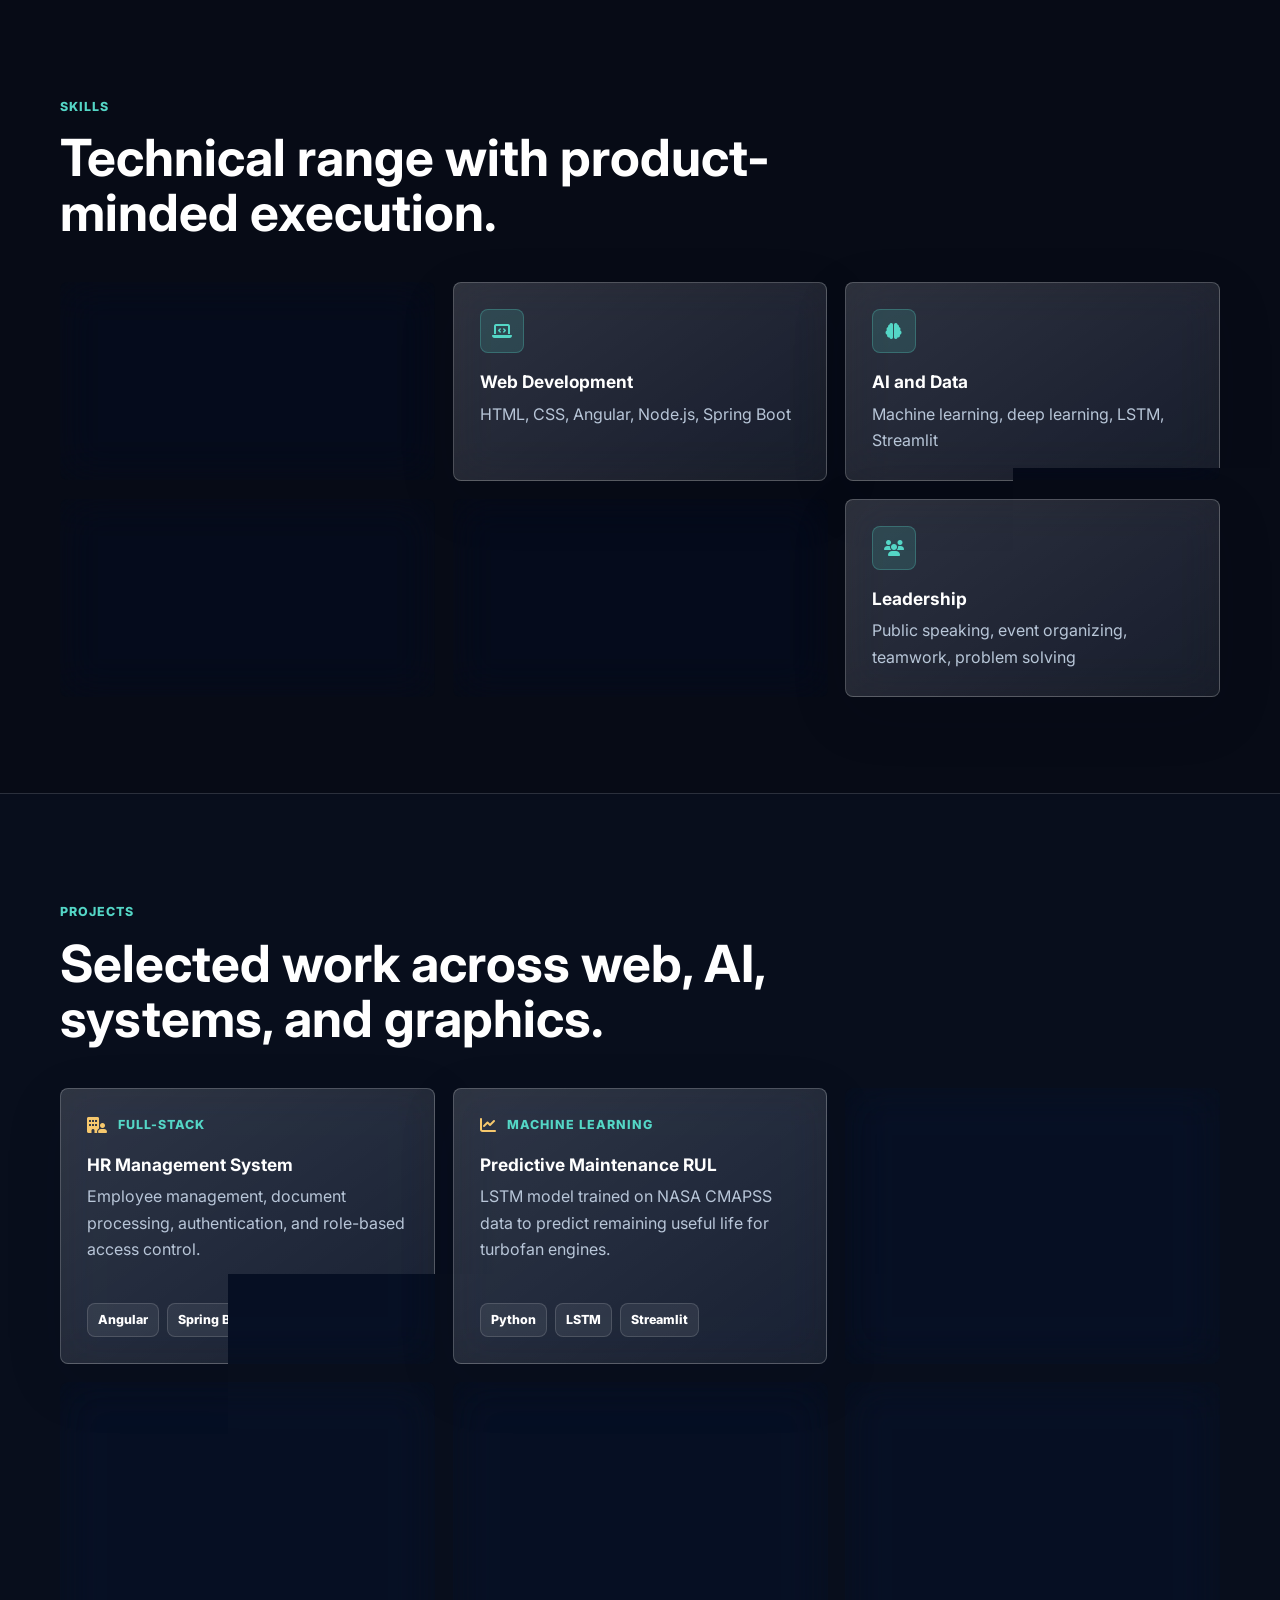
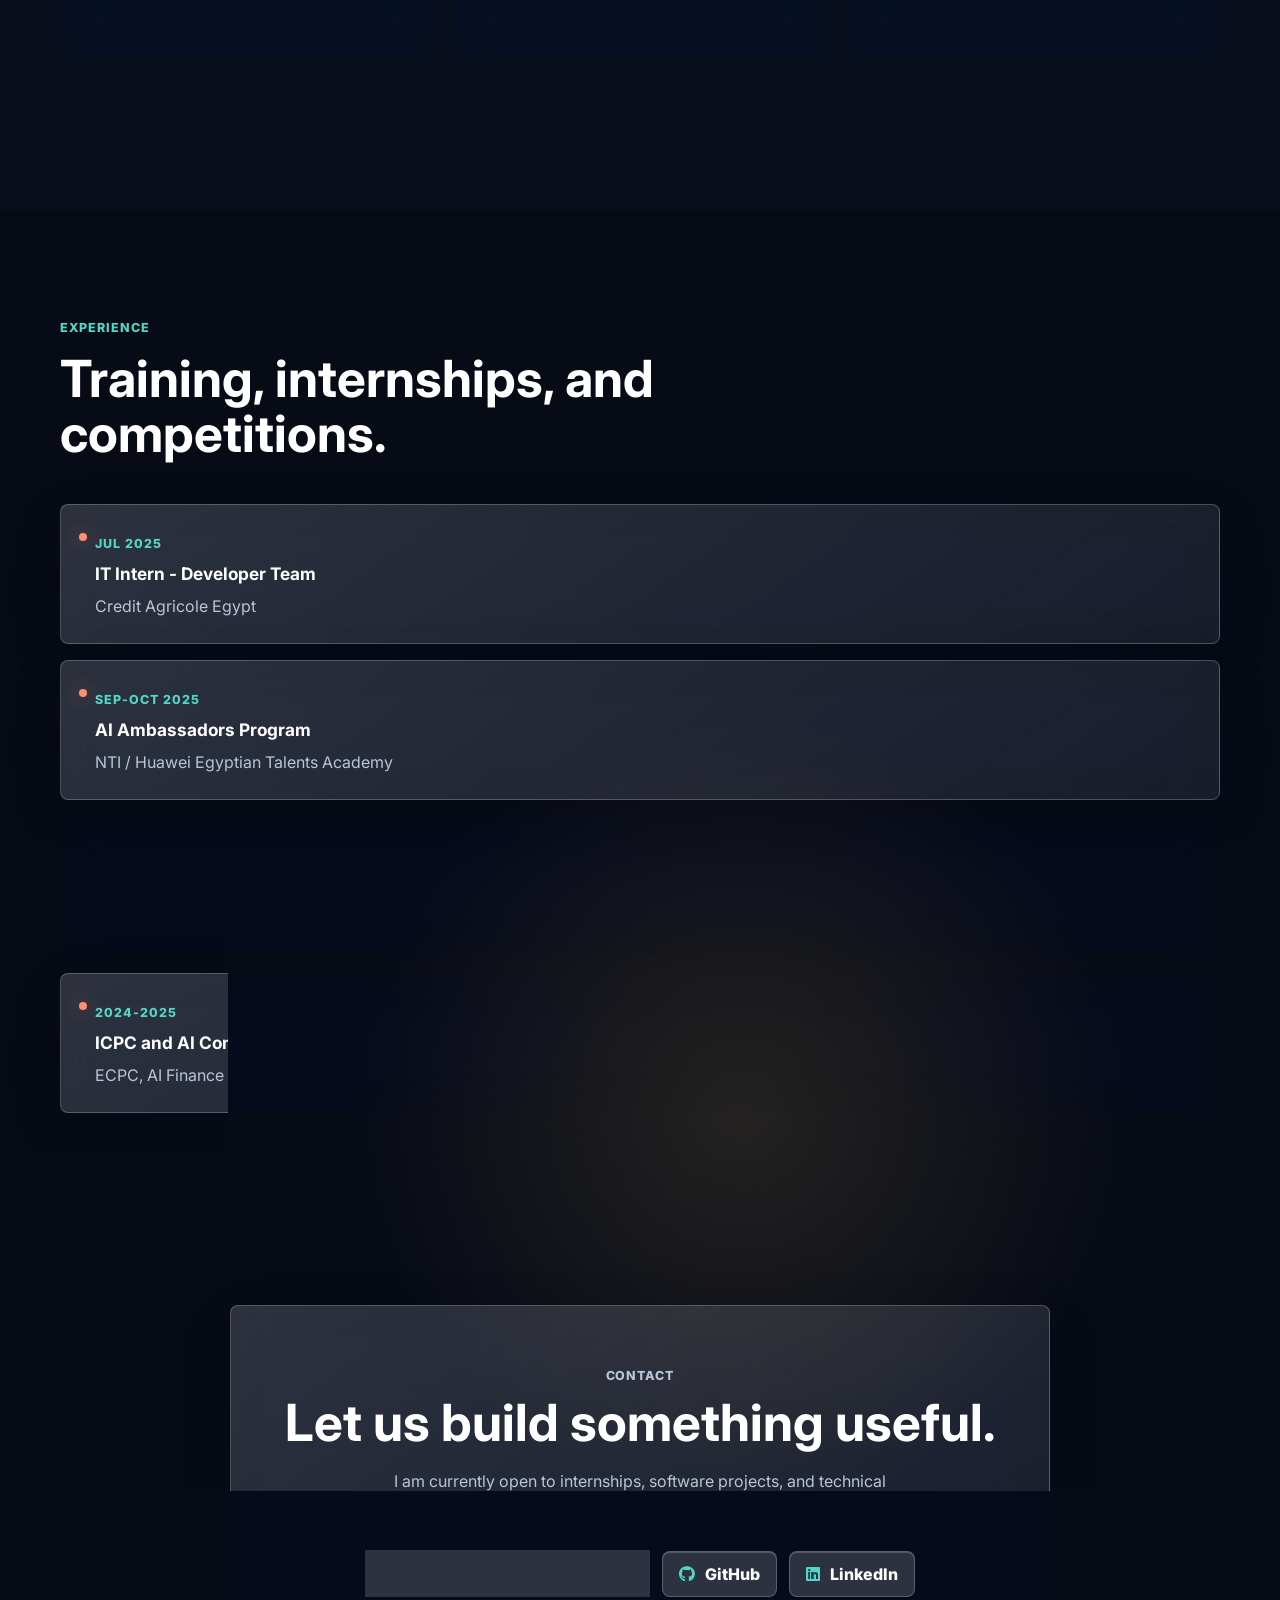
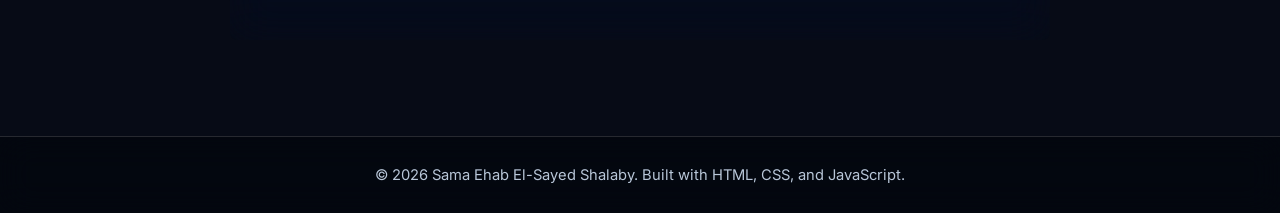
==== commit b72099b2: "Bust GitHub Pages cache" ====
--- a/index.html
+++ b/index.html
@@ -3,6 +3,9 @@
 <head>
   <meta charset="UTF-8" />
   <meta name="viewport" content="width=device-width, initial-scale=1.0" />
+  <meta http-equiv="Cache-Control" content="no-cache, no-store, must-revalidate" />
+  <meta http-equiv="Pragma" content="no-cache" />
+  <meta http-equiv="Expires" content="0" />
   <meta name="description" content="Portfolio of Sama Ehab, a computer science student and AI engineer building web apps, machine learning projects, and 3D simulations." />
   <meta property="og:title" content="Sama Ehab - AI Engineer" />
   <meta property="og:description" content="AI engineering, full-stack development, machine learning, 3D graphics, and competitive programming." />
@@ -14,7 +17,7 @@
   <link rel="preconnect" href="https://fonts.gstatic.com" crossorigin />
   <link href="https://fonts.googleapis.com/css2?family=Inter:wght@400;500;600;700;800&display=swap" rel="stylesheet" />
   <link rel="stylesheet" href="https://cdnjs.cloudflare.com/ajax/libs/font-awesome/6.5.0/css/all.min.css" />
-  <link rel="stylesheet" href="styles.css?v=glass-ui-2026" />
+  <link rel="stylesheet" href="styles.css?v=ai-photo-front-2026-06-06" />
 </head>
 <body data-theme="dark">
   <div class="galaxy-bg" aria-hidden="true">
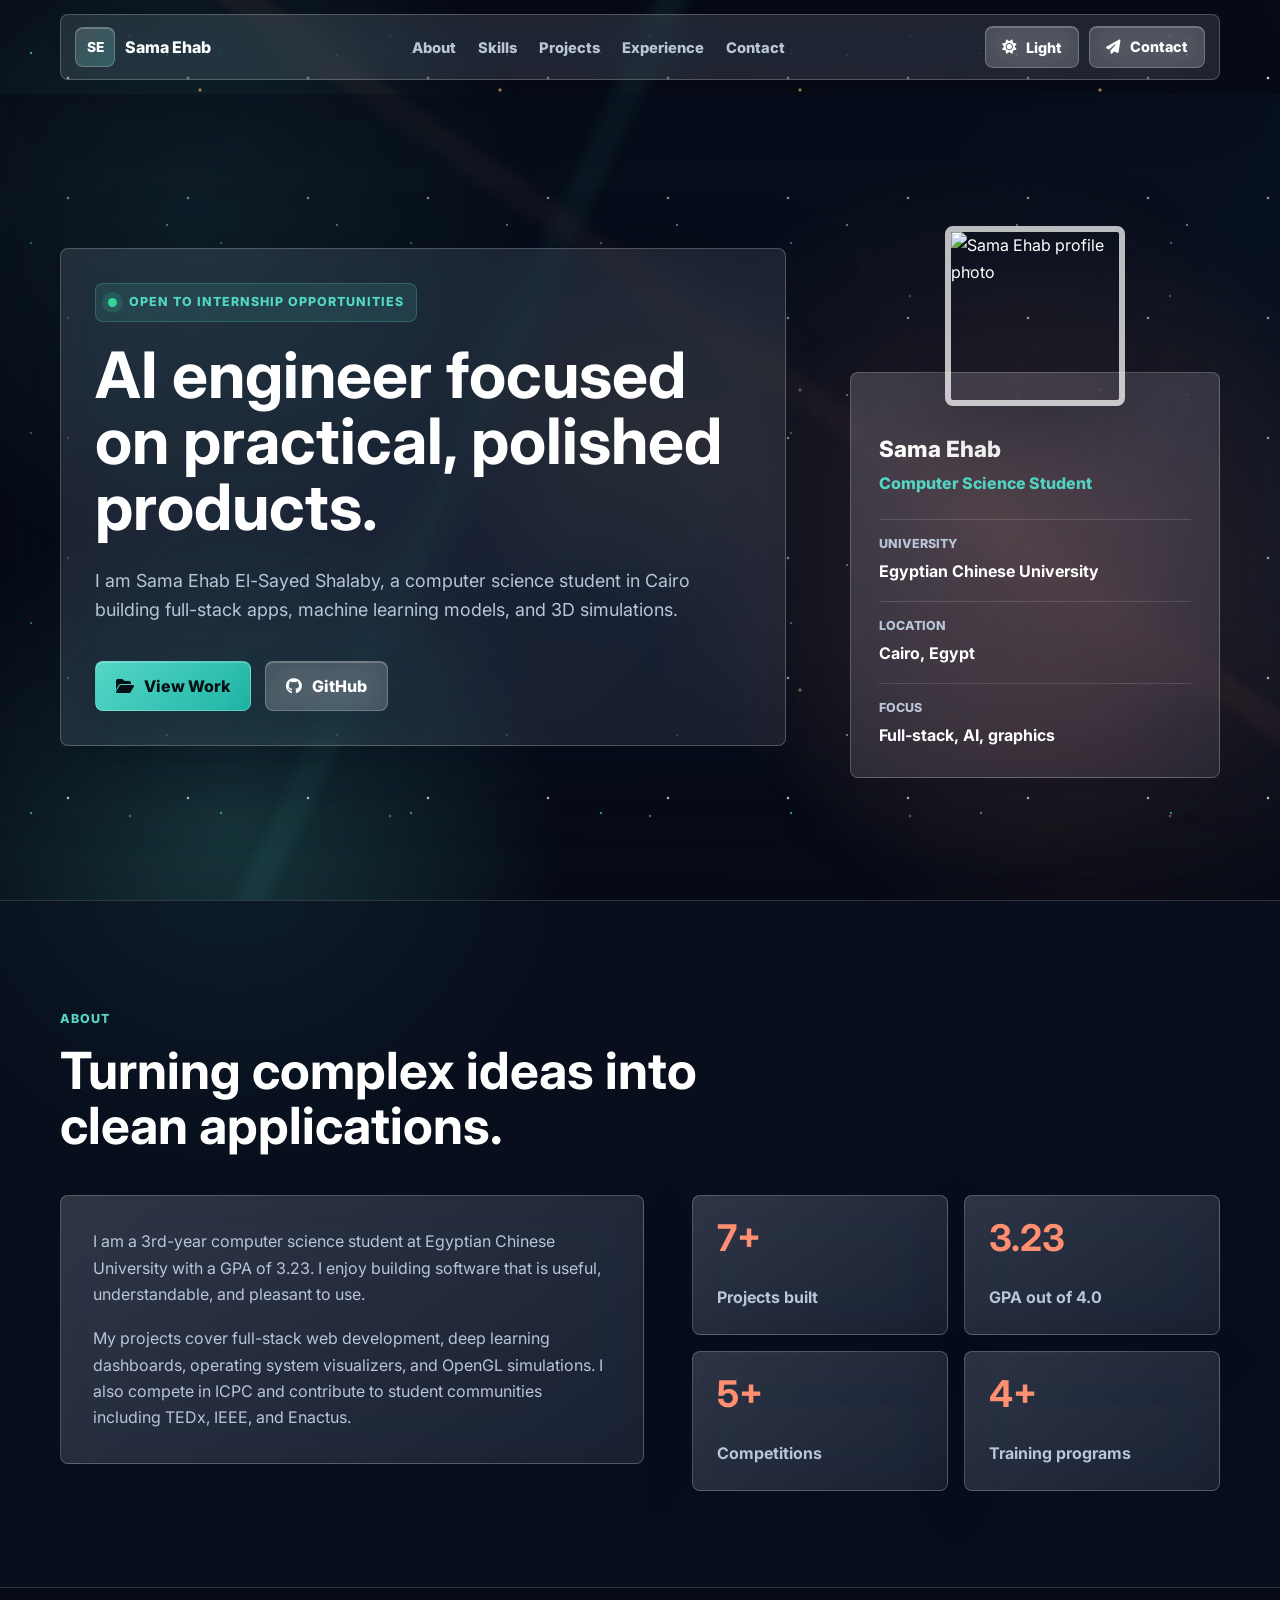
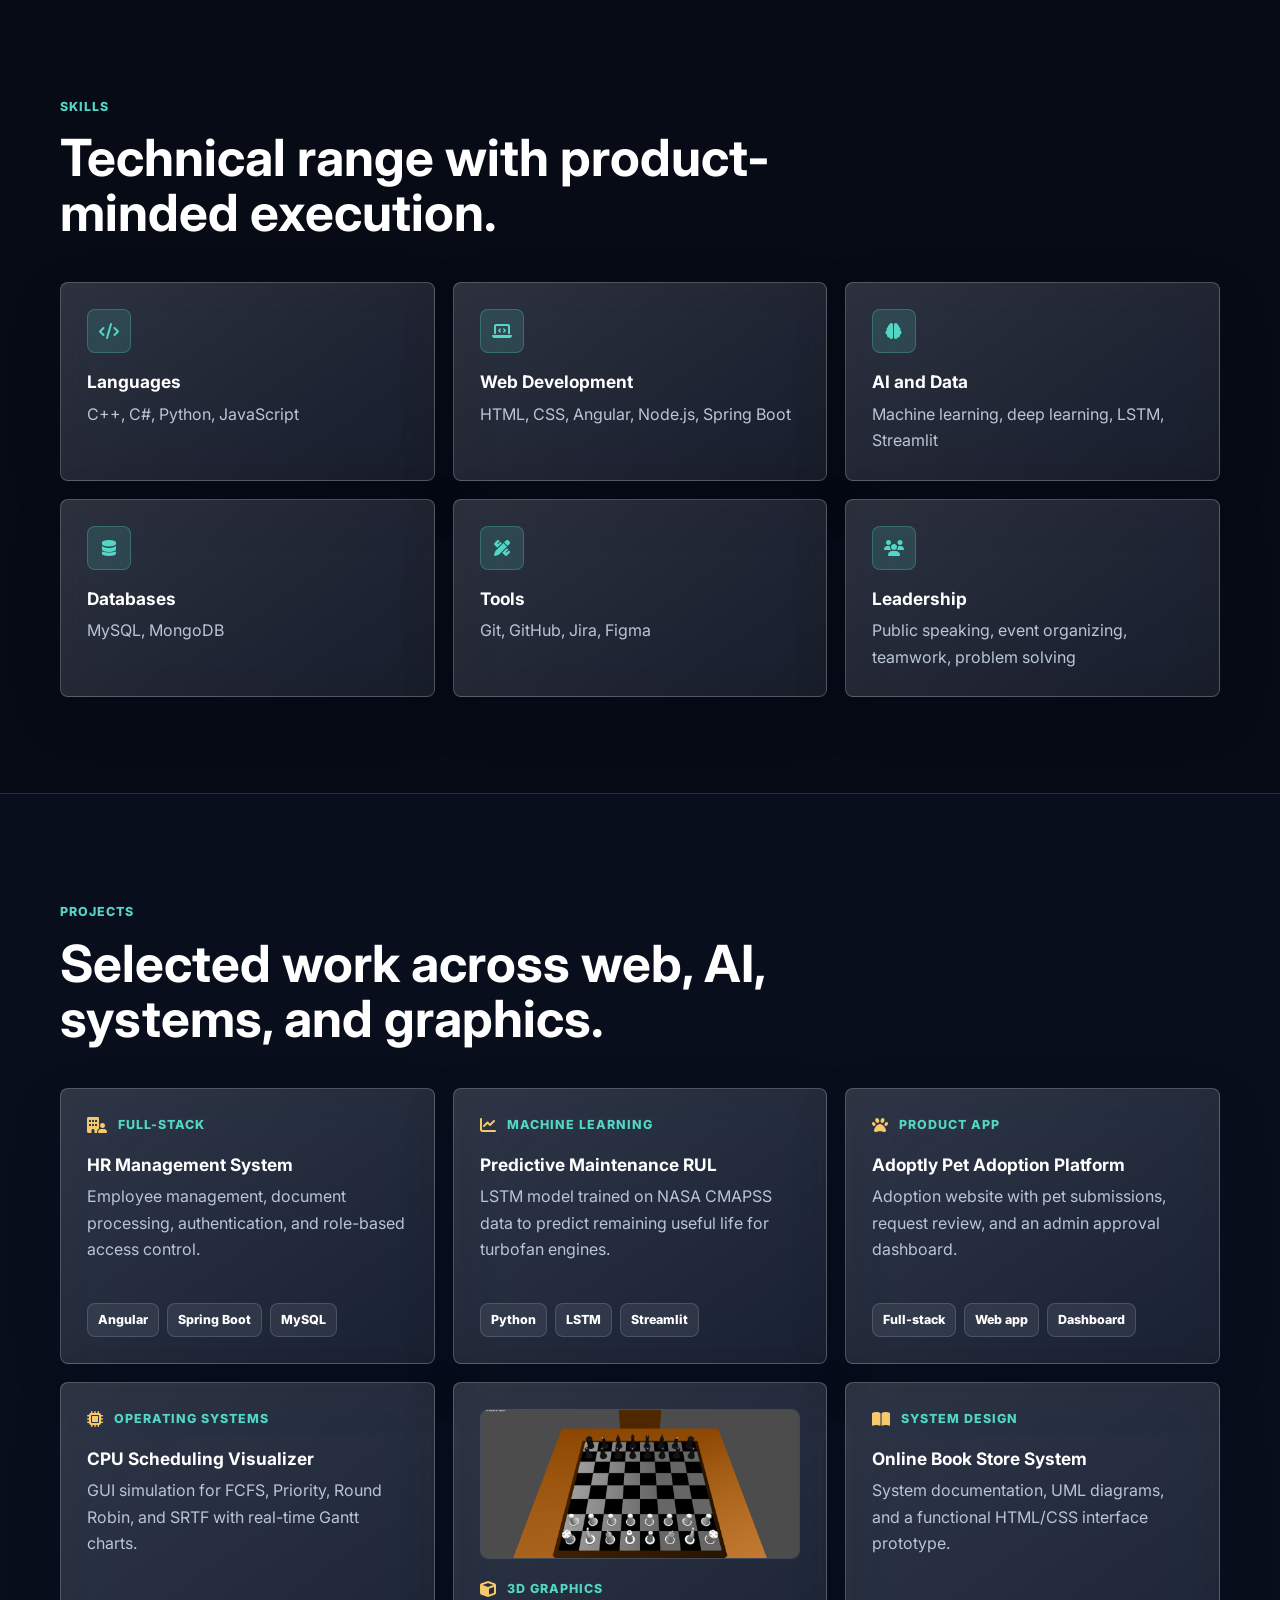
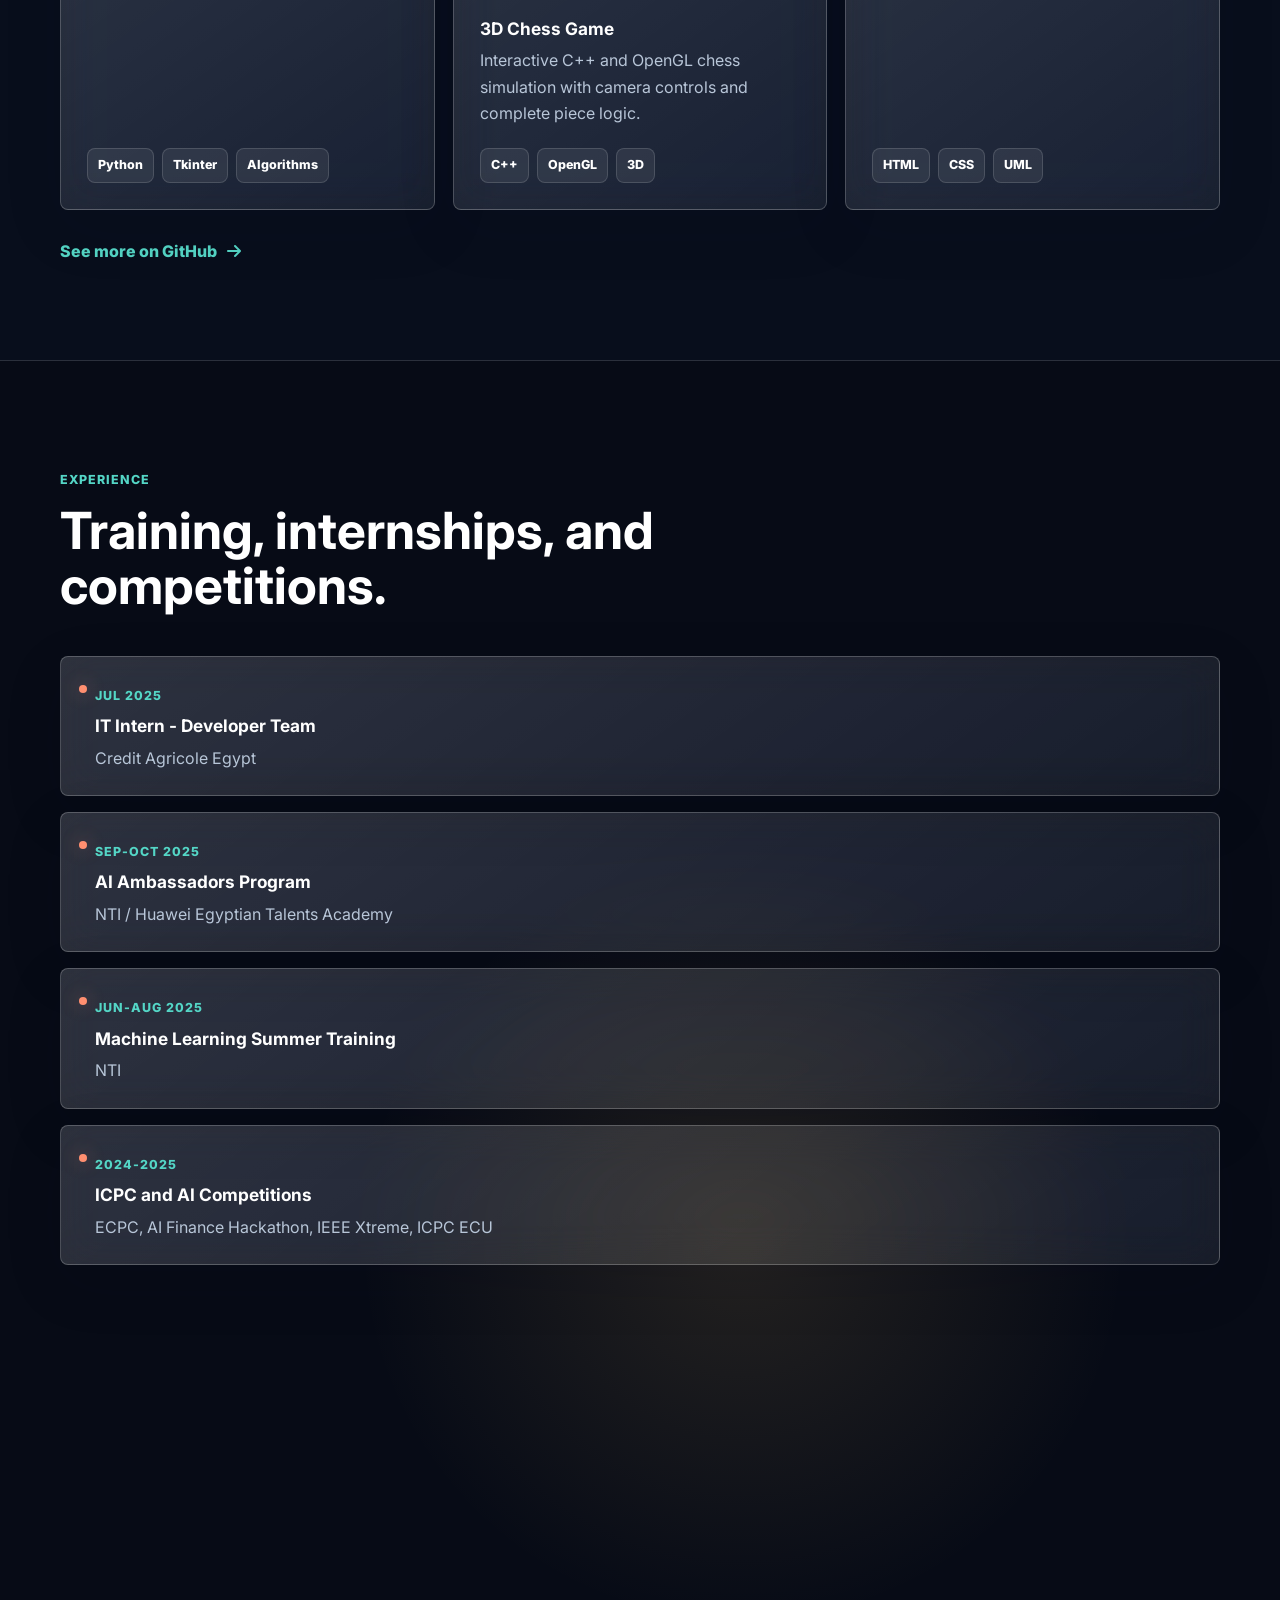
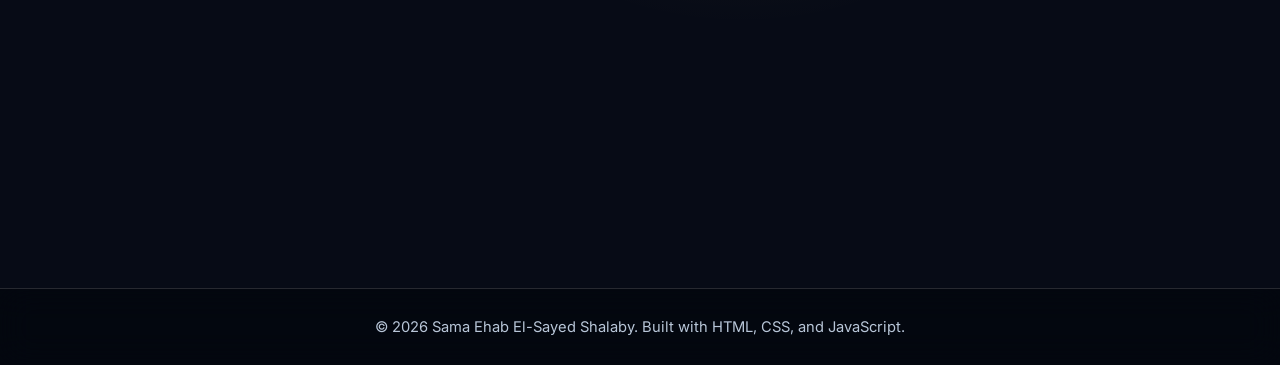
==== commit 8a6a3123: "." ====
--- a/index.html
+++ b/index.html
@@ -241,7 +241,8 @@
           </div>
         </article>
 
-        <article class="project-card reveal">
+        <a class="project-card project-card-link reveal" href="3d-chess-gallery.html" aria-label="Open 3D Chess Game gallery">
+          <img class="project-thumb" src="img/3d-chess-imgs/img1.png" alt="3D Chess Game board preview" />
           <div class="project-topline">
             <i class="fa-solid fa-cube" aria-hidden="true"></i>
             <span>3D graphics</span>
@@ -253,7 +254,7 @@
             <span>OpenGL</span>
             <span>3D</span>
           </div>
-        </article>
+        </a>
 
         <article class="project-card reveal">
           <div class="project-topline">
--- a/styles.css
+++ b/styles.css
@@ -609,6 +609,26 @@
   flex-direction: column;
 }
 
+.project-card-link {
+  color: inherit;
+  text-decoration: none;
+}
+
+.project-card-link:focus-visible {
+  outline: 3px solid var(--accent);
+  outline-offset: 4px;
+}
+
+.project-thumb {
+  width: 100%;
+  height: 150px;
+  margin: 0 0 20px;
+  object-fit: cover;
+  object-position: center;
+  border: 1px solid var(--line-soft);
+  border-radius: var(--radius);
+}
+
 .project-topline {
   display: flex;
   align-items: center;
@@ -653,6 +673,73 @@
 
 .text-link:hover {
   color: var(--accent-strong);
+}
+
+.gallery-hero {
+  min-height: 58vh;
+  display: flex;
+  align-items: end;
+  background:
+    linear-gradient(125deg, rgba(7, 11, 22, 0.82), rgba(14, 36, 61, 0.5)),
+    url("img/3d-chess-imgs/img1.png") center / cover;
+  border-bottom: 1px solid var(--line-soft);
+}
+
+body[data-theme="light"] .gallery-hero {
+  background:
+    linear-gradient(125deg, rgba(236, 247, 250, 0.78), rgba(218, 238, 246, 0.44)),
+    url("img/3d-chess-imgs/img1.png") center / cover;
+}
+
+.gallery-intro {
+  width: min(760px, 100%);
+  padding: 34px;
+  background: linear-gradient(135deg, var(--glass), var(--glass-soft));
+  border: 1px solid var(--line);
+  border-radius: var(--radius);
+  box-shadow: var(--shadow-soft);
+  backdrop-filter: blur(18px) saturate(145%);
+}
+
+.gallery-intro h1 {
+  margin: 0;
+  color: var(--heading);
+  font-size: clamp(2.35rem, 6vw, 4.6rem);
+  line-height: 1.02;
+  letter-spacing: 0;
+}
+
+.gallery-intro p:last-child {
+  max-width: 620px;
+  margin: 20px 0 0;
+  color: var(--muted);
+  font-size: 1.08rem;
+}
+
+.gallery-grid {
+  display: grid;
+  grid-template-columns: repeat(2, minmax(0, 1fr));
+  gap: 18px;
+}
+
+.gallery-item {
+  margin: 0;
+  overflow: hidden;
+  background: linear-gradient(145deg, var(--glass-strong), var(--glass-soft));
+  border: 1px solid var(--line);
+  border-radius: var(--radius);
+  box-shadow: 0 18px 58px rgba(5, 12, 24, 0.12);
+}
+
+.gallery-item img {
+  width: 100%;
+  aspect-ratio: 16 / 10;
+  object-fit: cover;
+  transition: transform 220ms ease;
+}
+
+.gallery-item:hover img {
+  transform: scale(1.025);
 }
 
 .timeline {
@@ -889,13 +976,15 @@
   }
 
   .text-stack,
-  .contact-box {
+  .contact-box,
+  .gallery-intro {
     padding: 24px;
   }
 
   .metric-grid,
   .skills-grid,
-  .projects-grid {
+  .projects-grid,
+  .gallery-grid {
     grid-template-columns: 1fr;
   }
 
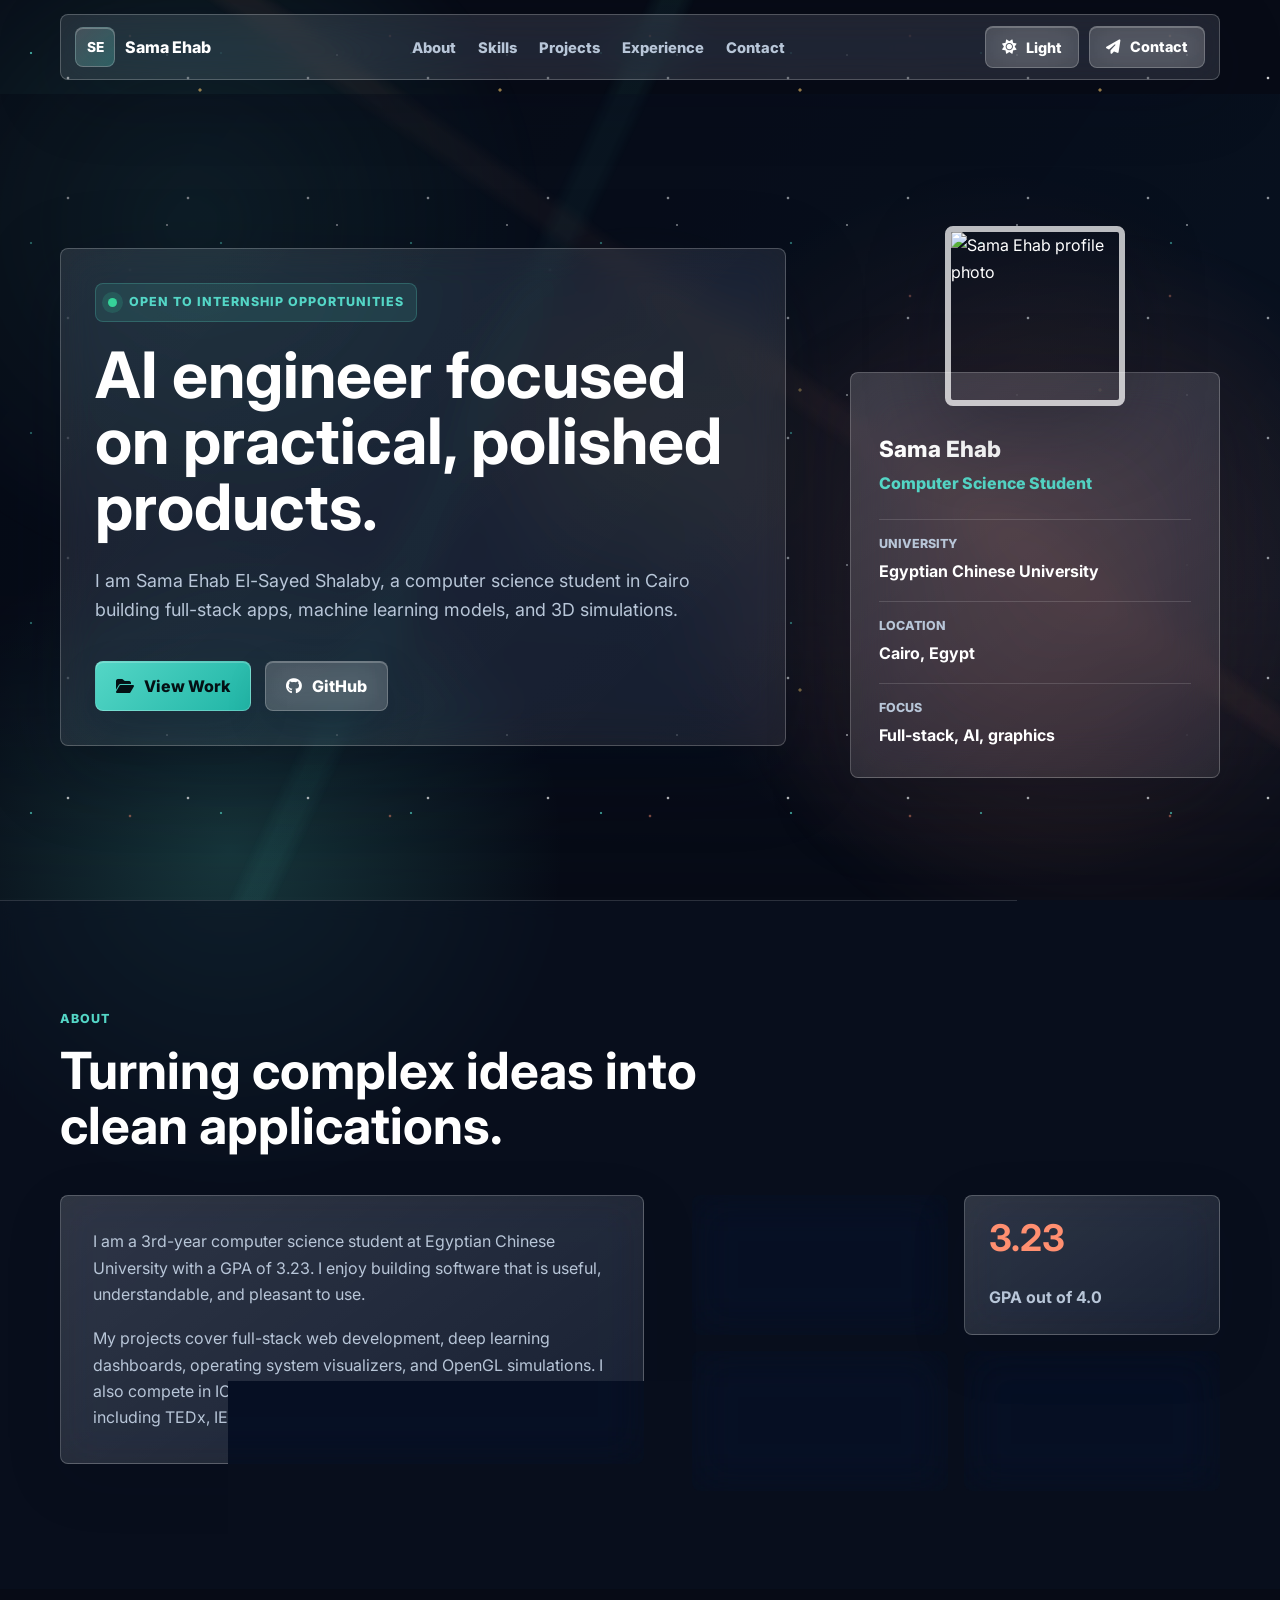
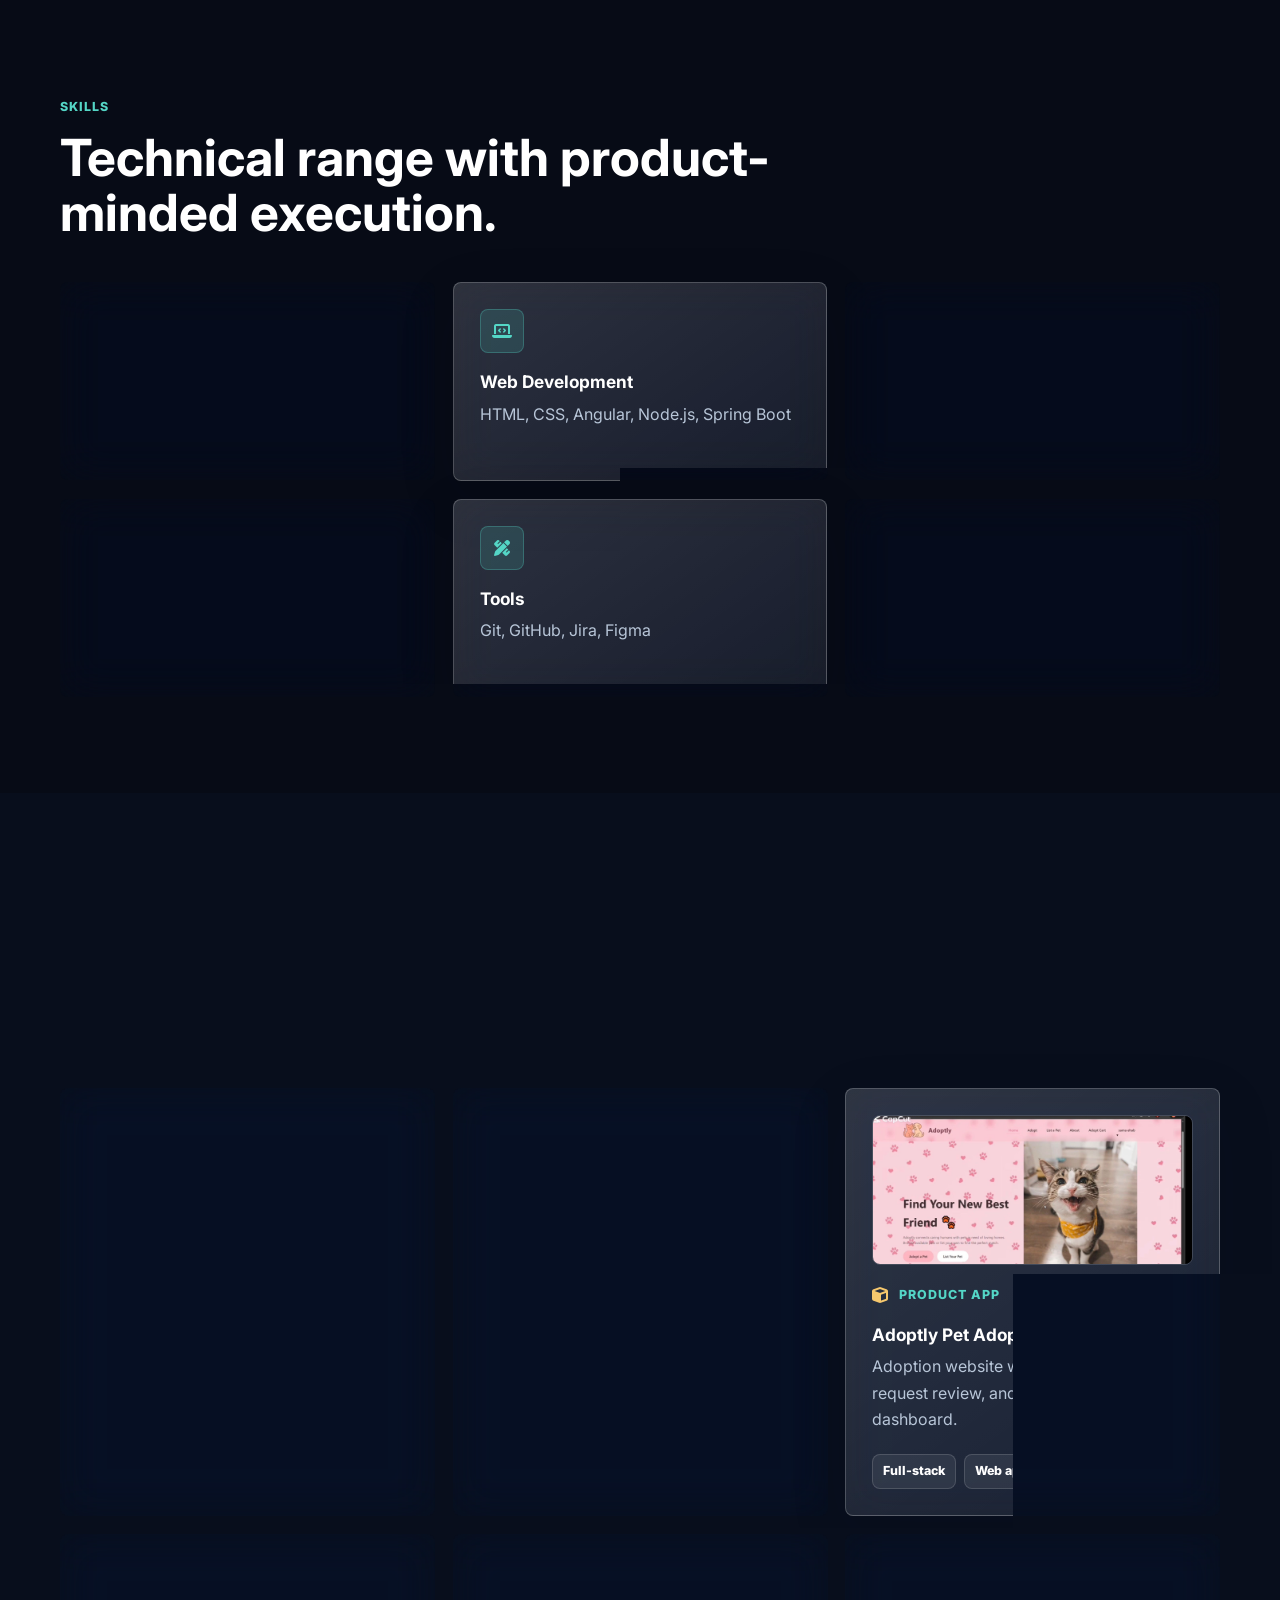
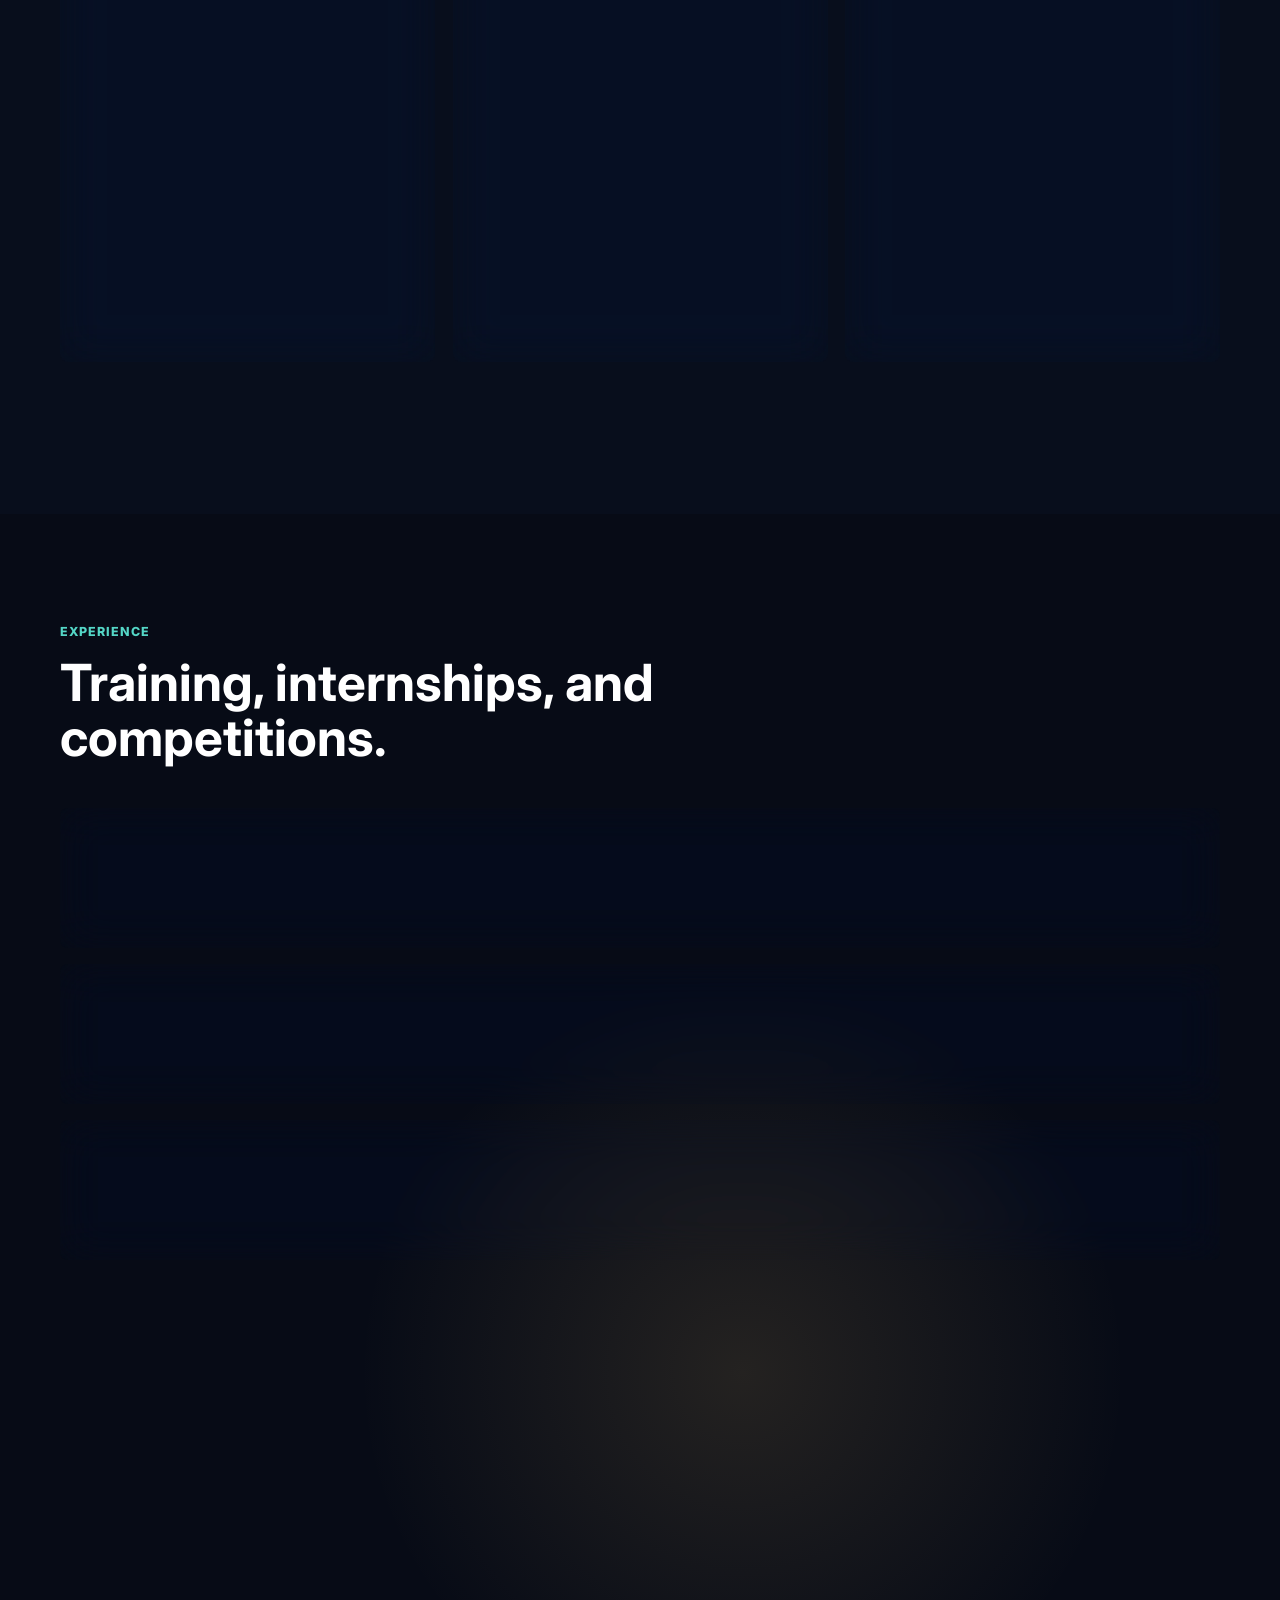
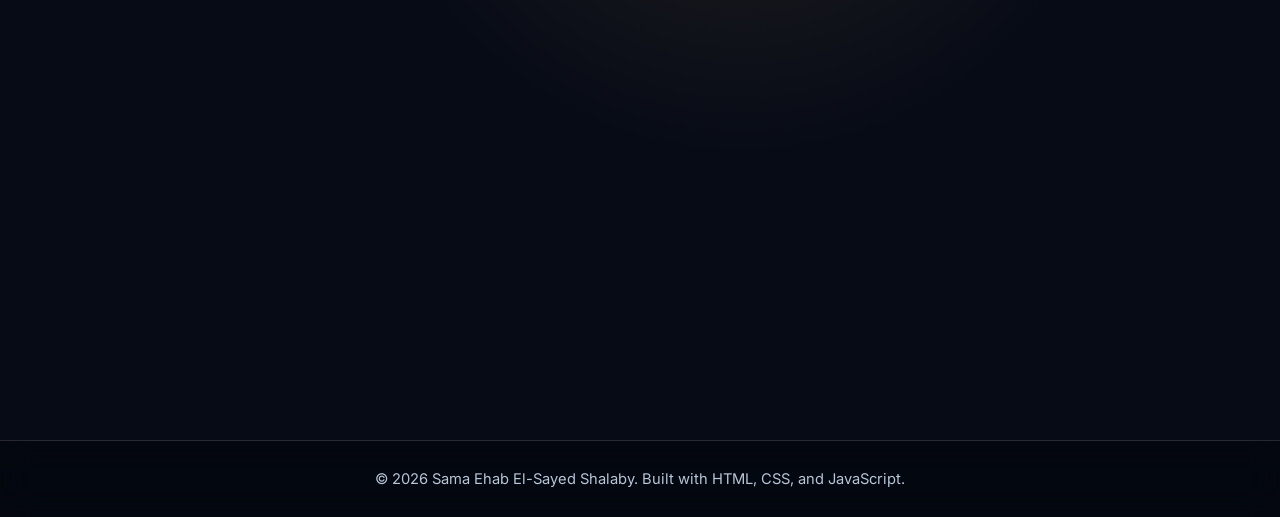
==== commit 7fd9580c: "." ====
--- a/index.html
+++ b/index.html
@@ -213,9 +213,10 @@
           </div>
         </article>
 
-        <article class="project-card reveal">
-          <div class="project-topline">
-            <i class="fa-solid fa-paw" aria-hidden="true"></i>
+        <a class="project-card project-card-link reveal" href="adoptly-gallery.html" aria-label="Open Adoptly Pet Adoption Platform gallery">
+          <img class="project-thumb" src="img/adoptly-imgs/img1.jpeg" alt="Adoptly Pet Adoption Platform preview" />
+          <div class="project-topline">
+            <i class="fa-solid fa-cube" aria-hidden="true"></i>
             <span>Product app</span>
           </div>
           <h3>Adoptly Pet Adoption Platform</h3>
@@ -225,7 +226,7 @@
             <span>Web app</span>
             <span>Dashboard</span>
           </div>
-        </article>
+        </a>
 
         <article class="project-card reveal">
           <div class="project-topline">
@@ -240,7 +241,7 @@
             <span>Algorithms</span>
           </div>
         </article>
-
+        
         <a class="project-card project-card-link reveal" href="3d-chess-gallery.html" aria-label="Open 3D Chess Game gallery">
           <img class="project-thumb" src="img/3d-chess-imgs/img1.png" alt="3D Chess Game board preview" />
           <div class="project-topline">
--- a/styles.css
+++ b/styles.css
@@ -691,6 +691,18 @@
     url("img/3d-chess-imgs/img1.png") center / cover;
 }
 
+.adoptly-hero {
+  background:
+    linear-gradient(125deg, rgba(7, 11, 22, 0.82), rgba(14, 36, 61, 0.5)),
+    url("img/adoptly-imgs/img1.jpeg") center / cover;
+}
+
+body[data-theme="light"] .adoptly-hero {
+  background:
+    linear-gradient(125deg, rgba(236, 247, 250, 0.78), rgba(218, 238, 246, 0.44)),
+    url("img/adoptly-imgs/img1.jpeg") center / cover;
+}
+
 .gallery-intro {
   width: min(760px, 100%);
   padding: 34px;
